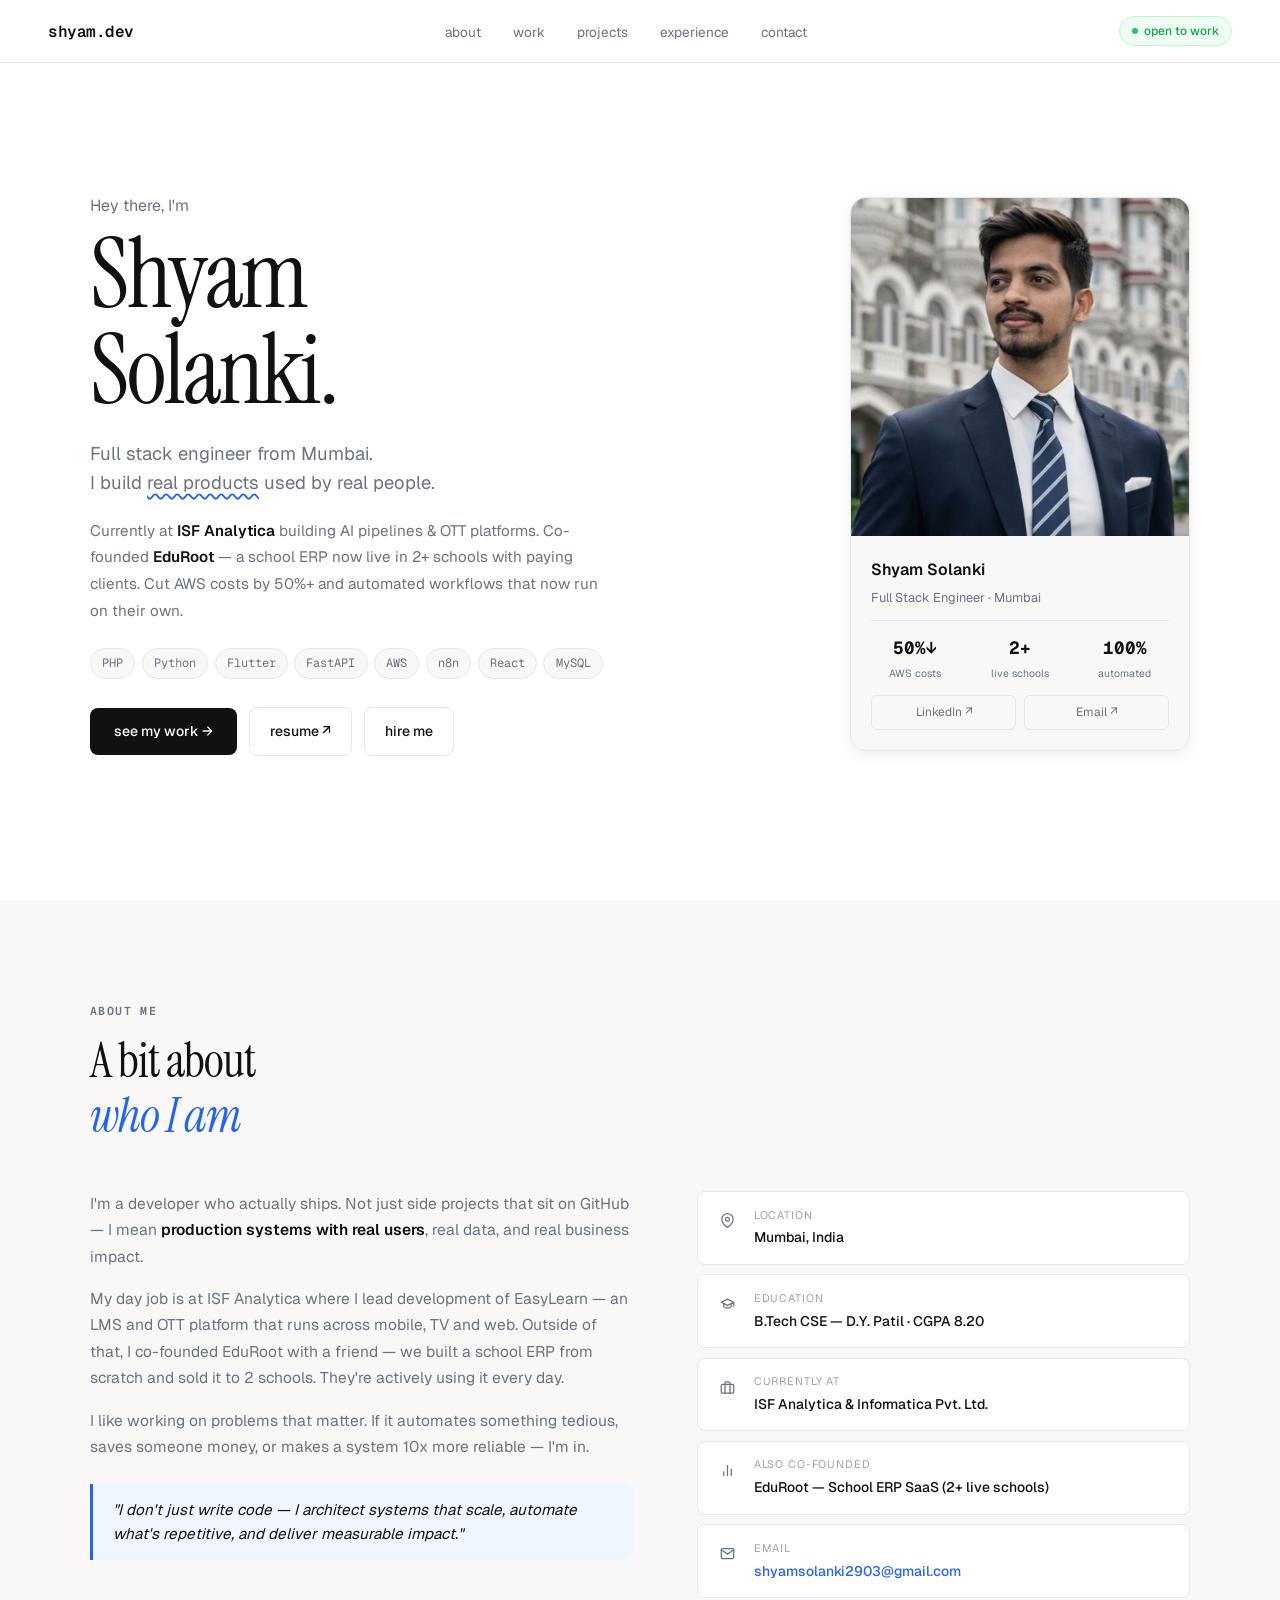
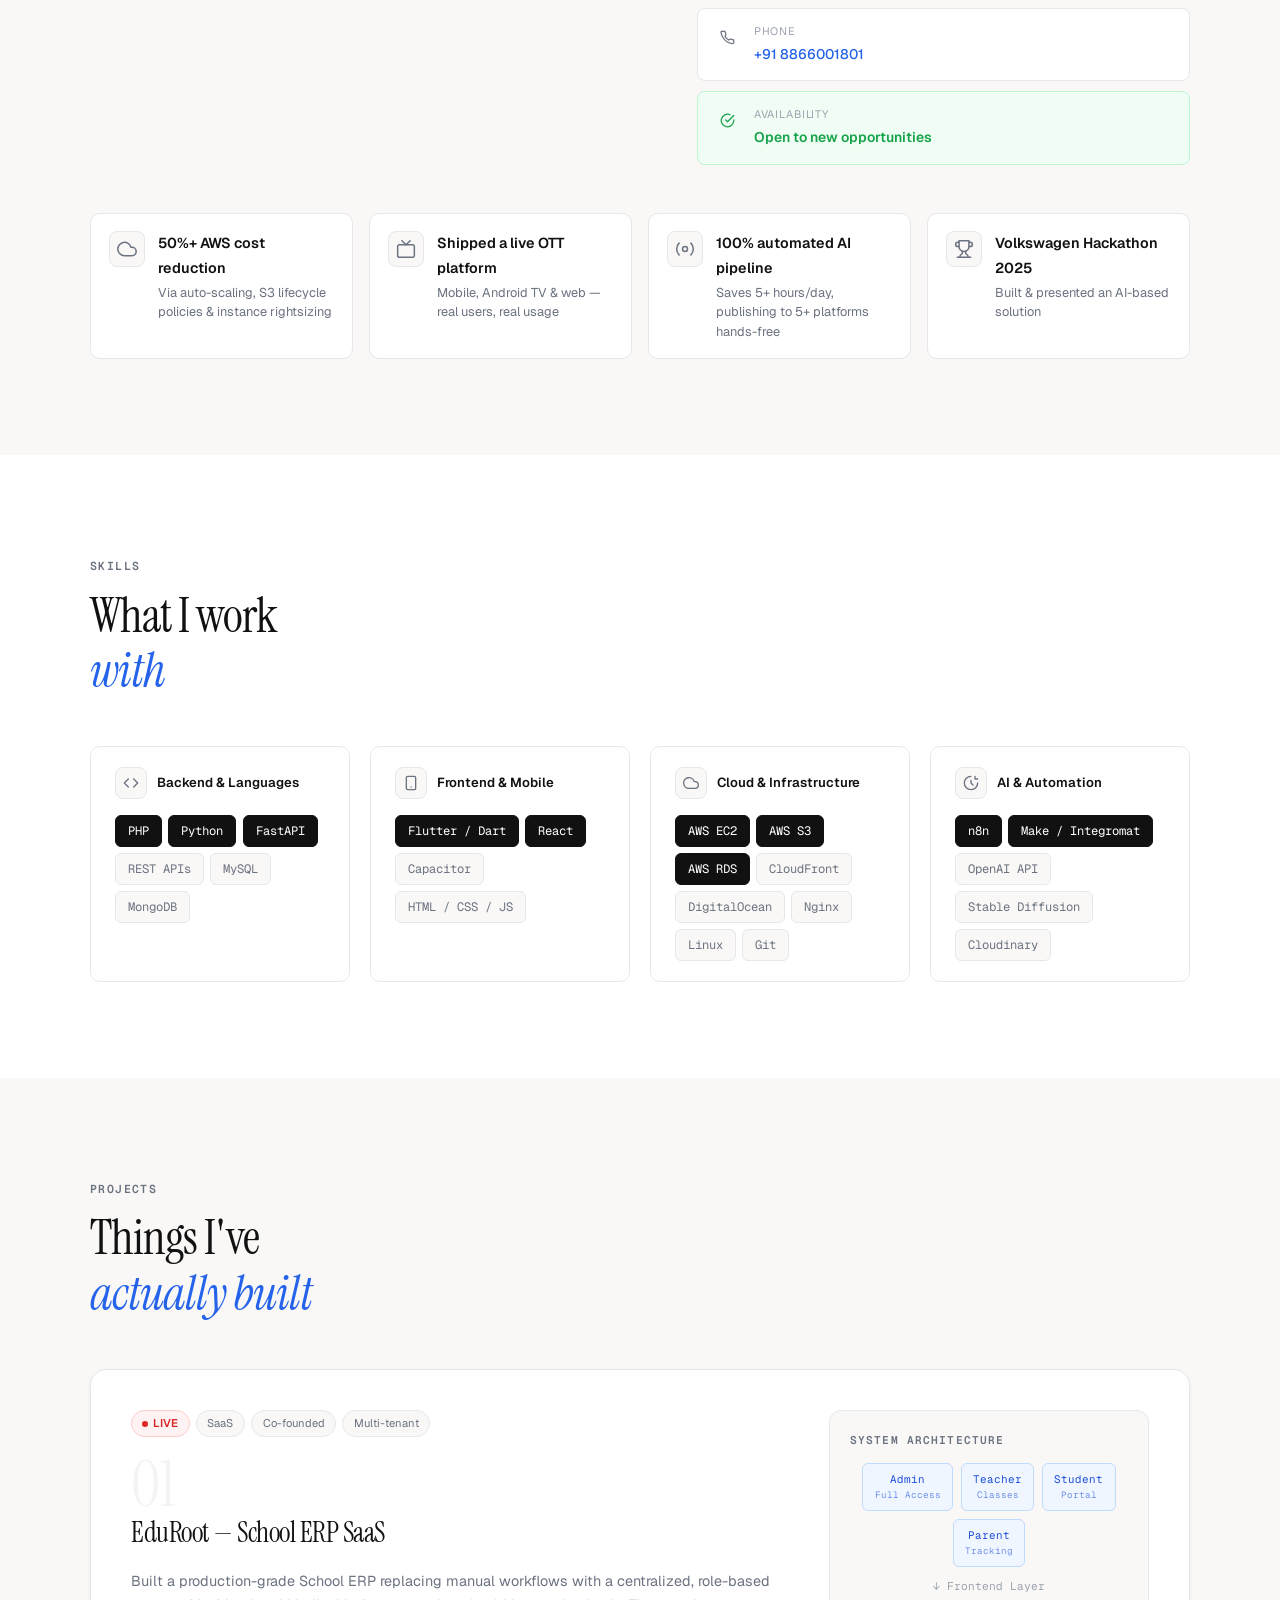
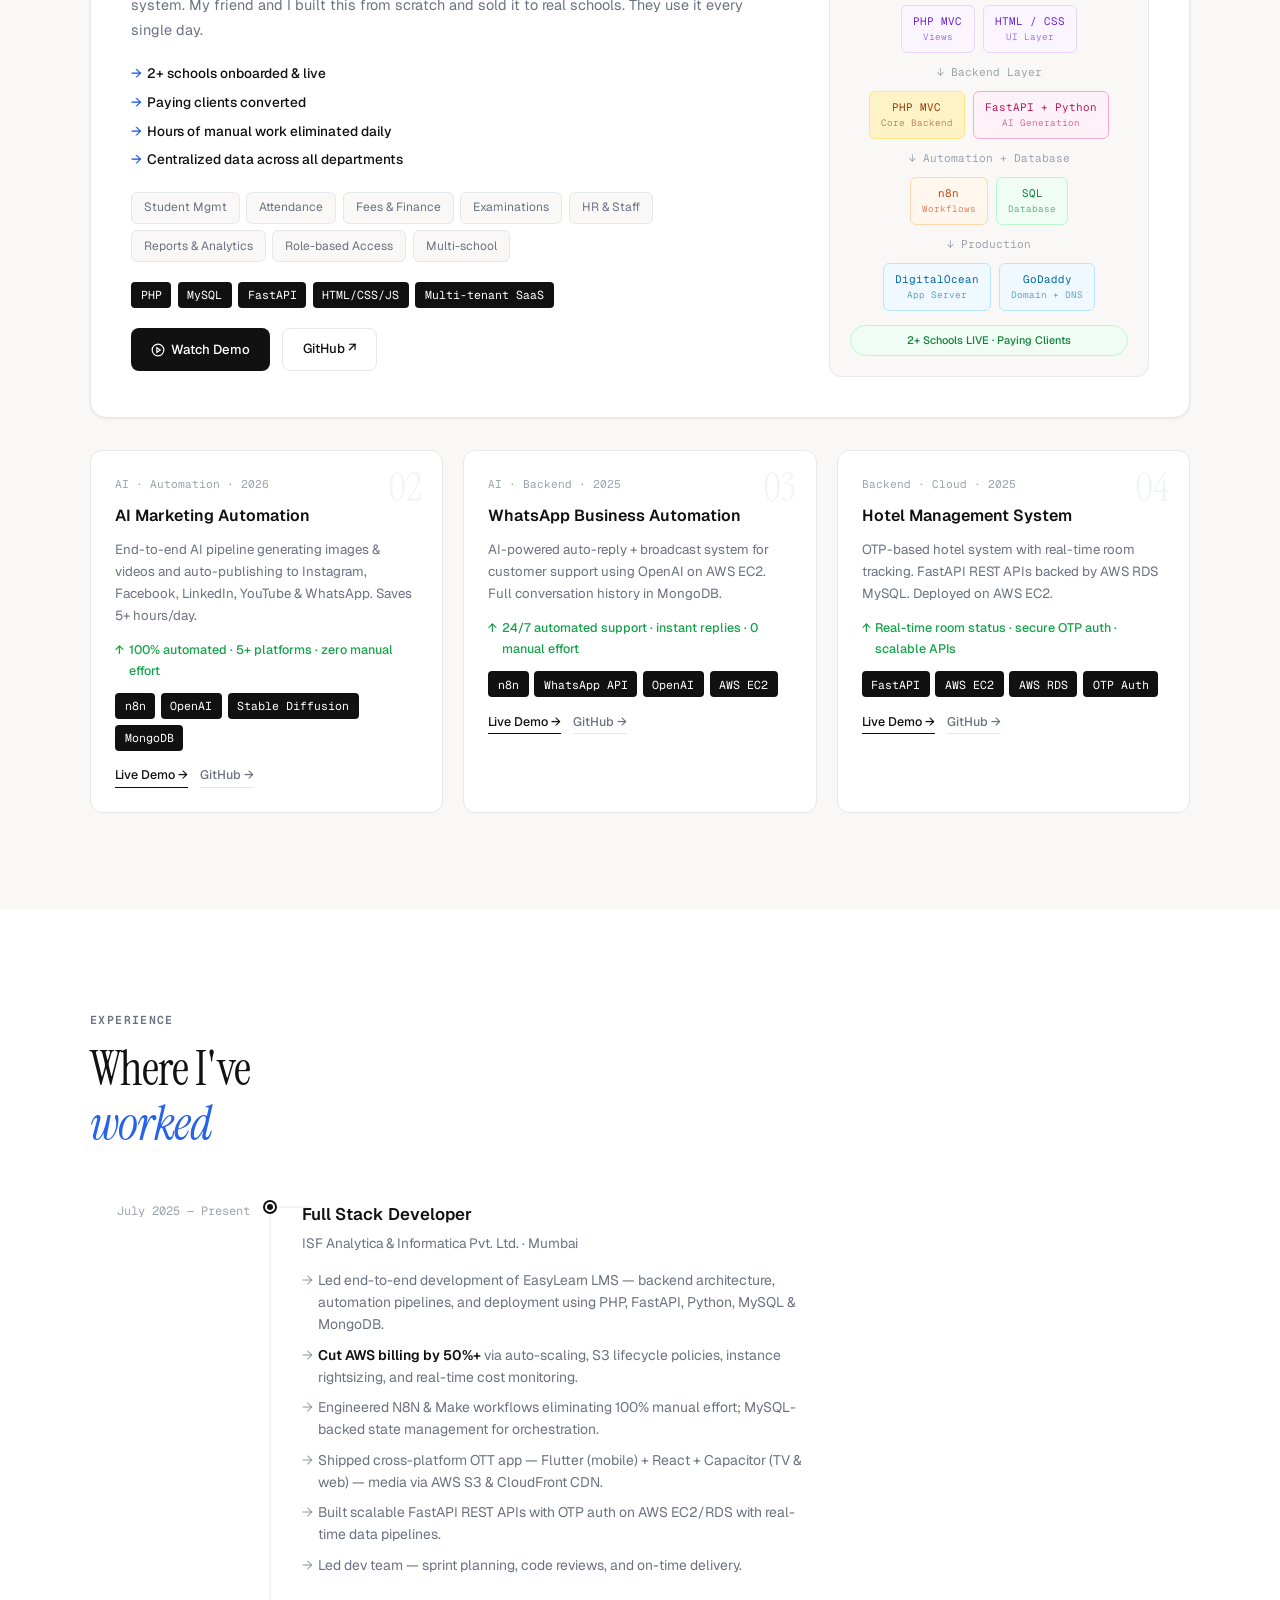
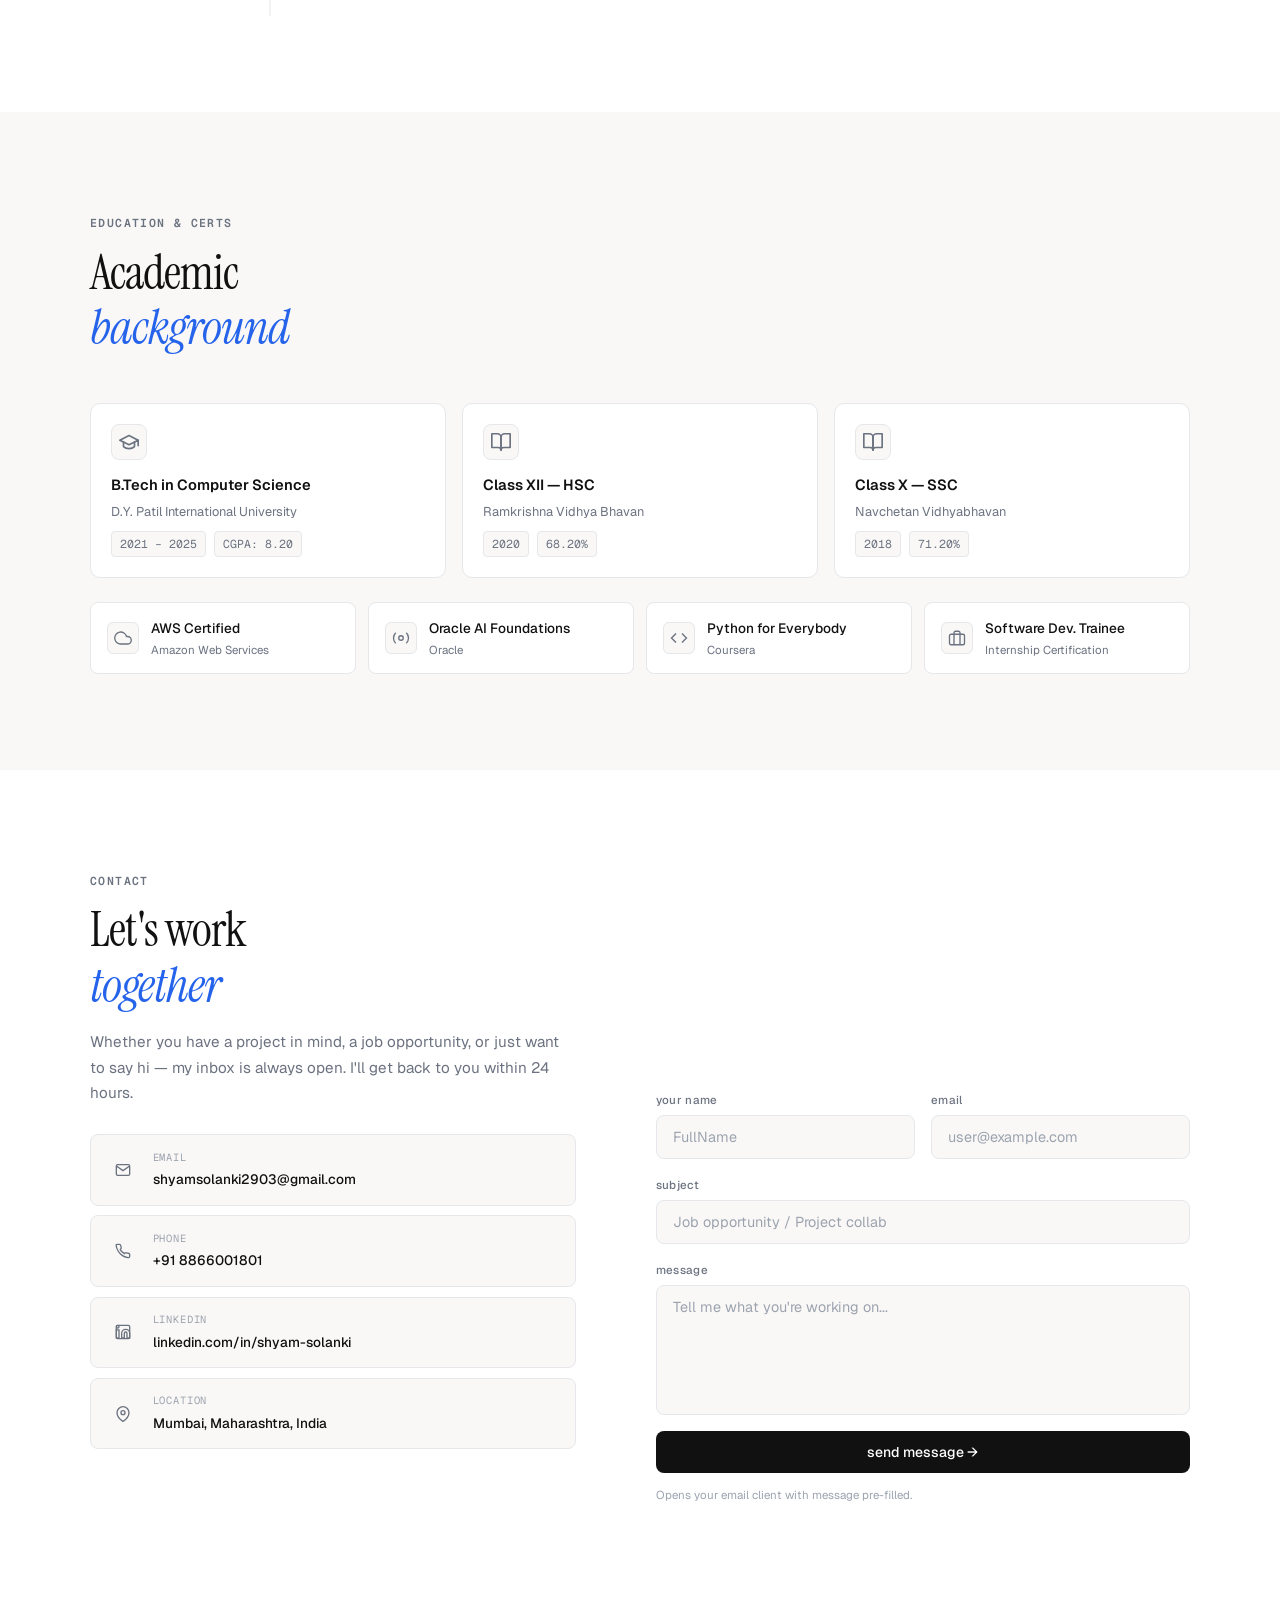
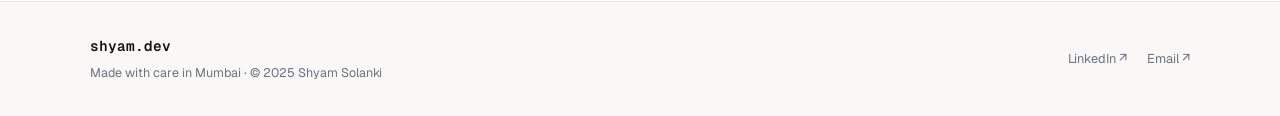
==== index.html @ 0bf4f655 "change UI" ====
<!DOCTYPE html>
<html lang="en">
<head>
  <meta charset="UTF-8">
  <meta name="viewport" content="width=device-width, initial-scale=1.0">
  <title>Shyam Solanki — Full Stack Engineer</title>
  <meta name="description" content="Hey, I'm Shyam — a full stack engineer from Mumbai who builds real products used by real people.">
  <link href="https://fonts.googleapis.com/css2?family=Instrument+Serif:ital@0;1&family=Geist:wght@300;400;500;600;700&family=Geist+Mono:wght@400;500&display=swap" rel="stylesheet">
  <link rel="stylesheet" href="style.css">
</head>
<body>

<nav id="nav">
  <a href="#" class="nav-logo">shyam.dev</a>
  <ul class="nav-links">
    <li><a href="#about">about</a></li>
    <li><a href="#work">work</a></li>
    <li><a href="#projects">projects</a></li>
    <li><a href="#experience">experience</a></li>
    <li><a href="#contact">contact</a></li>
  </ul>
  <div class="nav-right">
    <div class="status-pill"><span class="status-dot"></span>open to work</div>
    <button class="nav-menu-btn" aria-label="Menu">☰</button>
  </div>
</nav>

<!-- HERO -->
<section id="hero">
  <div class="hero-inner">
    <div class="hero-text fade-in">
      <p class="hero-greeting">Hey there, I'm</p>
      <h1 class="hero-name">Shyam<br>Solanki.</h1>
      <p class="hero-tagline">Full stack engineer from Mumbai.<br>I build <span class="underline-accent">real products</span> used by real people.</p>
      <p class="hero-bio">
        Currently at <strong>ISF Analytica</strong> building AI pipelines &amp; OTT platforms.
        Co-founded <strong>EduRoot</strong> — a school ERP now live in 2+ schools with paying clients.
        Cut AWS costs by 50%+ and automated workflows that now run on their own.
      </p>
      <div class="hero-chips">
        <span class="hchip">PHP</span><span class="hchip">Python</span>
        <span class="hchip">Flutter</span><span class="hchip">FastAPI</span>
        <span class="hchip">AWS</span><span class="hchip">n8n</span>
        <span class="hchip">React</span><span class="hchip">MySQL</span>
      </div>
      <div class="hero-cta">
        <a href="#projects" class="btn-main">see my work →</a>
        <a href="https://drive.google.com/file/d/1_miyXjK9NDk7Ns7r4jFU32UhHkXNwP1Z/view?usp=sharing" target="_blank" rel="noopener" class="btn-ghost">resume ↗</a>
        <a href="#contact" class="btn-ghost">hire me</a>
      </div>
    </div>
    <div class="hero-card fade-in" style="transition-delay:0.2s">
      <div class="card-photo">
        <img src="profile.jpeg" alt="Shyam Solanki" onerror="this.style.display='none';this.parentElement.innerHTML='<div class=\'card-initials\'>SS</div>'">
      </div>
      <div class="card-body">
        <div class="card-name">Shyam Solanki</div>
        <div class="card-role">Full Stack Engineer · Mumbai</div>
        <div class="card-divider"></div>
        <div class="card-stats">
          <div class="cstat"><div class="cstat-num">50%↓</div><div class="cstat-label">AWS costs</div></div>
          <div class="cstat"><div class="cstat-num">2+</div><div class="cstat-label">live schools</div></div>
          <div class="cstat"><div class="cstat-num">100%</div><div class="cstat-label">automated</div></div>
        </div>
        <div class="card-links">
          <a href="https://linkedin.com/in/shyam-solanki" target="_blank" class="card-link">LinkedIn ↗</a>
          <a href="mailto:shyamsolanki2903@gmail.com" class="card-link">Email ↗</a>
        </div>
      </div>
    </div>
  </div>
</section>

<!-- ABOUT -->
<section id="about" class="section-alt">
  <div class="container">
    <div class="section-header fade-in">
      <span class="section-eyebrow">about me</span>
      <h2 class="section-title">A bit about<br><em>who I am</em></h2>
    </div>
    <div class="about-grid">
      <div class="about-text fade-in">
        <p>I'm a developer who actually ships. Not just side projects that sit on GitHub — I mean <strong>production systems with real users</strong>, real data, and real business impact.</p>
        <p>My day job is at ISF Analytica where I lead development of EasyLearn — an LMS and OTT platform that runs across mobile, TV and web. Outside of that, I co-founded EduRoot with a friend — we built a school ERP from scratch and sold it to 2 schools. They're actively using it every day.</p>
        <p>I like working on problems that matter. If it automates something tedious, saves someone money, or makes a system 10x more reliable — I'm in.</p>
        <blockquote class="about-quote">"I don't just write code — I architect systems that scale, automate what's repetitive, and deliver measurable impact."</blockquote>
      </div>
      <div class="about-facts fade-in" style="transition-delay:0.15s">
        <div class="fact-card">
          <div class="fact-icon"><svg width="15" height="15" viewBox="0 0 24 24" fill="none" stroke="currentColor" stroke-width="2" stroke-linecap="round" stroke-linejoin="round"><path d="M21 10c0 7-9 13-9 13s-9-6-9-13a9 9 0 0 1 18 0z"/><circle cx="12" cy="10" r="3"/></svg></div>
          <div><div class="fact-label">Location</div><div class="fact-value">Mumbai, India</div></div>
        </div>
        <div class="fact-card">
          <div class="fact-icon"><svg width="15" height="15" viewBox="0 0 24 24" fill="none" stroke="currentColor" stroke-width="2" stroke-linecap="round" stroke-linejoin="round"><path d="M22 10v6M2 10l10-5 10 5-10 5z"/><path d="M6 12v5c3 3 9 3 12 0v-5"/></svg></div>
          <div><div class="fact-label">Education</div><div class="fact-value">B.Tech CSE — D.Y. Patil · CGPA 8.20</div></div>
        </div>
        <div class="fact-card">
          <div class="fact-icon"><svg width="15" height="15" viewBox="0 0 24 24" fill="none" stroke="currentColor" stroke-width="2" stroke-linecap="round" stroke-linejoin="round"><rect x="2" y="7" width="20" height="14" rx="2"/><path d="M16 21V5a2 2 0 0 0-2-2h-4a2 2 0 0 0-2 2v16"/></svg></div>
          <div><div class="fact-label">Currently at</div><div class="fact-value">ISF Analytica &amp; Informatica Pvt. Ltd.</div></div>
        </div>
        <div class="fact-card">
          <div class="fact-icon"><svg width="15" height="15" viewBox="0 0 24 24" fill="none" stroke="currentColor" stroke-width="2" stroke-linecap="round" stroke-linejoin="round"><path d="M18 20V10"/><path d="M12 20V4"/><path d="M6 20v-6"/></svg></div>
          <div><div class="fact-label">Also co-founded</div><div class="fact-value">EduRoot — School ERP SaaS (2+ live schools)</div></div>
        </div>
        <div class="fact-card">
          <div class="fact-icon"><svg width="15" height="15" viewBox="0 0 24 24" fill="none" stroke="currentColor" stroke-width="2" stroke-linecap="round" stroke-linejoin="round"><path d="M4 4h16c1.1 0 2 .9 2 2v12c0 1.1-.9 2-2 2H4c-1.1 0-2-.9-2-2V6c0-1.1.9-2 2-2z"/><polyline points="22,6 12,13 2,6"/></svg></div>
          <div><div class="fact-label">Email</div><div class="fact-value"><a href="mailto:shyamsolanki2903@gmail.com">shyamsolanki2903@gmail.com</a></div></div>
        </div>
        <div class="fact-card">
          <div class="fact-icon"><svg width="15" height="15" viewBox="0 0 24 24" fill="none" stroke="currentColor" stroke-width="2" stroke-linecap="round" stroke-linejoin="round"><path d="M22 16.92v3a2 2 0 0 1-2.18 2 19.79 19.79 0 0 1-8.63-3.07A19.5 19.5 0 0 1 4.69 12 19.79 19.79 0 0 1 1.6 3.42 2 2 0 0 1 3.57 2h3a2 2 0 0 1 2 1.72 12.84 12.84 0 0 0 .7 2.81 2 2 0 0 1-.45 2.11L7.91 9.91a16 16 0 0 0 6.13 6.13l.91-.91a2 2 0 0 1 2.11-.45 12.84 12.84 0 0 0 2.81.7A2 2 0 0 1 22 16.92z"/></svg></div>
          <div><div class="fact-label">Phone</div><div class="fact-value"><a href="tel:+918866001801">+91 8866001801</a></div></div>
        </div>
        <div class="fact-card fact-card--highlight">
          <div class="fact-icon" style="color:#16a34a"><svg width="15" height="15" viewBox="0 0 24 24" fill="none" stroke="currentColor" stroke-width="2" stroke-linecap="round" stroke-linejoin="round"><path d="M22 11.08V12a10 10 0 1 1-5.93-9.14"/><polyline points="22 4 12 14.01 9 11.01"/></svg></div>
          <div><div class="fact-label">Availability</div><div class="fact-value" style="color:#16a34a;font-weight:600;">Open to new opportunities</div></div>
        </div>
      </div>
    </div>
    <div class="achievements fade-in">
      <div class="ach-item">
        <div class="ach-icon"><svg width="20" height="20" viewBox="0 0 24 24" fill="none" stroke="currentColor" stroke-width="1.8" stroke-linecap="round" stroke-linejoin="round"><path d="M18 10h-1.26A8 8 0 1 0 9 20h9a5 5 0 0 0 0-10z"/></svg></div>
        <div><div class="ach-title">50%+ AWS cost reduction</div><div class="ach-desc">Via auto-scaling, S3 lifecycle policies &amp; instance rightsizing</div></div>
      </div>
      <div class="ach-item">
        <div class="ach-icon"><svg width="20" height="20" viewBox="0 0 24 24" fill="none" stroke="currentColor" stroke-width="1.8" stroke-linecap="round" stroke-linejoin="round"><rect x="2" y="7" width="20" height="15" rx="2"/><polyline points="17 2 12 7 7 2"/></svg></div>
        <div><div class="ach-title">Shipped a live OTT platform</div><div class="ach-desc">Mobile, Android TV &amp; web — real users, real usage</div></div>
      </div>
      <div class="ach-item">
        <div class="ach-icon"><svg width="20" height="20" viewBox="0 0 24 24" fill="none" stroke="currentColor" stroke-width="1.8" stroke-linecap="round" stroke-linejoin="round"><circle cx="12" cy="12" r="3"/><path d="M19.07 4.93a10 10 0 0 1 0 14.14"/><path d="M4.93 4.93a10 10 0 0 0 0 14.14"/></svg></div>
        <div><div class="ach-title">100% automated AI pipeline</div><div class="ach-desc">Saves 5+ hours/day, publishing to 5+ platforms hands-free</div></div>
      </div>
      <div class="ach-item">
        <div class="ach-icon"><svg width="20" height="20" viewBox="0 0 24 24" fill="none" stroke="currentColor" stroke-width="1.8" stroke-linecap="round" stroke-linejoin="round"><path d="M6 9H4.5a2.5 2.5 0 0 1 0-5H6"/><path d="M18 9h1.5a2.5 2.5 0 0 0 0-5H18"/><path d="M4 22h16"/><path d="M10 14.66V17c0 .55-.47.98-.97 1.21C7.85 18.75 7 20.24 7 22"/><path d="M14 14.66V17c0 .55.47.98.97 1.21C16.15 18.75 17 20.24 17 22"/><path d="M18 2H6v7a6 6 0 0 0 12 0V2z"/></svg></div>
        <div><div class="ach-title">Volkswagen Hackathon 2025</div><div class="ach-desc">Built &amp; presented an AI-based solution</div></div>
      </div>
    </div>
  </div>
</section>

<!-- SKILLS -->
<section id="work">
  <div class="container">
    <div class="section-header fade-in">
      <span class="section-eyebrow">skills</span>
      <h2 class="section-title">What I work<br><em>with</em></h2>
    </div>
    <div class="skills-grid fade-in">

      <div class="skill-card">
        <div class="skill-card-header">
          <div class="skill-card-icon"><svg width="16" height="16" viewBox="0 0 24 24" fill="none" stroke="currentColor" stroke-width="2" stroke-linecap="round" stroke-linejoin="round"><polyline points="16 18 22 12 16 6"/><polyline points="8 6 2 12 8 18"/></svg></div>
          <div class="skill-card-title">Backend &amp; Languages</div>
        </div>
        <div class="skill-tags">
          <span class="stag-pro stag-core">PHP</span>
          <span class="stag-pro stag-core">Python</span>
          <span class="stag-pro stag-core">FastAPI</span>
          <span class="stag-pro">REST APIs</span>
          <span class="stag-pro">MySQL</span>
          <span class="stag-pro">MongoDB</span>
        </div>
      </div>

      <div class="skill-card">
        <div class="skill-card-header">
          <div class="skill-card-icon"><svg width="16" height="16" viewBox="0 0 24 24" fill="none" stroke="currentColor" stroke-width="2" stroke-linecap="round" stroke-linejoin="round"><rect x="5" y="2" width="14" height="20" rx="2"/><line x1="12" y1="18" x2="12.01" y2="18"/></svg></div>
          <div class="skill-card-title">Frontend &amp; Mobile</div>
        </div>
        <div class="skill-tags">
          <span class="stag-pro stag-core">Flutter / Dart</span>
          <span class="stag-pro stag-core">React</span>
          <span class="stag-pro">Capacitor</span>
          <span class="stag-pro">HTML / CSS / JS</span>
        </div>
      </div>

      <div class="skill-card">
        <div class="skill-card-header">
          <div class="skill-card-icon"><svg width="16" height="16" viewBox="0 0 24 24" fill="none" stroke="currentColor" stroke-width="2" stroke-linecap="round" stroke-linejoin="round"><path d="M18 10h-1.26A8 8 0 1 0 9 20h9a5 5 0 0 0 0-10z"/></svg></div>
          <div class="skill-card-title">Cloud &amp; Infrastructure</div>
        </div>
        <div class="skill-tags">
          <span class="stag-pro stag-core">AWS EC2</span>
          <span class="stag-pro stag-core">AWS S3</span>
          <span class="stag-pro stag-core">AWS RDS</span>
          <span class="stag-pro">CloudFront</span>
          <span class="stag-pro">DigitalOcean</span>
          <span class="stag-pro">Nginx</span>
          <span class="stag-pro">Linux</span>
          <span class="stag-pro">Git</span>
        </div>
      </div>

      <div class="skill-card">
        <div class="skill-card-header">
          <div class="skill-card-icon"><svg width="16" height="16" viewBox="0 0 24 24" fill="none" stroke="currentColor" stroke-width="2" stroke-linecap="round" stroke-linejoin="round"><path d="M12 2a10 10 0 1 0 10 10"/><path d="M12 8v4l3 3"/><path d="M18 2v4h4"/></svg></div>
          <div class="skill-card-title">AI &amp; Automation</div>
        </div>
        <div class="skill-tags">
          <span class="stag-pro stag-core">n8n</span>
          <span class="stag-pro stag-core">Make / Integromat</span>
          <span class="stag-pro">OpenAI API</span>
          <span class="stag-pro">Stable Diffusion</span>
          <span class="stag-pro">Cloudinary</span>
        </div>
      </div>

    </div>
  </div>
</section>

<!-- PROJECTS -->
<section id="projects" class="section-alt">
  <div class="container">
    <div class="section-header fade-in">
      <span class="section-eyebrow">projects</span>
      <h2 class="section-title">Things I've<br><em>actually built</em></h2>
    </div>

    <div class="project-hero fade-in">
      <div class="ph-left">
        <div class="ph-badges">
          <span class="badge-live"><span class="live-dot"></span> LIVE</span>
          <span class="badge-tag">SaaS</span>
          <span class="badge-tag">Co-founded</span>
          <span class="badge-tag">Multi-tenant</span>
        </div>
        <div class="ph-num">01</div>
        <h3 class="ph-title">EduRoot — School ERP SaaS</h3>
        <p class="ph-desc">Built a production-grade School ERP replacing manual workflows with a centralized, role-based system. My friend and I built this from scratch and sold it to real schools. They use it every single day.</p>
        <div class="ph-impact">
          <div class="pi-item">2+ schools onboarded &amp; live</div>
          <div class="pi-item">Paying clients converted</div>
          <div class="pi-item">Hours of manual work eliminated daily</div>
          <div class="pi-item">Centralized data across all departments</div>
        </div>
        <div class="ph-modules">
          <span class="pm">Student Mgmt</span>
          <span class="pm">Attendance</span>
          <span class="pm">Fees &amp; Finance</span>
          <span class="pm">Examinations</span>
          <span class="pm">HR &amp; Staff</span>
          <span class="pm">Reports &amp; Analytics</span>
          <span class="pm">Role-based Access</span>
          <span class="pm">Multi-school</span>
        </div>
        <div class="ph-stack">
          <span class="stag">PHP</span><span class="stag">MySQL</span>
          <span class="stag">FastAPI</span><span class="stag">HTML/CSS/JS</span>
          <span class="stag">Multi-tenant SaaS</span>
        </div>
        <div class="ph-links">
          <button onclick="openDemoModal()" class="btn-main" style="font-size:0.82rem;padding:0.6rem 1.25rem;display:inline-flex;align-items:center;gap:0.4rem;border:none;cursor:pointer;">
            <svg width="14" height="14" viewBox="0 0 24 24" fill="none" stroke="currentColor" stroke-width="2"><circle cx="12" cy="12" r="10"/><polygon points="10 8 16 12 10 16 10 8"/></svg>
            Watch Demo
          </button>
          <a href="#" class="btn-ghost" style="font-size:0.82rem;padding:0.6rem 1.25rem;">GitHub ↗</a>
        </div>
      </div>
      <div class="ph-right">
        <div class="ph-arch">
          <div class="pa-label">System Architecture</div>
          <div class="pa-row">
            <div class="pa-node pa-client">Admin<br><span>Full Access</span></div>
            <div class="pa-node pa-client">Teacher<br><span>Classes</span></div>
            <div class="pa-node pa-client">Student<br><span>Portal</span></div>
            <div class="pa-node pa-client">Parent<br><span>Tracking</span></div>
          </div>
          <div class="pa-arrow">↓ Frontend Layer</div>
          <div class="pa-row">
            <div class="pa-node pa-frontend">PHP MVC<br><span>Views</span></div>
            <div class="pa-node pa-frontend">HTML / CSS<br><span>UI Layer</span></div>
          </div>
          <div class="pa-arrow">↓ Backend Layer</div>
          <div class="pa-row">
            <div class="pa-node pa-api">PHP MVC<br><span>Core Backend</span></div>
            <div class="pa-node pa-ai">FastAPI + Python<br><span>AI Generation</span></div>
          </div>
          <div class="pa-arrow">↓ Automation + Database</div>
          <div class="pa-row">
            <div class="pa-node pa-workflow">n8n<br><span>Workflows</span></div>
            <div class="pa-node pa-db">SQL<br><span>Database</span></div>
          </div>
          <div class="pa-arrow">↓ Production</div>
          <div class="pa-row">
            <div class="pa-node pa-infra">DigitalOcean<br><span>App Server</span></div>
            <div class="pa-node pa-infra">GoDaddy<br><span>Domain + DNS</span></div>
          </div>
          <div class="pa-badge">2+ Schools LIVE · Paying Clients</div>
        </div>
      </div>
    </div>

    <div class="proj-grid">
      <div class="proj-card fade-in">
        <div class="proj-num">02</div>
        <div class="proj-type">AI · Automation · 2026</div>
        <h4 class="proj-title">AI Marketing Automation</h4>
        <p class="proj-desc">End-to-end AI pipeline generating images &amp; videos and auto-publishing to Instagram, Facebook, LinkedIn, YouTube &amp; WhatsApp. Saves 5+ hours/day.</p>
        <div class="proj-impact">100% automated · 5+ platforms · zero manual effort</div>
        <div class="proj-stack"><span class="stag">n8n</span><span class="stag">OpenAI</span><span class="stag">Stable Diffusion</span><span class="stag">MongoDB</span></div>
        <div class="proj-links"><a href="#" class="plink">Live Demo →</a><a href="#" class="plink plink--muted">GitHub →</a></div>
      </div>
      <div class="proj-card fade-in" style="transition-delay:0.1s">
        <div class="proj-num">03</div>
        <div class="proj-type">AI · Backend · 2025</div>
        <h4 class="proj-title">WhatsApp Business Automation</h4>
        <p class="proj-desc">AI-powered auto-reply + broadcast system for customer support using OpenAI on AWS EC2. Full conversation history in MongoDB.</p>
        <div class="proj-impact">24/7 automated support · instant replies · 0 manual effort</div>
        <div class="proj-stack"><span class="stag">n8n</span><span class="stag">WhatsApp API</span><span class="stag">OpenAI</span><span class="stag">AWS EC2</span></div>
        <div class="proj-links"><a href="#" class="plink">Live Demo →</a><a href="#" class="plink plink--muted">GitHub →</a></div>
      </div>
      <div class="proj-card fade-in" style="transition-delay:0.2s">
        <div class="proj-num">04</div>
        <div class="proj-type">Backend · Cloud · 2025</div>
        <h4 class="proj-title">Hotel Management System</h4>
        <p class="proj-desc">OTP-based hotel system with real-time room tracking. FastAPI REST APIs backed by AWS RDS MySQL. Deployed on AWS EC2.</p>
        <div class="proj-impact">Real-time room status · secure OTP auth · scalable APIs</div>
        <div class="proj-stack"><span class="stag">FastAPI</span><span class="stag">AWS EC2</span><span class="stag">AWS RDS</span><span class="stag">OTP Auth</span></div>
        <div class="proj-links"><a href="#" class="plink">Live Demo →</a><a href="#" class="plink plink--muted">GitHub →</a></div>
      </div>
    </div>
  </div>
</section>

<!-- EXPERIENCE -->
<section id="experience">
  <div class="container">
    <div class="section-header fade-in">
      <span class="section-eyebrow">experience</span>
      <h2 class="section-title">Where I've<br><em>worked</em></h2>
    </div>
    <div class="exp-wrap fade-in">
      <div class="exp-item">
        <div class="exp-left">
          <div class="exp-period">July 2025 — Present</div>
          <div class="exp-dot"></div>
        </div>
        <div class="exp-right">
          <div class="exp-role">Full Stack Developer</div>
          <div class="exp-company">ISF Analytica &amp; Informatica Pvt. Ltd. · Mumbai</div>
          <ul class="exp-list">
            <li>Led end-to-end development of EasyLearn LMS — backend architecture, automation pipelines, and deployment using PHP, FastAPI, Python, MySQL &amp; MongoDB.</li>
            <li><strong>Cut AWS billing by 50%+</strong> via auto-scaling, S3 lifecycle policies, instance rightsizing, and real-time cost monitoring.</li>
            <li>Engineered N8N &amp; Make workflows eliminating 100% manual effort; MySQL-backed state management for orchestration.</li>
            <li>Shipped cross-platform OTT app — Flutter (mobile) + React + Capacitor (TV &amp; web) — media via AWS S3 &amp; CloudFront CDN.</li>
            <li>Built scalable FastAPI REST APIs with OTP auth on AWS EC2/RDS with real-time data pipelines.</li>
            <li>Led dev team — sprint planning, code reviews, and on-time delivery.</li>
          </ul>
        </div>
      </div>
    </div>
  </div>
</section>

<!-- EDUCATION -->
<section class="section-alt" id="education">
  <div class="container">
    <div class="section-header fade-in">
      <span class="section-eyebrow">education &amp; certs</span>
      <h2 class="section-title">Academic<br><em>background</em></h2>
    </div>
    <div class="edu-grid fade-in">
      <div class="edu-card">
        <div class="edu-icon"><svg width="22" height="22" viewBox="0 0 24 24" fill="none" stroke="currentColor" stroke-width="1.8" stroke-linecap="round" stroke-linejoin="round"><path d="M22 10v6M2 10l10-5 10 5-10 5z"/><path d="M6 12v5c3 3 9 3 12 0v-5"/></svg></div>
        <div class="edu-degree">B.Tech in Computer Science</div>
        <div class="edu-inst">D.Y. Patil International University</div>
        <div class="edu-meta"><span>2021 – 2025</span><span>CGPA: 8.20</span></div>
      </div>
      <div class="edu-card">
        <div class="edu-icon"><svg width="22" height="22" viewBox="0 0 24 24" fill="none" stroke="currentColor" stroke-width="1.8" stroke-linecap="round" stroke-linejoin="round"><path d="M2 3h6a4 4 0 0 1 4 4v14a3 3 0 0 0-3-3H2z"/><path d="M22 3h-6a4 4 0 0 0-4 4v14a3 3 0 0 1 3-3h7z"/></svg></div>
        <div class="edu-degree">Class XII — HSC</div>
        <div class="edu-inst">Ramkrishna Vidhya Bhavan</div>
        <div class="edu-meta"><span>2020</span><span>68.20%</span></div>
      </div>
      <div class="edu-card">
        <div class="edu-icon"><svg width="22" height="22" viewBox="0 0 24 24" fill="none" stroke="currentColor" stroke-width="1.8" stroke-linecap="round" stroke-linejoin="round"><path d="M2 3h6a4 4 0 0 1 4 4v14a3 3 0 0 0-3-3H2z"/><path d="M22 3h-6a4 4 0 0 0-4 4v14a3 3 0 0 1 3-3h7z"/></svg></div>
        <div class="edu-degree">Class X — SSC</div>
        <div class="edu-inst">Navchetan Vidhyabhavan</div>
        <div class="edu-meta"><span>2018</span><span>71.20%</span></div>
      </div>
    </div>
    <div class="cert-grid fade-in" style="transition-delay:0.1s">
      <div class="cert-item">
        <div class="cert-icon"><svg width="18" height="18" viewBox="0 0 24 24" fill="none" stroke="currentColor" stroke-width="1.8"><path d="M18 10h-1.26A8 8 0 1 0 9 20h9a5 5 0 0 0 0-10z"/></svg></div>
        <div><div class="cert-name">AWS Certified</div><div class="cert-by">Amazon Web Services</div></div>
      </div>
      <div class="cert-item">
        <div class="cert-icon"><svg width="18" height="18" viewBox="0 0 24 24" fill="none" stroke="currentColor" stroke-width="1.8"><circle cx="12" cy="12" r="3"/><path d="M19.07 4.93a10 10 0 0 1 0 14.14"/><path d="M4.93 4.93a10 10 0 0 0 0 14.14"/></svg></div>
        <div><div class="cert-name">Oracle AI Foundations</div><div class="cert-by">Oracle</div></div>
      </div>
      <div class="cert-item">
        <div class="cert-icon"><svg width="18" height="18" viewBox="0 0 24 24" fill="none" stroke="currentColor" stroke-width="1.8"><polyline points="16 18 22 12 16 6"/><polyline points="8 6 2 12 8 18"/></svg></div>
        <div><div class="cert-name">Python for Everybody</div><div class="cert-by">Coursera</div></div>
      </div>
      <div class="cert-item">
        <div class="cert-icon"><svg width="18" height="18" viewBox="0 0 24 24" fill="none" stroke="currentColor" stroke-width="1.8"><rect x="2" y="7" width="20" height="14" rx="2"/><path d="M16 21V5a2 2 0 0 0-2-2h-4a2 2 0 0 0-2 2v16"/></svg></div>
        <div><div class="cert-name">Software Dev. Trainee</div><div class="cert-by">Internship Certification</div></div>
      </div>
    </div>
  </div>
</section>

<!-- CONTACT -->
<section id="contact">
  <div class="container">
    <div class="contact-wrap">
      <div class="contact-left fade-in">
        <span class="section-eyebrow">contact</span>
        <h2 class="section-title" style="margin-bottom:1rem">Let's work<br><em>together</em></h2>
        <p class="contact-desc">Whether you have a project in mind, a job opportunity, or just want to say hi — my inbox is always open. I'll get back to you within 24 hours.</p>
        <div class="contact-items">
          <a href="mailto:shyamsolanki2903@gmail.com" class="contact-item">
            <div class="ci-icon"><svg width="16" height="16" viewBox="0 0 24 24" fill="none" stroke="currentColor" stroke-width="2"><path d="M4 4h16c1.1 0 2 .9 2 2v12c0 1.1-.9 2-2 2H4c-1.1 0-2-.9-2-2V6c0-1.1.9-2 2-2z"/><polyline points="22,6 12,13 2,6"/></svg></div>
            <div><div class="ci-label">email</div><div class="ci-val">shyamsolanki2903@gmail.com</div></div>
          </a>
          <a href="tel:+918866001801" class="contact-item">
            <div class="ci-icon"><svg width="16" height="16" viewBox="0 0 24 24" fill="none" stroke="currentColor" stroke-width="2"><path d="M22 16.92v3a2 2 0 0 1-2.18 2 19.79 19.79 0 0 1-8.63-3.07A19.5 19.5 0 0 1 4.69 12 19.79 19.79 0 0 1 1.6 3.42 2 2 0 0 1 3.57 2h3a2 2 0 0 1 2 1.72 12.84 12.84 0 0 0 .7 2.81 2 2 0 0 1-.45 2.11L7.91 9.91a16 16 0 0 0 6.13 6.13l.91-.91a2 2 0 0 1 2.11-.45 12.84 12.84 0 0 0 2.81.7A2 2 0 0 1 22 16.92z"/></svg></div>
            <div><div class="ci-label">phone</div><div class="ci-val">+91 8866001801</div></div>
          </a>
          <a href="https://linkedin.com/in/shyam-solanki" target="_blank" class="contact-item">
            <div class="ci-icon"><svg width="16" height="16" viewBox="0 0 24 24" fill="none" stroke="currentColor" stroke-width="2"><rect x="2" y="2" width="20" height="20" rx="2"/><path d="M16 8a6 6 0 0 1 6 6v7h-4v-7a2 2 0 0 0-2-2 2 2 0 0 0-2 2v7h-4v-7a6 6 0 0 1 6-6z"/><rect x="2" y="9" width="4" height="12"/><circle cx="4" cy="4" r="2"/></svg></div>
            <div><div class="ci-label">linkedin</div><div class="ci-val">linkedin.com/in/shyam-solanki</div></div>
          </a>
          <div class="contact-item">
            <div class="ci-icon"><svg width="16" height="16" viewBox="0 0 24 24" fill="none" stroke="currentColor" stroke-width="2"><path d="M21 10c0 7-9 13-9 13s-9-6-9-13a9 9 0 0 1 18 0z"/><circle cx="12" cy="10" r="3"/></svg></div>
            <div><div class="ci-label">location</div><div class="ci-val">Mumbai, Maharashtra, India</div></div>
          </div>
        </div>
      </div>
      <div class="contact-right fade-in" style="transition-delay:0.15s;padding-top:14rem">
        <form class="contact-form" id="contactForm">
          <div class="form-row">
            <div class="fg"><label for="fname">your name</label><input type="text" id="fname" placeholder="FullName" required></div>
            <div class="fg"><label for="femail">email</label><input type="email" id="femail" placeholder="user@example.com" required></div>
          </div>
          <div class="fg"><label for="fsubject">subject</label><input type="text" id="fsubject" placeholder="Job opportunity / Project collab"></div>
          <div class="fg"><label for="fmessage">message</label><textarea id="fmessage" placeholder="Tell me what you're working on..."></textarea></div>
          <button type="submit" class="btn-main" style="width:100%;justify-content:center;">send message →</button>
          <p class="form-note">Opens your email client with message pre-filled.</p>
        </form>
      </div>
    </div>
  </div>
</section>

<footer>
  <div class="container footer-inner">
    <div class="footer-left">
      <span class="footer-logo">shyam.dev</span>
      <span class="footer-copy">Made with care in Mumbai · © 2025 Shyam Solanki</span>
    </div>
    <div class="footer-links">
      <a href="https://linkedin.com/in/shyam-solanki" target="_blank">LinkedIn ↗</a>
      <a href="mailto:shyamsolanki2903@gmail.com">Email ↗</a>
    </div>
  </div>
</footer>

<!-- VIDEO DEMO MODAL -->
<div id="demoModal" class="demo-modal-overlay">
  <div class="demo-modal-box">
    <div class="demo-modal-header">
      <div class="demo-modal-title">
        <span class="badge-preview">▶ Preview</span>
        <span class="demo-title-text">EduRoot — School ERP SaaS (Live System Demo)</span>
      </div>
      <button class="demo-close-btn" id="demoCloseBtn">✕</button>
    </div>
    <div class="demo-video-wrap" id="demoVideoWrap">
      <div class="demo-intro-overlay" id="demoIntro">
        <div class="demo-intro-content">
          <div class="demo-intro-line1">School ERP SaaS Platform</div>
          <div class="demo-intro-line2">Built for Real Institutions · 2+ Schools Live</div>
        </div>
      </div>
      <video id="demoVideo" controls muted style="width:100%;height:100%;background:#000;display:block;" preload="auto">
        <source src="final_merged.mp4" type="video/mp4">
      </video>
    </div>
    <div class="demo-modal-footer">
      <span class="demo-footer-info">Multi-tenant SaaS · 2+ Schools Live · Real-time Analytics · Role-based Access</span>
      <div class="demo-footer-actions">
        <a href="#contact" class="demo-cta-btn" id="demoRequestBtn">Request Full Access</a>
        <button class="demo-ctrl-btn" onclick="goFullscreen()">Fullscreen</button>
      </div>
    </div>
  </div>
</div>

<script src="script.js"></script>
</body>
</html>
---- style.css ----
:root {
  --bg: #ffffff;
  --bg-alt: #f9f8f6;
  --bg-card: #ffffff;
  --text: #111111;
  --text-muted: #6b7280;
  --text-dim: #9ca3af;
  --border: #e5e7eb;
  --border-hover: #d1d5db;
  --radius: 10px;
  --shadow-sm: 0 1px 3px rgba(0,0,0,0.07);
  --shadow: 0 4px 16px rgba(0,0,0,0.07);
  --shadow-lg: 0 12px 40px rgba(0,0,0,0.1);
}
*,*::before,*::after{box-sizing:border-box;margin:0;padding:0}
html{scroll-behavior:smooth}
body{background:var(--bg);color:var(--text);font-family:'Geist',-apple-system,sans-serif;font-size:16px;line-height:1.7;overflow-x:hidden}
::selection{background:#dbeafe;color:#1e40af}
::-webkit-scrollbar{width:4px}
::-webkit-scrollbar-track{background:var(--bg)}
::-webkit-scrollbar-thumb{background:#d1d5db;border-radius:2px}

/* NAV */
nav{position:fixed;top:0;left:0;right:0;z-index:100;display:flex;align-items:center;justify-content:space-between;padding:1rem 3rem;background:rgba(255,255,255,0.92);backdrop-filter:blur(12px);border-bottom:1px solid var(--border);transition:padding 0.3s}
nav.scrolled{padding:0.7rem 3rem}
.nav-logo{font-family:'Geist Mono',monospace;font-size:1rem;font-weight:600;color:var(--text);text-decoration:none;letter-spacing:-0.5px}
.nav-links{display:flex;gap:2rem;list-style:none}
.nav-links a{font-size:0.85rem;color:var(--text-muted);text-decoration:none;transition:color 0.2s}
.nav-links a:hover{color:var(--text)}
.nav-right{display:flex;align-items:center;gap:0.75rem}
.status-pill{display:flex;align-items:center;gap:0.4rem;font-size:0.75rem;color:#16a34a;font-weight:500;padding:0.25rem 0.75rem;background:#f0fdf4;border:1px solid #bbf7d0;border-radius:20px}
.status-dot{width:6px;height:6px;border-radius:50%;background:#22c55e;animation:pulse-green 2s infinite}
@keyframes pulse-green{0%,100%{opacity:1;transform:scale(1)}50%{opacity:0.7;transform:scale(1.2)}}
.nav-menu-btn{display:none;background:none;border:1px solid var(--border);color:var(--text-muted);padding:0.3rem 0.65rem;font-size:1rem;cursor:pointer;border-radius:6px}

/* HERO */
#hero{min-height:100vh;display:flex;align-items:center;padding:7rem 3rem 4rem}
.hero-inner{max-width:1100px;margin:0 auto;width:100%;display:grid;grid-template-columns:1fr 340px;gap:5rem;align-items:center}
.hero-greeting{font-size:1rem;color:var(--text-muted);margin-bottom:0.5rem}
.hero-name{font-family:'Instrument Serif',serif;font-size:clamp(3.5rem,8vw,6rem);font-weight:400;line-height:1.0;letter-spacing:-2px;color:var(--text);margin-bottom:1.25rem}
.hero-tagline{font-size:1.15rem;color:var(--text-muted);margin-bottom:1.25rem;line-height:1.6}
.underline-accent{text-decoration-line:underline;text-decoration-style:wavy;text-decoration-color:#2563eb;text-decoration-thickness:2px;text-underline-offset:4px}
.hero-bio{font-size:0.95rem;color:var(--text-muted);line-height:1.75;margin-bottom:1.5rem;max-width:520px}
.hero-bio strong{color:var(--text);font-weight:600}
.hero-chips{display:flex;flex-wrap:wrap;gap:0.4rem;margin-bottom:1.75rem}
.hchip{font-size:0.75rem;padding:0.25rem 0.7rem;background:var(--bg-alt);border:1px solid var(--border);border-radius:20px;color:var(--text-muted);font-family:'Geist Mono',monospace;transition:all 0.2s}
.hchip:hover{border-color:#2563eb;color:#2563eb;background:#eff6ff}
.hero-cta{display:flex;gap:0.75rem;flex-wrap:wrap;align-items:center}

/* BUTTONS */
.btn-main{display:inline-flex;align-items:center;gap:0.3rem;padding:0.75rem 1.5rem;background:var(--text);color:#fff;font-size:0.875rem;font-weight:500;text-decoration:none;border:none;cursor:pointer;border-radius:8px;transition:all 0.2s;font-family:'Geist',sans-serif}
.btn-main:hover{background:#333;transform:translateY(-1px);box-shadow:var(--shadow)}
.btn-ghost{display:inline-flex;align-items:center;padding:0.75rem 1.25rem;background:transparent;color:var(--text);font-size:0.875rem;font-weight:500;text-decoration:none;border:1px solid var(--border);cursor:pointer;border-radius:8px;transition:all 0.2s}
.btn-ghost:hover{border-color:var(--text);background:var(--bg-alt)}

/* HERO CARD */
.hero-card{background:var(--bg-alt);border:1px solid var(--border);border-radius:16px;overflow:hidden;box-shadow:var(--shadow)}
.card-photo{width:100%;aspect-ratio:1;overflow:hidden;background:#f3f4f6}
.card-photo img{width:100%;height:100%;object-fit:cover;display:block}
.card-initials{width:100%;height:100%;display:flex;align-items:center;justify-content:center;font-size:3rem;font-weight:700;color:var(--text-muted);background:#f3f4f6}
.card-body{padding:1.25rem}
.card-name{font-size:1rem;font-weight:600;color:var(--text);margin-bottom:0.2rem}
.card-role{font-size:0.8rem;color:var(--text-muted);margin-bottom:0.75rem}
.card-divider{height:1px;background:var(--border);margin-bottom:0.75rem}
.card-stats{display:flex;gap:1rem;margin-bottom:0.75rem}
.cstat{flex:1;text-align:center}
.cstat-num{font-size:1.1rem;font-weight:700;color:var(--text);font-family:'Geist Mono',monospace}
.cstat-label{font-size:0.65rem;color:var(--text-muted);margin-top:0.1rem}
.card-links{display:flex;gap:0.5rem}
.card-link{flex:1;text-align:center;font-size:0.75rem;padding:0.4rem;border:1px solid var(--border);border-radius:6px;color:var(--text-muted);text-decoration:none;transition:all 0.2s}
.card-link:hover{border-color:#2563eb;color:#2563eb}

/* SECTIONS */
section{padding:6rem 3rem}
.section-alt{background:var(--bg-alt)}
.container{max-width:1100px;margin:0 auto}
.section-header{margin-bottom:3rem}
.section-eyebrow{display:inline-block;font-size:0.72rem;font-weight:600;color:var(--text-muted);letter-spacing:0.12em;text-transform:uppercase;margin-bottom:0.75rem;font-family:'Geist Mono',monospace}
.section-title{font-family:'Instrument Serif',serif;font-size:clamp(2rem,4vw,3rem);font-weight:400;line-height:1.15;color:var(--text);letter-spacing:-1px}
.section-title em{font-style:italic;color:#2563eb}

/* ABOUT */
.about-grid{display:grid;grid-template-columns:1.1fr 1fr;gap:4rem;align-items:start;margin-bottom:3rem}
.about-text p{color:var(--text-muted);margin-bottom:1rem;font-size:0.97rem}
.about-text strong{color:var(--text);font-weight:600}
.about-quote{border-left:3px solid #2563eb;padding:0.85rem 1.25rem;margin:1.5rem 0;font-style:italic;color:var(--text);background:#eff6ff;border-radius:0 8px 8px 0;font-size:0.95rem;line-height:1.6}
.about-facts{display:flex;flex-direction:column;gap:0.6rem}
.fact-card{display:flex;align-items:flex-start;gap:0.75rem;padding:0.85rem 1rem;background:var(--bg-card);border:1px solid var(--border);border-radius:8px;transition:border-color 0.2s,box-shadow 0.2s}
.fact-card:hover{border-color:var(--border-hover);box-shadow:var(--shadow-sm)}
.fact-card--highlight{border-color:#bbf7d0;background:#f0fdf4}
.fact-icon{width:28px;height:28px;display:flex;align-items:center;justify-content:center;color:var(--text-muted);flex-shrink:0;margin-top:1px}
.fact-label{font-size:0.68rem;color:var(--text-dim);text-transform:uppercase;letter-spacing:0.08em;margin-bottom:0.15rem}
.fact-value{font-size:0.87rem;color:var(--text);font-weight:500}
.fact-value a{color:#2563eb;text-decoration:none}
.achievements{display:grid;grid-template-columns:repeat(auto-fit,minmax(240px,1fr));gap:1rem}
.ach-item{display:flex;gap:0.85rem;align-items:flex-start;padding:1.1rem;background:var(--bg-card);border:1px solid var(--border);border-radius:10px;transition:box-shadow 0.2s}
.ach-item:hover{box-shadow:var(--shadow)}
.ach-icon{width:36px;height:36px;display:flex;align-items:center;justify-content:center;color:var(--text-muted);flex-shrink:0;background:var(--bg-alt);border-radius:8px;border:1px solid var(--border)}
.ach-title{font-size:0.9rem;font-weight:600;color:var(--text);margin-bottom:0.2rem}
.ach-desc{font-size:0.8rem;color:var(--text-muted);line-height:1.5}

/* SKILLS — Professional Cards */
.skills-grid{display:grid;grid-template-columns:repeat(auto-fit,minmax(240px,1fr));gap:1.25rem}
.skill-card{background:var(--bg-card);border:1px solid var(--border);border-radius:var(--radius);padding:1.25rem 1.5rem;transition:border-color 0.2s,box-shadow 0.2s}
.skill-card:hover{border-color:var(--border-hover);box-shadow:var(--shadow-sm)}
.skill-card-header{display:flex;align-items:center;gap:0.6rem;margin-bottom:1rem}
.skill-card-icon{width:32px;height:32px;border-radius:8px;background:var(--bg-alt);border:1px solid var(--border);display:flex;align-items:center;justify-content:center;color:var(--text-muted);flex-shrink:0}
.skill-card-title{font-size:0.82rem;font-weight:600;color:var(--text)}
.skill-tags{display:flex;flex-wrap:wrap;gap:0.4rem}
.stag-pro{font-size:0.76rem;padding:0.28rem 0.75rem;background:var(--bg-alt);border:1px solid var(--border);border-radius:6px;color:var(--text-muted);transition:all 0.15s;cursor:default;font-family:'Geist Mono',monospace}
.stag-pro:hover{border-color:var(--border-hover);color:var(--text)}
.stag-core{background:var(--text) !important;color:#fff !important;border-color:var(--text) !important}
.stag-core:hover{background:#333 !important;border-color:#333 !important}

/* PROJECT HERO */
.project-hero{display:grid;grid-template-columns:1fr 320px;gap:3rem;background:var(--bg-card);border:1px solid var(--border);border-radius:16px;padding:2.5rem;margin-bottom:2rem;box-shadow:var(--shadow-sm)}
.ph-badges{display:flex;gap:0.4rem;flex-wrap:wrap;margin-bottom:1rem}
.badge-live{font-size:0.7rem;padding:0.2rem 0.65rem;border-radius:20px;background:#fef2f2;border:1px solid #fecaca;color:#dc2626;font-weight:600;display:inline-flex;align-items:center;gap:0.3rem}
.live-dot{display:inline-block;width:6px;height:6px;border-radius:50%;background:#dc2626;animation:pulse-red 2s infinite;flex-shrink:0}
@keyframes pulse-red{50%{opacity:0.6}}
.badge-tag{font-size:0.7rem;padding:0.2rem 0.65rem;border-radius:20px;background:var(--bg-alt);border:1px solid var(--border);color:var(--text-muted)}
.ph-num{font-family:'Instrument Serif',serif;font-size:4rem;color:#f3f4f6;line-height:1;margin-bottom:-0.5rem}
.ph-title{font-family:'Instrument Serif',serif;font-size:1.75rem;font-weight:400;color:var(--text);margin-bottom:0.75rem;letter-spacing:-0.5px}
.ph-desc{font-size:0.9rem;color:var(--text-muted);line-height:1.7;margin-bottom:1.25rem}
.ph-impact{display:flex;flex-direction:column;gap:0.35rem;margin-bottom:1.25rem}
.pi-item{font-size:0.85rem;color:var(--text);font-weight:500;padding-left:1rem;position:relative}
.pi-item::before{content:'→';position:absolute;left:0;color:#2563eb}
.ph-modules{display:flex;flex-wrap:wrap;gap:0.4rem;margin-bottom:1.25rem}
.pm{font-size:0.75rem;padding:0.3rem 0.75rem;background:var(--bg-alt);border:1px solid var(--border);border-radius:6px;color:var(--text-muted);transition:all 0.2s}
.pm:hover{color:var(--text);border-color:var(--border-hover)}
.ph-stack{display:flex;flex-wrap:wrap;gap:0.4rem;margin-bottom:1.25rem}
.stag{font-size:0.72rem;padding:0.2rem 0.6rem;background:var(--text);color:#fff;border-radius:4px;font-family:'Geist Mono',monospace}
.ph-links{display:flex;gap:0.75rem;flex-wrap:wrap}
.ph-arch{background:var(--bg-alt);border:1px solid var(--border);border-radius:12px;padding:1.25rem;height:100%;display:flex;flex-direction:column;gap:0.6rem}
.pa-label{font-size:0.7rem;font-weight:600;color:var(--text-muted);text-transform:uppercase;letter-spacing:0.1em;margin-bottom:0.25rem;font-family:'Geist Mono',monospace}
.pa-row{display:flex;gap:0.5rem;justify-content:center;flex-wrap:wrap}
.pa-node{padding:0.5rem 0.7rem;border-radius:6px;font-size:0.68rem;text-align:center;line-height:1.4;border:1px solid;font-family:'Geist Mono',monospace}
.pa-node span{display:block;font-size:0.58rem;opacity:0.6;margin-top:0.1rem}
.pa-client{background:#eff6ff;border-color:#bfdbfe;color:#1d4ed8}
.pa-api{background:#fef3c7;border-color:#fde68a;color:#92400e}
.pa-db{background:#f0fdf4;border-color:#bbf7d0;color:#15803d}
.pa-arrow{font-size:0.7rem;color:var(--text-dim);text-align:center;font-family:'Geist Mono',monospace}
.pa-badge{font-size:0.68rem;text-align:center;padding:0.35rem 0.75rem;background:#f0fdf4;border:1px solid #bbf7d0;color:#15803d;border-radius:20px;margin-top:0.25rem;font-weight:500}

/* PROJECT GRID */
.proj-grid{display:grid;grid-template-columns:repeat(auto-fit,minmax(270px,1fr));gap:1.25rem}
.proj-card{background:var(--bg-card);border:1px solid var(--border);border-radius:12px;padding:1.5rem;transition:border-color 0.2s,box-shadow 0.2s,transform 0.2s;position:relative;overflow:hidden}
.proj-card:hover{border-color:var(--border-hover);box-shadow:var(--shadow);transform:translateY(-3px)}
.proj-num{font-family:'Instrument Serif',serif;font-size:2.5rem;color:#f3f4f6;line-height:1;position:absolute;top:1rem;right:1.25rem}
.proj-type{font-size:0.7rem;color:var(--text-dim);margin-bottom:0.5rem;font-family:'Geist Mono',monospace}
.proj-title{font-size:1rem;font-weight:600;color:var(--text);margin-bottom:0.6rem}
.proj-desc{font-size:0.83rem;color:var(--text-muted);line-height:1.65;margin-bottom:0.75rem}
.proj-impact{font-size:0.78rem;color:#16a34a;font-weight:500;margin-bottom:0.75rem;padding-left:0.85rem;position:relative}
.proj-impact::before{content:'↑';position:absolute;left:0;color:#16a34a}
.proj-stack{display:flex;flex-wrap:wrap;gap:0.35rem;margin-bottom:0.85rem}
.proj-links{display:flex;gap:0.75rem}
.plink{font-size:0.78rem;color:var(--text);font-weight:500;text-decoration:none;border-bottom:1px solid var(--text);padding-bottom:1px;transition:all 0.2s}
.plink:hover{color:#2563eb;border-color:#2563eb}
.plink--muted{color:var(--text-muted);border-color:var(--border)}

/* EXPERIENCE */
.exp-wrap{max-width:720px}
.exp-item{display:grid;grid-template-columns:180px 1fr;gap:0;padding-bottom:2.5rem;position:relative}
.exp-item{display:grid;grid-template-columns:180px 1fr;gap:0;padding-bottom:2.5rem;position:relative}
.exp-item::before{content:'';position:absolute;left:180px;top:0;bottom:0;width:1px;background:var(--border);transform:translateX(-50%)}
.exp-left{text-align:right;padding-top:0.1rem;padding-right:1.25rem;position:relative}
.exp-period{font-size:0.75rem;color:var(--text-dim);font-family:'Geist Mono',monospace;margin-bottom:0.5rem;display:block}
.exp-dot{width:10px;height:10px;border-radius:50%;background:var(--text);border:2px solid var(--bg);box-shadow:0 0 0 2px var(--text);position:absolute;right:-5px;top:0.15rem}
.exp-dot::after{content:'';position:absolute;left:10px;top:50%;width:2rem;height:1px;background:var(--border);transform:translateY(-50%)}
.exp-right{padding-left:2rem}
.exp-role{font-size:1.05rem;font-weight:600;color:var(--text);margin-bottom:0.25rem}
.exp-company{font-size:0.85rem;color:var(--text-muted);margin-bottom:0.85rem}
.exp-list{list-style:none;display:flex;flex-direction:column;gap:0.5rem}
.exp-list li{font-size:0.87rem;color:var(--text-muted);padding-left:1rem;position:relative;line-height:1.6}
.exp-list li::before{content:'→';position:absolute;left:0;color:var(--text-dim)}
.exp-list li strong{color:var(--text);font-weight:600}

/* EDUCATION */
.edu-grid{display:grid;grid-template-columns:repeat(auto-fit,minmax(240px,1fr));gap:1rem;margin-bottom:1.5rem}
.edu-card{background:var(--bg-card);border:1px solid var(--border);border-radius:10px;padding:1.25rem;transition:box-shadow 0.2s,border-color 0.2s}
.edu-card:hover{box-shadow:var(--shadow-sm);border-color:var(--border-hover)}
.edu-icon{width:36px;height:36px;display:flex;align-items:center;justify-content:center;color:var(--text-muted);background:var(--bg-alt);border-radius:8px;border:1px solid var(--border);margin-bottom:0.75rem}
.edu-degree{font-size:0.92rem;font-weight:600;color:var(--text);margin-bottom:0.25rem}
.edu-inst{font-size:0.8rem;color:var(--text-muted);margin-bottom:0.5rem}
.edu-meta{display:flex;gap:0.5rem}
.edu-meta span{font-size:0.72rem;padding:0.15rem 0.5rem;background:var(--bg-alt);border:1px solid var(--border);border-radius:4px;color:var(--text-muted);font-family:'Geist Mono',monospace}
.cert-grid{display:grid;grid-template-columns:repeat(auto-fit,minmax(200px,1fr));gap:0.75rem}
.cert-item{display:flex;align-items:center;gap:0.75rem;padding:0.85rem 1rem;background:var(--bg-card);border:1px solid var(--border);border-radius:8px;transition:box-shadow 0.2s}
.cert-item:hover{box-shadow:var(--shadow-sm)}
.cert-icon{width:32px;height:32px;display:flex;align-items:center;justify-content:center;color:var(--text-muted);background:var(--bg-alt);border-radius:6px;border:1px solid var(--border);flex-shrink:0}
.cert-name{font-size:0.85rem;font-weight:500;color:var(--text)}
.cert-by{font-size:0.72rem;color:var(--text-muted)}

/* CONTACT */
.contact-wrap{display:grid;grid-template-columns:1fr 1.1fr;gap:5rem;align-items:start}
.contact-desc{font-size:0.95rem;color:var(--text-muted);line-height:1.7;margin-bottom:1.75rem}
.contact-items{display:flex;flex-direction:column;gap:0.6rem}
.contact-item{display:flex;align-items:center;gap:0.85rem;padding:0.85rem 1rem;background:var(--bg-alt);border:1px solid var(--border);border-radius:8px;text-decoration:none;transition:all 0.2s}
.contact-item:hover{border-color:var(--border-hover);box-shadow:var(--shadow-sm)}
.ci-icon{width:32px;height:32px;display:flex;align-items:center;justify-content:center;color:var(--text-muted);flex-shrink:0}
.ci-label{font-size:0.65rem;text-transform:uppercase;letter-spacing:0.08em;color:var(--text-dim);margin-bottom:0.1rem;font-family:'Geist Mono',monospace}
.ci-val{font-size:0.85rem;color:var(--text);font-weight:500}
.contact-form{display:flex;flex-direction:column;gap:1rem}
.contact-right{align-self:start}
.form-row{display:grid;grid-template-columns:1fr 1fr;gap:1rem}
.fg{display:flex;flex-direction:column;gap:0.35rem}
label{font-size:0.72rem;color:var(--text-muted);font-weight:500;letter-spacing:0.03em}
input,textarea{padding:0.75rem 1rem;background:var(--bg-alt);border:1px solid var(--border);color:var(--text);font-family:'Geist',sans-serif;font-size:0.9rem;outline:none;resize:none;transition:border-color 0.2s;border-radius:8px}
input:focus,textarea:focus{border-color:#2563eb;background:var(--bg)}
input::placeholder,textarea::placeholder{color:var(--text-dim)}
textarea{height:130px}
.form-note{font-size:0.72rem;color:var(--text-dim);margin-top:-0.25rem}

/* FOOTER */
footer{padding:2rem 3rem;border-top:1px solid var(--border);background:var(--bg-alt)}
.footer-inner{max-width:1100px;margin:0 auto;display:flex;justify-content:space-between;align-items:center}
.footer-left{display:flex;flex-direction:column;gap:0.25rem}
.footer-logo{font-family:'Geist Mono',monospace;font-size:0.9rem;font-weight:600;color:var(--text)}
.footer-copy{font-size:0.78rem;color:var(--text-muted)}
.footer-links{display:flex;gap:1.25rem}
.footer-links a{font-size:0.8rem;color:var(--text-muted);text-decoration:none;transition:color 0.2s}
.footer-links a:hover{color:var(--text)}

/* ANIMATIONS */
.fade-in{opacity:0;transform:translateY(20px);transition:opacity 0.6s,transform 0.6s}
.fade-in.visible{opacity:1;transform:translateY(0)}

/* VIDEO MODAL */
.demo-modal-overlay{display:none;position:fixed;inset:0;z-index:999;background:rgba(0,0,0,0.65);backdrop-filter:blur(4px);align-items:center;justify-content:center;padding:1.5rem}
.demo-modal-overlay.active{display:flex}
.demo-modal-box{background:#fff;border-radius:14px;width:100%;max-width:860px;overflow:hidden;box-shadow:0 24px 60px rgba(0,0,0,0.18);animation:modalIn 0.25s ease}
@keyframes modalIn{from{opacity:0;transform:scale(0.96) translateY(10px)}to{opacity:1;transform:scale(1) translateY(0)}}
.demo-modal-header{display:flex;align-items:center;justify-content:space-between;padding:1rem 1.25rem;border-bottom:1px solid var(--border)}
.demo-modal-title{display:flex;align-items:center;gap:0.6rem}
.demo-title-text{font-size:0.95rem;font-weight:600;color:var(--text)}
.badge-preview{font-size:0.68rem;padding:0.2rem 0.65rem;border-radius:20px;background:#f0fdf4;border:1px solid #bbf7d0;color:#15803d;font-family:'Geist Mono',monospace}
.demo-close-btn{width:30px;height:30px;border-radius:50%;background:var(--bg-alt);border:1px solid var(--border);color:var(--text-muted);font-size:0.85rem;cursor:pointer;display:flex;align-items:center;justify-content:center;transition:all 0.2s}
.demo-close-btn:hover{background:#fef2f2;border-color:#fecaca;color:#dc2626}
.demo-video-wrap{width:100%;aspect-ratio:16/9;background:#000;position:relative}
.demo-modal-footer{display:flex;align-items:center;justify-content:space-between;padding:0.85rem 1.25rem;border-top:1px solid var(--border);gap:1rem;flex-wrap:wrap}
.demo-footer-info{font-size:0.75rem;color:var(--text-muted)}
.demo-footer-actions{display:flex;gap:0.6rem;align-items:center}
.demo-ctrl-btn{padding:0.4rem 0.9rem;background:var(--bg-alt);border:1px solid var(--border);color:var(--text-muted);font-size:0.75rem;border-radius:6px;cursor:pointer;transition:all 0.2s;font-family:'Geist',sans-serif}
.demo-ctrl-btn:hover{border-color:var(--text);color:var(--text)}
.demo-cta-btn{padding:0.4rem 1rem;background:var(--text);color:#fff;font-size:0.75rem;border-radius:6px;cursor:pointer;transition:all 0.2s;text-decoration:none;font-weight:500}
.demo-cta-btn:hover{background:#333}
.demo-intro-overlay{position:absolute;inset:0;z-index:10;background:#0d0d0d;display:flex;align-items:center;justify-content:center;animation:introFade 0.5s ease 2.2s forwards}
@keyframes introFade{to{opacity:0;pointer-events:none}}
.demo-intro-content{text-align:center}
.demo-intro-line1{font-family:'Instrument Serif',serif;font-size:2rem;color:#fff;animation:introSlide 0.6s ease 0.2s both}
.demo-intro-line2{font-size:0.85rem;color:#666;margin-top:0.5rem;animation:introSlide 0.6s ease 0.5s both}
@keyframes introSlide{from{opacity:0;transform:translateY(8px)}to{opacity:1;transform:translateY(0)}}

/* RESPONSIVE */
@media(max-width:960px){
  nav{padding:1rem 1.5rem}
  nav.scrolled{padding:0.7rem 1.5rem}
  .nav-links{display:none}
  .status-pill{display:none}
  .nav-menu-btn{display:block}
  section{padding:4.5rem 1.5rem}
  #hero{padding:6.5rem 1.5rem 4rem}
  .hero-inner{grid-template-columns:1fr;gap:2.5rem}
  .hero-card{max-width:360px}
  .about-grid{grid-template-columns:1fr;gap:2rem}
  .project-hero{grid-template-columns:1fr}
  .ph-right{display:none}
  .contact-wrap{grid-template-columns:1fr;gap:2.5rem}
  .contact-right{margin-top:0 !important}
  .exp-item{grid-template-columns:1fr}
  .exp-item::before{display:none}
  .exp-left{text-align:left;display:flex;gap:0.75rem;align-items:center}
  .exp-dot{margin-left:0}
  .exp-right{padding-left:0}
  footer{padding:2rem 1.5rem}
  .footer-inner{flex-direction:column;gap:1rem;text-align:center}
}
@media(max-width:600px){
  section{padding:4rem 1.25rem}
  #hero{padding:6rem 1.25rem 3rem}
  .hero-name{font-size:clamp(3rem,13vw,4rem)}
  .hero-cta{flex-direction:column}
  .btn-main,.btn-ghost{justify-content:center}
  .form-row{grid-template-columns:1fr}
  .achievements{grid-template-columns:1fr}
  .proj-grid{grid-template-columns:1fr}
  .demo-modal-footer{flex-direction:column;align-items:flex-start}
}
@media(max-width:960px){
  .nav-links.open{display:flex;flex-direction:column;position:fixed;top:57px;left:0;right:0;background:rgba(255,255,255,0.97);border-bottom:1px solid var(--border);padding:0.5rem 0;z-index:99;box-shadow:var(--shadow)}
  .nav-links.open li a{display:block;padding:0.85rem 1.5rem;border-bottom:1px solid var(--border)}
}

/* ARCH — New node types */
.pa-frontend { background:#faf5ff; border-color:#e9d5ff; color:#6d28d9; }
.pa-ai       { background:#fdf2f8; border-color:#f9a8d4; color:#be185d; }
.pa-workflow { background:#fff7ed; border-color:#fed7aa; color:#c2410c; }
.pa-infra    { background:#f0f9ff; border-color:#bae6fd; color:#0369a1; }
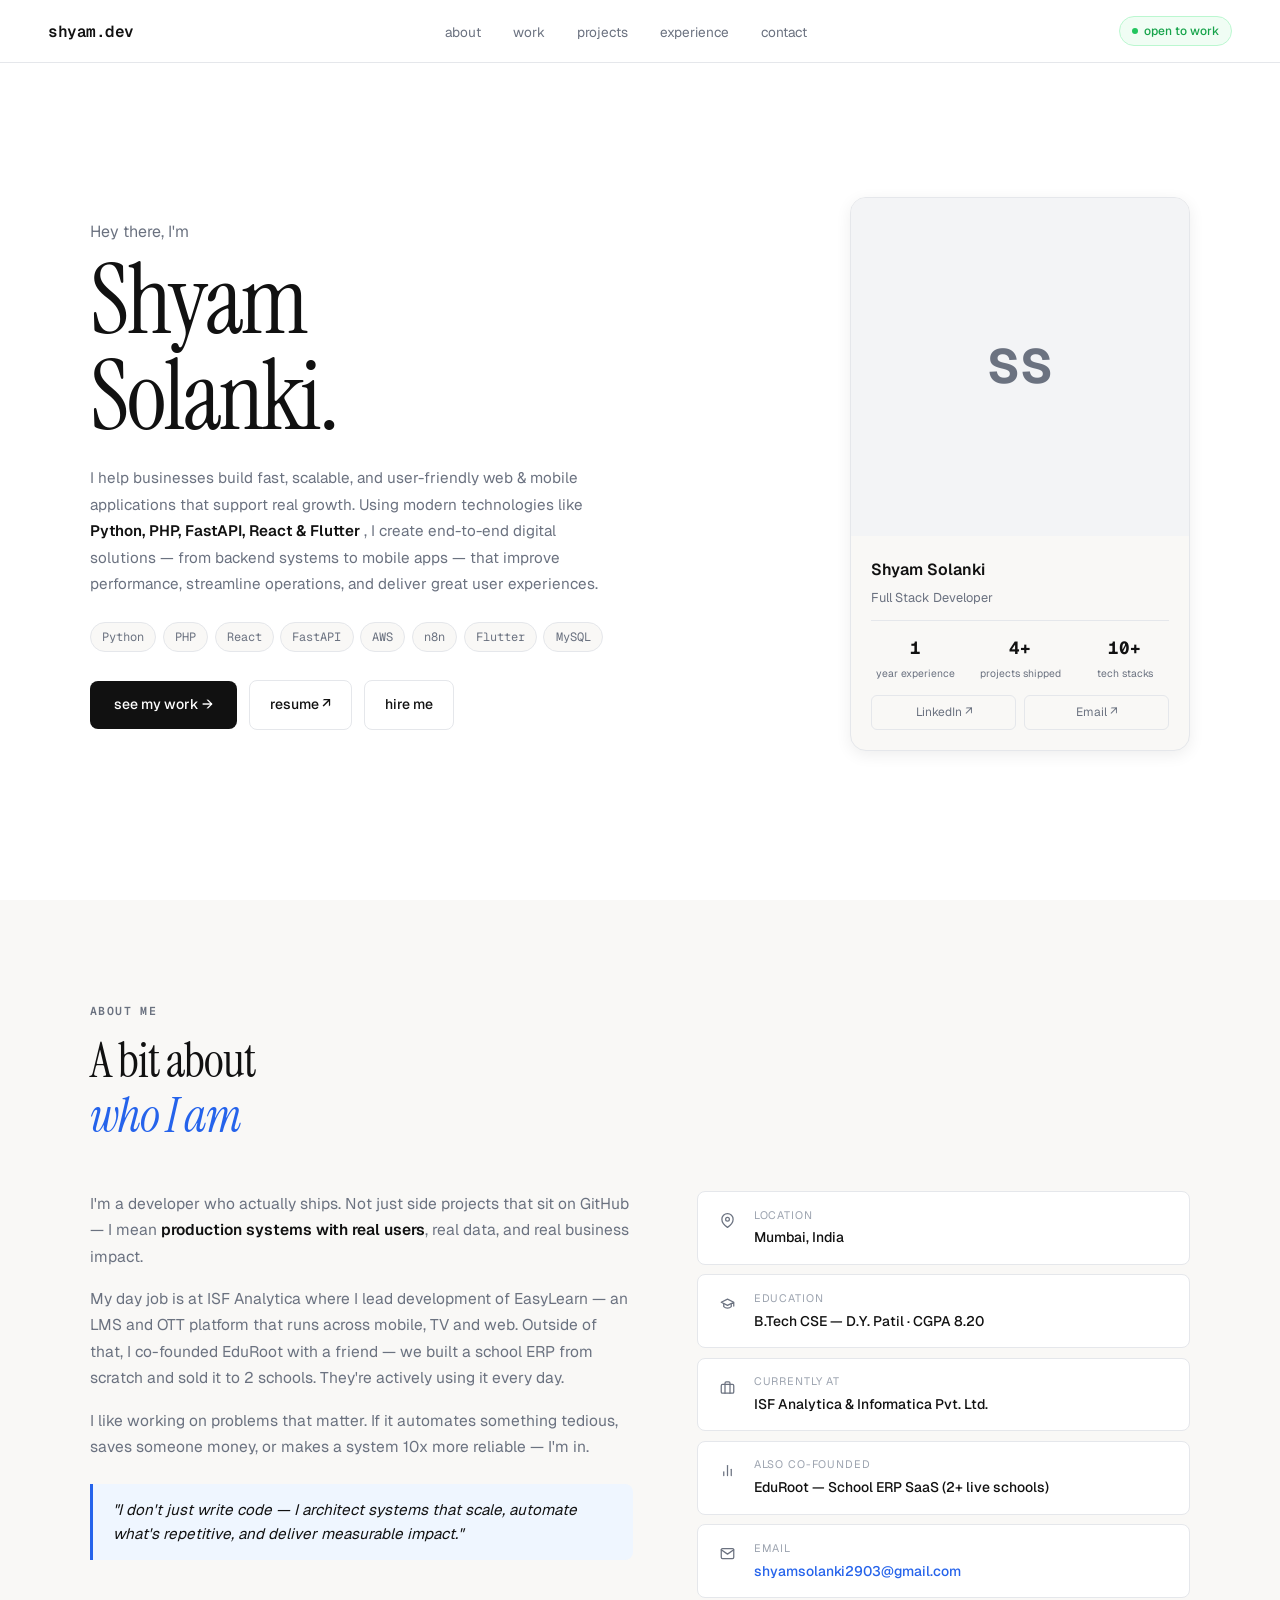
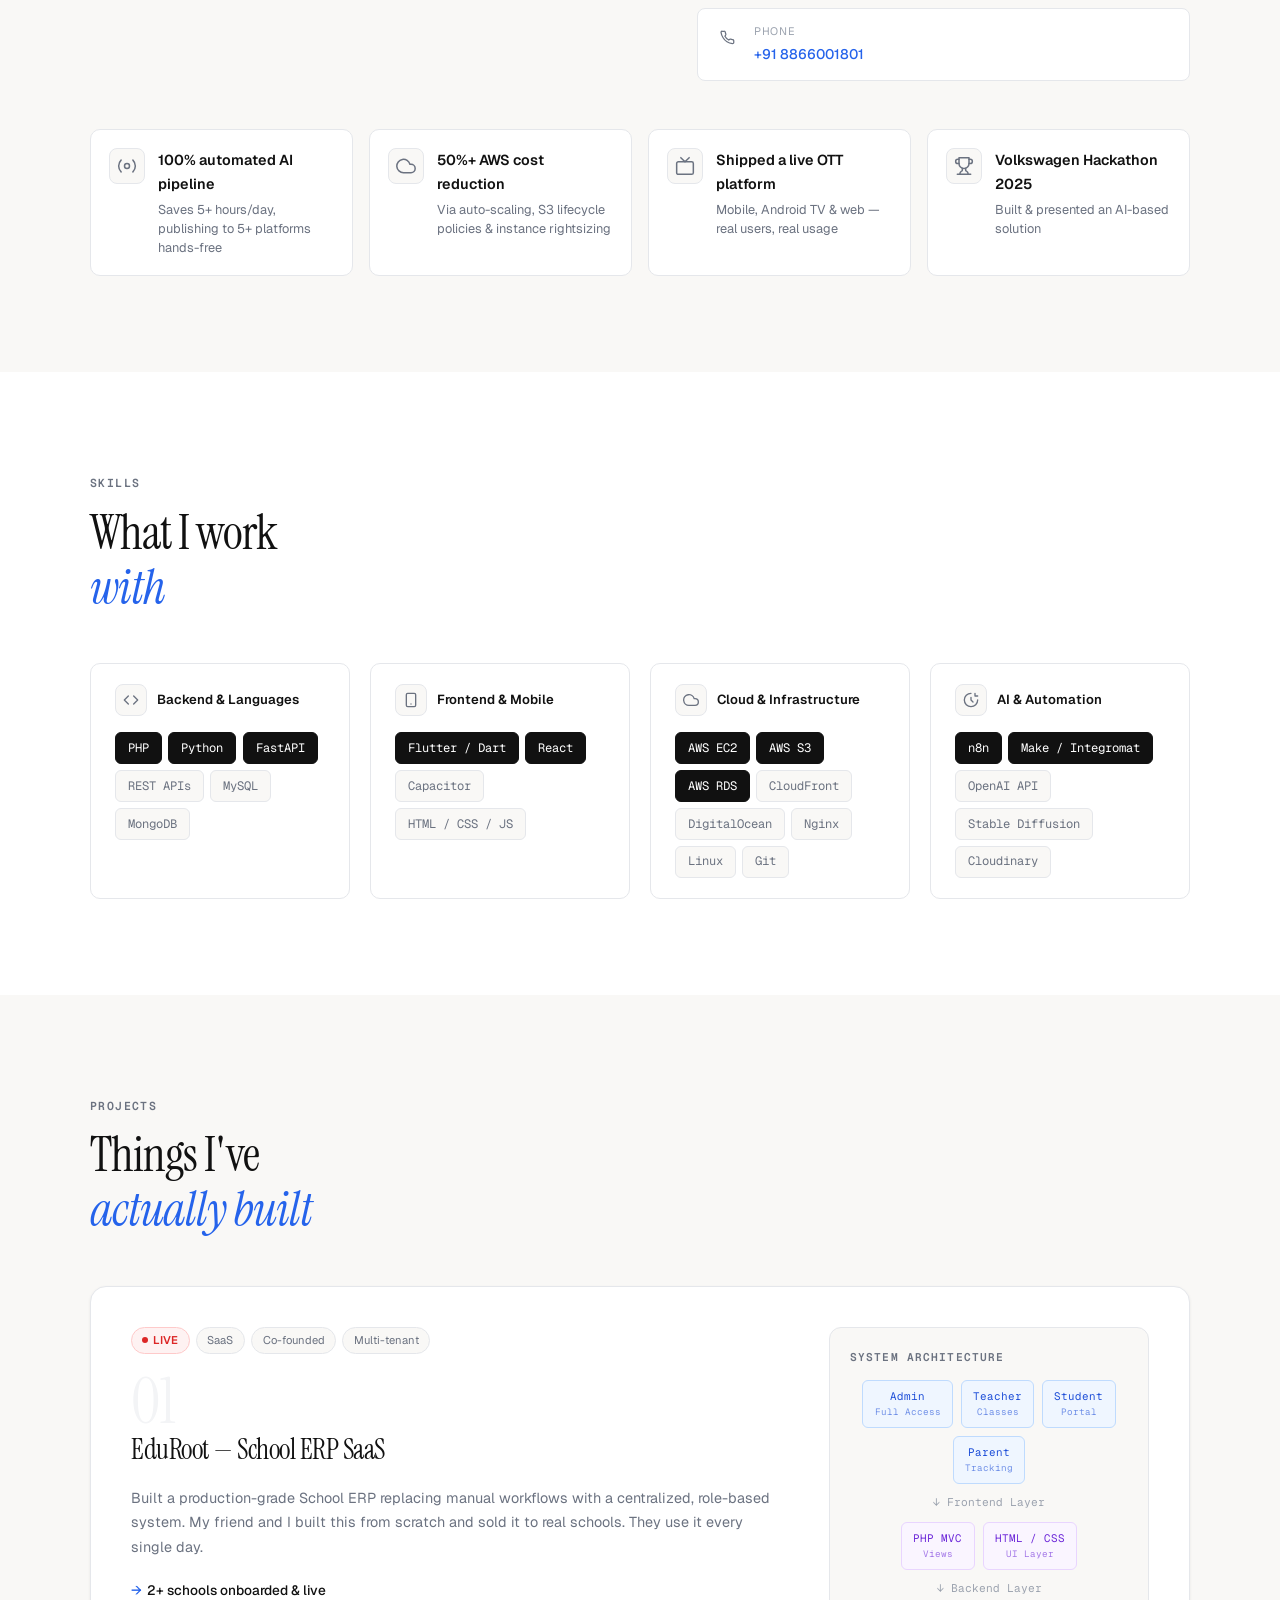
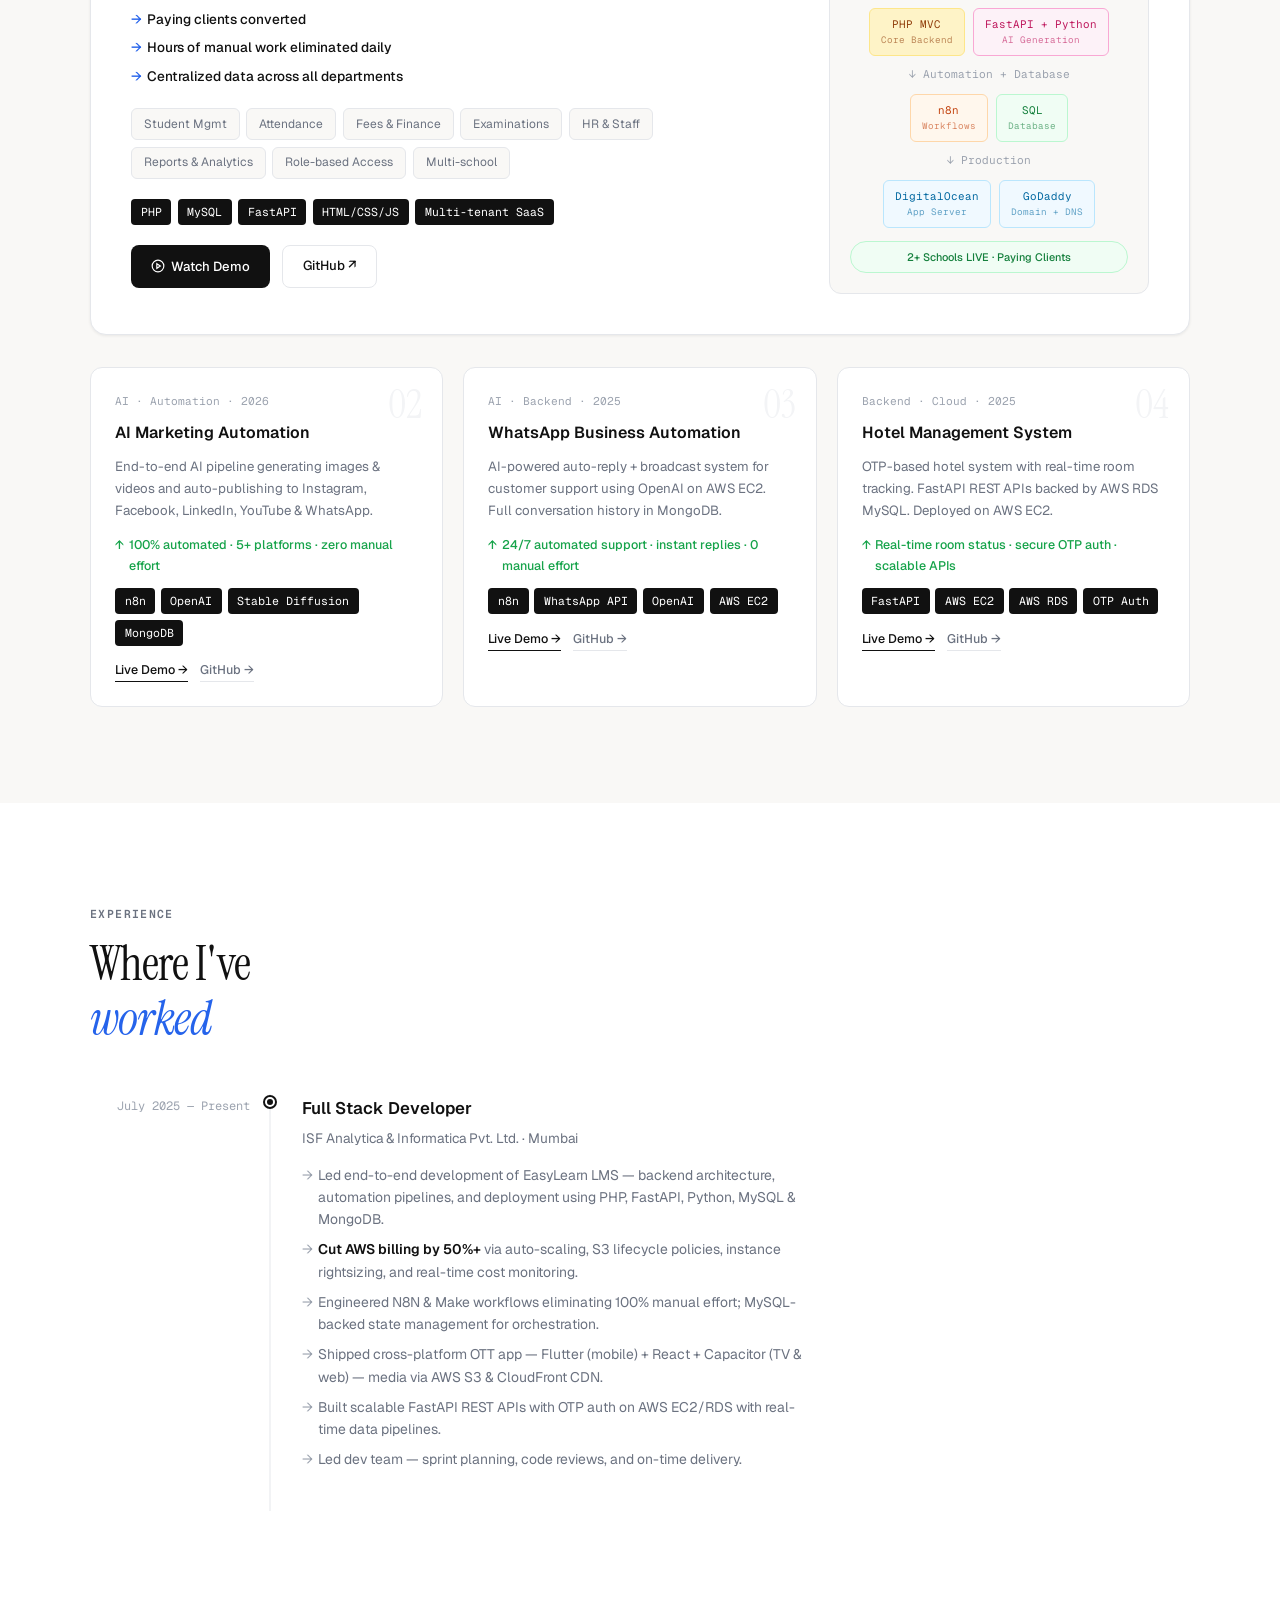
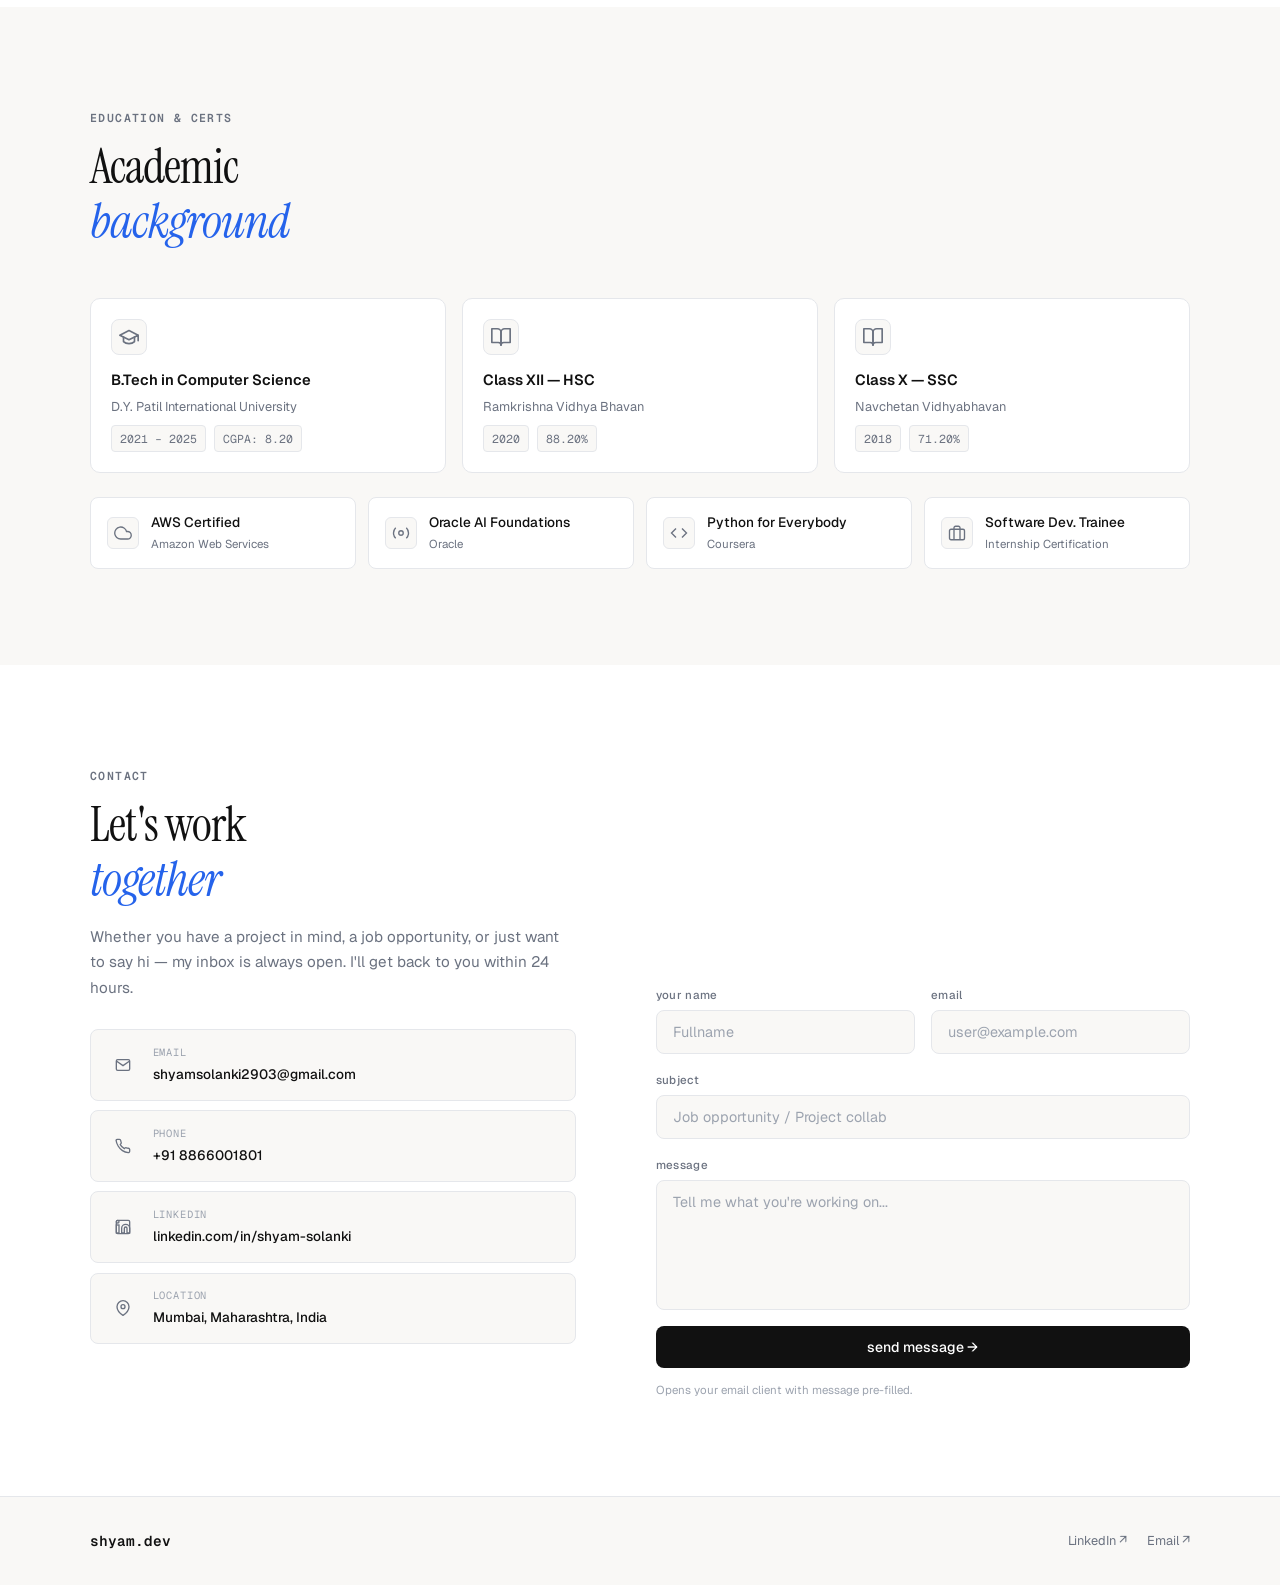
==== commit 7249f54b: "Update Text" ====
--- a/index.html
+++ b/index.html
@@ -31,17 +31,18 @@
     <div class="hero-text fade-in">
       <p class="hero-greeting">Hey there, I'm</p>
       <h1 class="hero-name">Shyam<br>Solanki.</h1>
-      <p class="hero-tagline">Full stack engineer from Mumbai.<br>I build <span class="underline-accent">real products</span> used by real people.</p>
       <p class="hero-bio">
-        Currently at <strong>ISF Analytica</strong> building AI pipelines &amp; OTT platforms.
-        Co-founded <strong>EduRoot</strong> — a school ERP now live in 2+ schools with paying clients.
-        Cut AWS costs by 50%+ and automated workflows that now run on their own.
+        I help businesses build fast, scalable, and user-friendly web &amp; mobile applications
+        that support real growth. Using modern technologies like <strong> Python, PHP, FastAPI,
+          React &amp; Flutter</strong> , I create end-to-end digital solutions — from backend systems
+        to mobile apps — that improve performance, streamline operations, and deliver
+        great user experiences.
       </p>
       <div class="hero-chips">
-        <span class="hchip">PHP</span><span class="hchip">Python</span>
-        <span class="hchip">Flutter</span><span class="hchip">FastAPI</span>
+        <span class="hchip">Python</span><span class="hchip">PHP</span>
+        <span class="hchip">React</span><span class="hchip">FastAPI</span>
         <span class="hchip">AWS</span><span class="hchip">n8n</span>
-        <span class="hchip">React</span><span class="hchip">MySQL</span>
+        <span class="hchip">Flutter</span><span class="hchip">MySQL</span>
       </div>
       <div class="hero-cta">
         <a href="#projects" class="btn-main">see my work →</a>
@@ -51,16 +52,16 @@
     </div>
     <div class="hero-card fade-in" style="transition-delay:0.2s">
       <div class="card-photo">
-        <img src="profile.jpeg" alt="Shyam Solanki" onerror="this.style.display='none';this.parentElement.innerHTML='<div class=\'card-initials\'>SS</div>'">
+        <img src="profile.jpg" alt="Shyam Solanki" onerror="this.style.display='none';this.parentElement.innerHTML='<div class=\'card-initials\'>SS</div>'">
       </div>
       <div class="card-body">
         <div class="card-name">Shyam Solanki</div>
-        <div class="card-role">Full Stack Engineer · Mumbai</div>
+        <div class="card-role">Full Stack Developer</div>
         <div class="card-divider"></div>
         <div class="card-stats">
-          <div class="cstat"><div class="cstat-num">50%↓</div><div class="cstat-label">AWS costs</div></div>
-          <div class="cstat"><div class="cstat-num">2+</div><div class="cstat-label">live schools</div></div>
-          <div class="cstat"><div class="cstat-num">100%</div><div class="cstat-label">automated</div></div>
+          <div class="cstat"><div class="cstat-num">1</div><div class="cstat-label">year experience</div></div>
+          <div class="cstat"><div class="cstat-num">4+</div><div class="cstat-label">projects shipped</div></div>
+          <div class="cstat"><div class="cstat-num">10+</div><div class="cstat-label">tech stacks</div></div>
         </div>
         <div class="card-links">
           <a href="https://linkedin.com/in/shyam-solanki" target="_blank" class="card-link">LinkedIn ↗</a>
@@ -110,13 +111,13 @@
           <div class="fact-icon"><svg width="15" height="15" viewBox="0 0 24 24" fill="none" stroke="currentColor" stroke-width="2" stroke-linecap="round" stroke-linejoin="round"><path d="M22 16.92v3a2 2 0 0 1-2.18 2 19.79 19.79 0 0 1-8.63-3.07A19.5 19.5 0 0 1 4.69 12 19.79 19.79 0 0 1 1.6 3.42 2 2 0 0 1 3.57 2h3a2 2 0 0 1 2 1.72 12.84 12.84 0 0 0 .7 2.81 2 2 0 0 1-.45 2.11L7.91 9.91a16 16 0 0 0 6.13 6.13l.91-.91a2 2 0 0 1 2.11-.45 12.84 12.84 0 0 0 2.81.7A2 2 0 0 1 22 16.92z"/></svg></div>
           <div><div class="fact-label">Phone</div><div class="fact-value"><a href="tel:+918866001801">+91 8866001801</a></div></div>
         </div>
-        <div class="fact-card fact-card--highlight">
-          <div class="fact-icon" style="color:#16a34a"><svg width="15" height="15" viewBox="0 0 24 24" fill="none" stroke="currentColor" stroke-width="2" stroke-linecap="round" stroke-linejoin="round"><path d="M22 11.08V12a10 10 0 1 1-5.93-9.14"/><polyline points="22 4 12 14.01 9 11.01"/></svg></div>
-          <div><div class="fact-label">Availability</div><div class="fact-value" style="color:#16a34a;font-weight:600;">Open to new opportunities</div></div>
-        </div>
       </div>
     </div>
     <div class="achievements fade-in">
+      <div class="ach-item">
+        <div class="ach-icon"><svg width="20" height="20" viewBox="0 0 24 24" fill="none" stroke="currentColor" stroke-width="1.8" stroke-linecap="round" stroke-linejoin="round"><circle cx="12" cy="12" r="3"/><path d="M19.07 4.93a10 10 0 0 1 0 14.14"/><path d="M4.93 4.93a10 10 0 0 0 0 14.14"/></svg></div>
+        <div><div class="ach-title">100% automated AI pipeline</div><div class="ach-desc">Saves 5+ hours/day, publishing to 5+ platforms hands-free</div></div>
+      </div>
       <div class="ach-item">
         <div class="ach-icon"><svg width="20" height="20" viewBox="0 0 24 24" fill="none" stroke="currentColor" stroke-width="1.8" stroke-linecap="round" stroke-linejoin="round"><path d="M18 10h-1.26A8 8 0 1 0 9 20h9a5 5 0 0 0 0-10z"/></svg></div>
         <div><div class="ach-title">50%+ AWS cost reduction</div><div class="ach-desc">Via auto-scaling, S3 lifecycle policies &amp; instance rightsizing</div></div>
@@ -124,10 +125,6 @@
       <div class="ach-item">
         <div class="ach-icon"><svg width="20" height="20" viewBox="0 0 24 24" fill="none" stroke="currentColor" stroke-width="1.8" stroke-linecap="round" stroke-linejoin="round"><rect x="2" y="7" width="20" height="15" rx="2"/><polyline points="17 2 12 7 7 2"/></svg></div>
         <div><div class="ach-title">Shipped a live OTT platform</div><div class="ach-desc">Mobile, Android TV &amp; web — real users, real usage</div></div>
-      </div>
-      <div class="ach-item">
-        <div class="ach-icon"><svg width="20" height="20" viewBox="0 0 24 24" fill="none" stroke="currentColor" stroke-width="1.8" stroke-linecap="round" stroke-linejoin="round"><circle cx="12" cy="12" r="3"/><path d="M19.07 4.93a10 10 0 0 1 0 14.14"/><path d="M4.93 4.93a10 10 0 0 0 0 14.14"/></svg></div>
-        <div><div class="ach-title">100% automated AI pipeline</div><div class="ach-desc">Saves 5+ hours/day, publishing to 5+ platforms hands-free</div></div>
       </div>
       <div class="ach-item">
         <div class="ach-icon"><svg width="20" height="20" viewBox="0 0 24 24" fill="none" stroke="currentColor" stroke-width="1.8" stroke-linecap="round" stroke-linejoin="round"><path d="M6 9H4.5a2.5 2.5 0 0 1 0-5H6"/><path d="M18 9h1.5a2.5 2.5 0 0 0 0-5H18"/><path d="M4 22h16"/><path d="M10 14.66V17c0 .55-.47.98-.97 1.21C7.85 18.75 7 20.24 7 22"/><path d="M14 14.66V17c0 .55.47.98.97 1.21C16.15 18.75 17 20.24 17 22"/><path d="M18 2H6v7a6 6 0 0 0 12 0V2z"/></svg></div>
@@ -296,7 +293,7 @@
         <div class="proj-num">02</div>
         <div class="proj-type">AI · Automation · 2026</div>
         <h4 class="proj-title">AI Marketing Automation</h4>
-        <p class="proj-desc">End-to-end AI pipeline generating images &amp; videos and auto-publishing to Instagram, Facebook, LinkedIn, YouTube &amp; WhatsApp. Saves 5+ hours/day.</p>
+        <p class="proj-desc">End-to-end AI pipeline generating images &amp; videos and auto-publishing to Instagram, Facebook, LinkedIn, YouTube &amp; WhatsApp.</p>
         <div class="proj-impact">100% automated · 5+ platforms · zero manual effort</div>
         <div class="proj-stack"><span class="stag">n8n</span><span class="stag">OpenAI</span><span class="stag">Stable Diffusion</span><span class="stag">MongoDB</span></div>
         <div class="proj-links"><a href="#" class="plink">Live Demo →</a><a href="#" class="plink plink--muted">GitHub →</a></div>
@@ -371,7 +368,7 @@
         <div class="edu-icon"><svg width="22" height="22" viewBox="0 0 24 24" fill="none" stroke="currentColor" stroke-width="1.8" stroke-linecap="round" stroke-linejoin="round"><path d="M2 3h6a4 4 0 0 1 4 4v14a3 3 0 0 0-3-3H2z"/><path d="M22 3h-6a4 4 0 0 0-4 4v14a3 3 0 0 1 3-3h7z"/></svg></div>
         <div class="edu-degree">Class XII — HSC</div>
         <div class="edu-inst">Ramkrishna Vidhya Bhavan</div>
-        <div class="edu-meta"><span>2020</span><span>68.20%</span></div>
+        <div class="edu-meta"><span>2020</span><span>88.20%</span></div>
       </div>
       <div class="edu-card">
         <div class="edu-icon"><svg width="22" height="22" viewBox="0 0 24 24" fill="none" stroke="currentColor" stroke-width="1.8" stroke-linecap="round" stroke-linejoin="round"><path d="M2 3h6a4 4 0 0 1 4 4v14a3 3 0 0 0-3-3H2z"/><path d="M22 3h-6a4 4 0 0 0-4 4v14a3 3 0 0 1 3-3h7z"/></svg></div>
@@ -431,7 +428,7 @@
       <div class="contact-right fade-in" style="transition-delay:0.15s;padding-top:14rem">
         <form class="contact-form" id="contactForm">
           <div class="form-row">
-            <div class="fg"><label for="fname">your name</label><input type="text" id="fname" placeholder="FullName" required></div>
+            <div class="fg"><label for="fname">your name</label><input type="text" id="fname" placeholder="Fullname" required></div>
             <div class="fg"><label for="femail">email</label><input type="email" id="femail" placeholder="user@example.com" required></div>
           </div>
           <div class="fg"><label for="fsubject">subject</label><input type="text" id="fsubject" placeholder="Job opportunity / Project collab"></div>
@@ -448,7 +445,6 @@
   <div class="container footer-inner">
     <div class="footer-left">
       <span class="footer-logo">shyam.dev</span>
-      <span class="footer-copy">Made with care in Mumbai · © 2025 Shyam Solanki</span>
     </div>
     <div class="footer-links">
       <a href="https://linkedin.com/in/shyam-solanki" target="_blank">LinkedIn ↗</a>
--- a/style.css
+++ b/style.css
@@ -166,7 +166,6 @@
 .exp-left{text-align:right;padding-top:0.1rem;padding-right:1.25rem;position:relative}
 .exp-period{font-size:0.75rem;color:var(--text-dim);font-family:'Geist Mono',monospace;margin-bottom:0.5rem;display:block}
 .exp-dot{width:10px;height:10px;border-radius:50%;background:var(--text);border:2px solid var(--bg);box-shadow:0 0 0 2px var(--text);position:absolute;right:-5px;top:0.15rem}
-.exp-dot::after{content:'';position:absolute;left:10px;top:50%;width:2rem;height:1px;background:var(--border);transform:translateY(-50%)}
 .exp-right{padding-left:2rem}
 .exp-role{font-size:1.05rem;font-weight:600;color:var(--text);margin-bottom:0.25rem}
 .exp-company{font-size:0.85rem;color:var(--text-muted);margin-bottom:0.85rem}
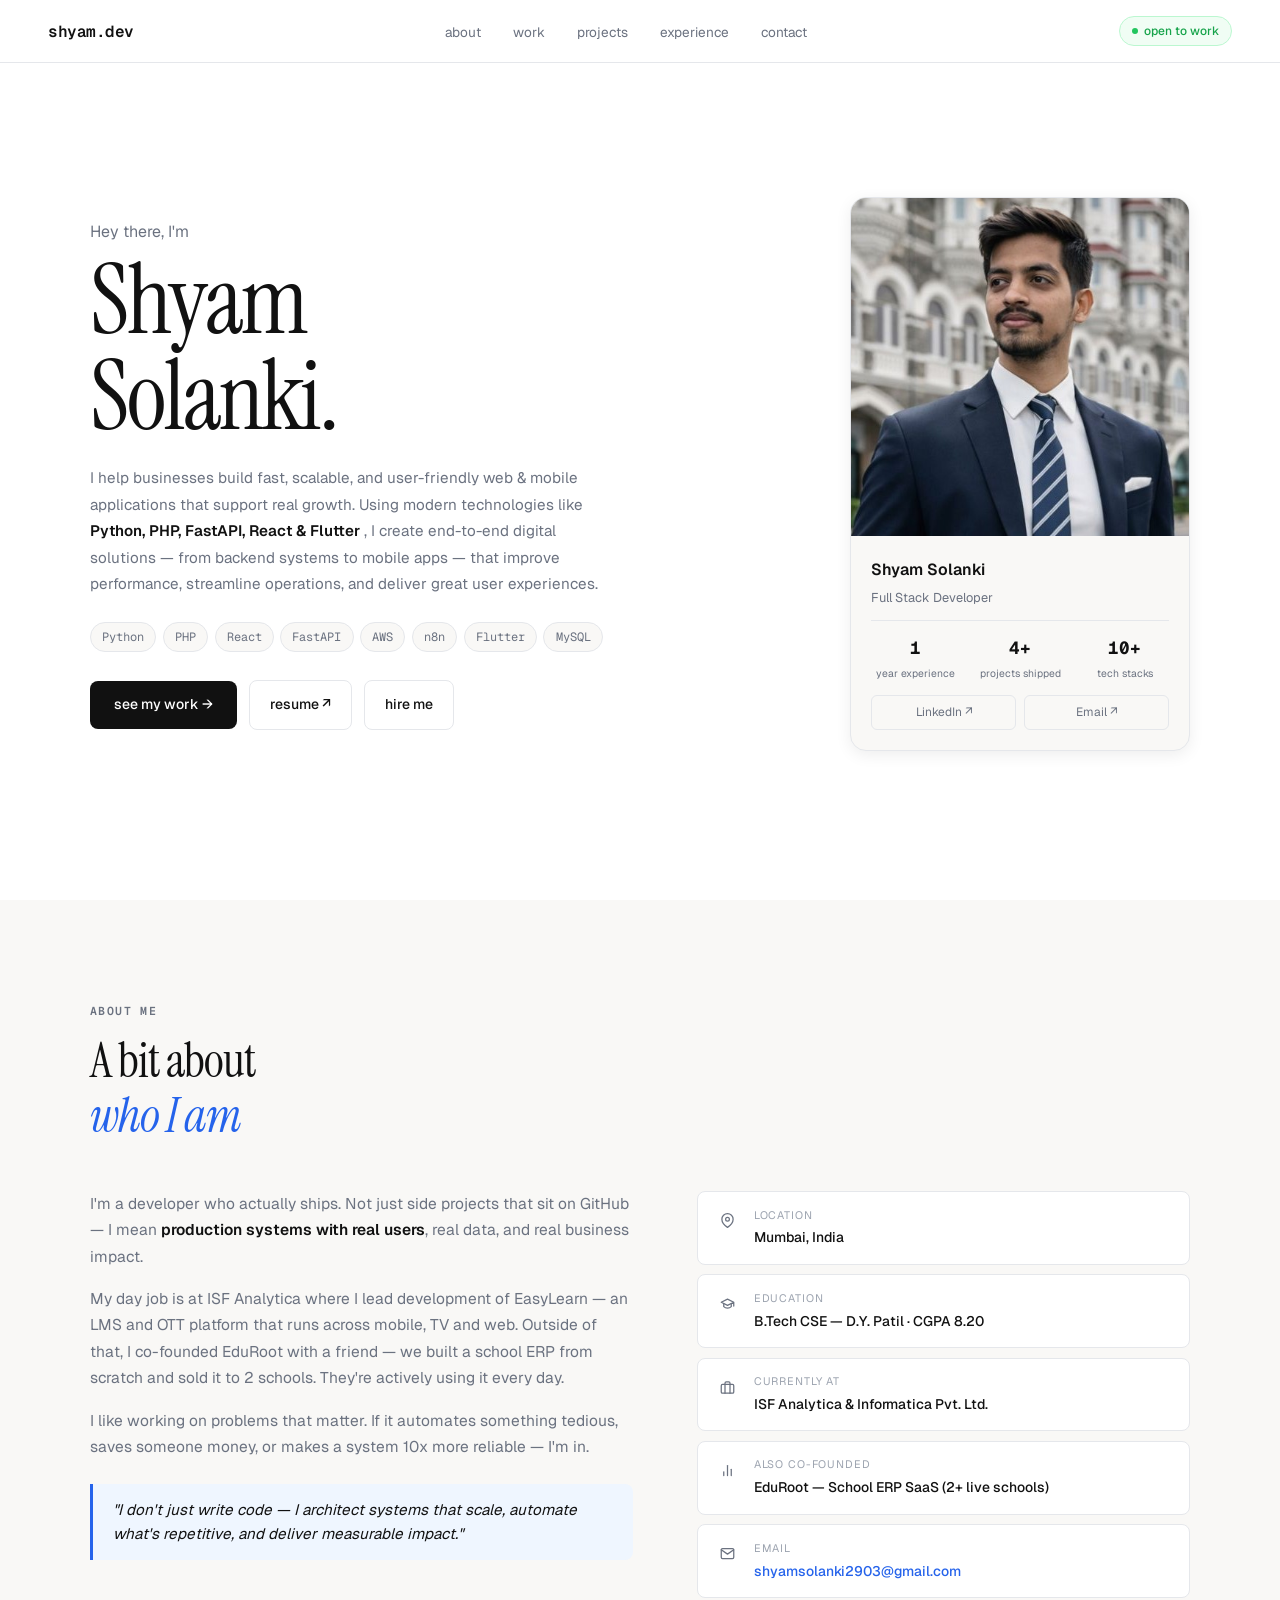
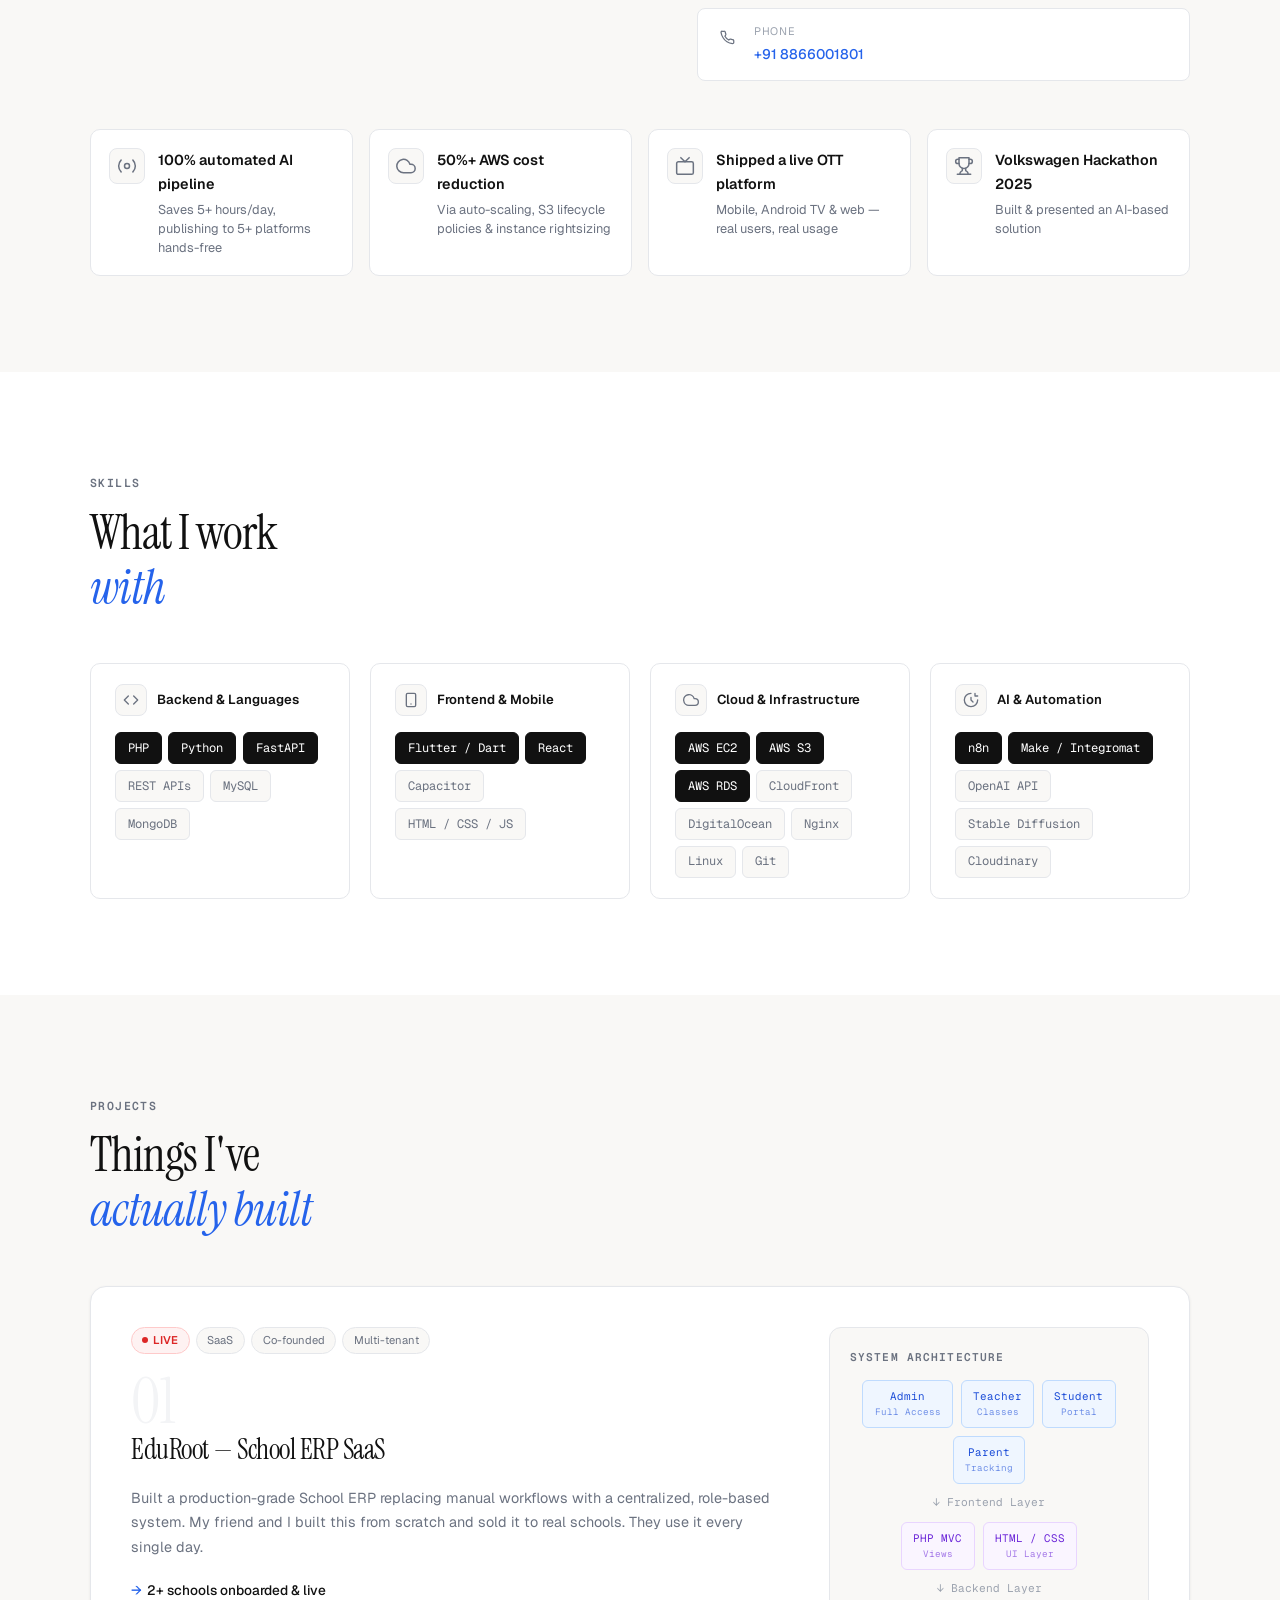
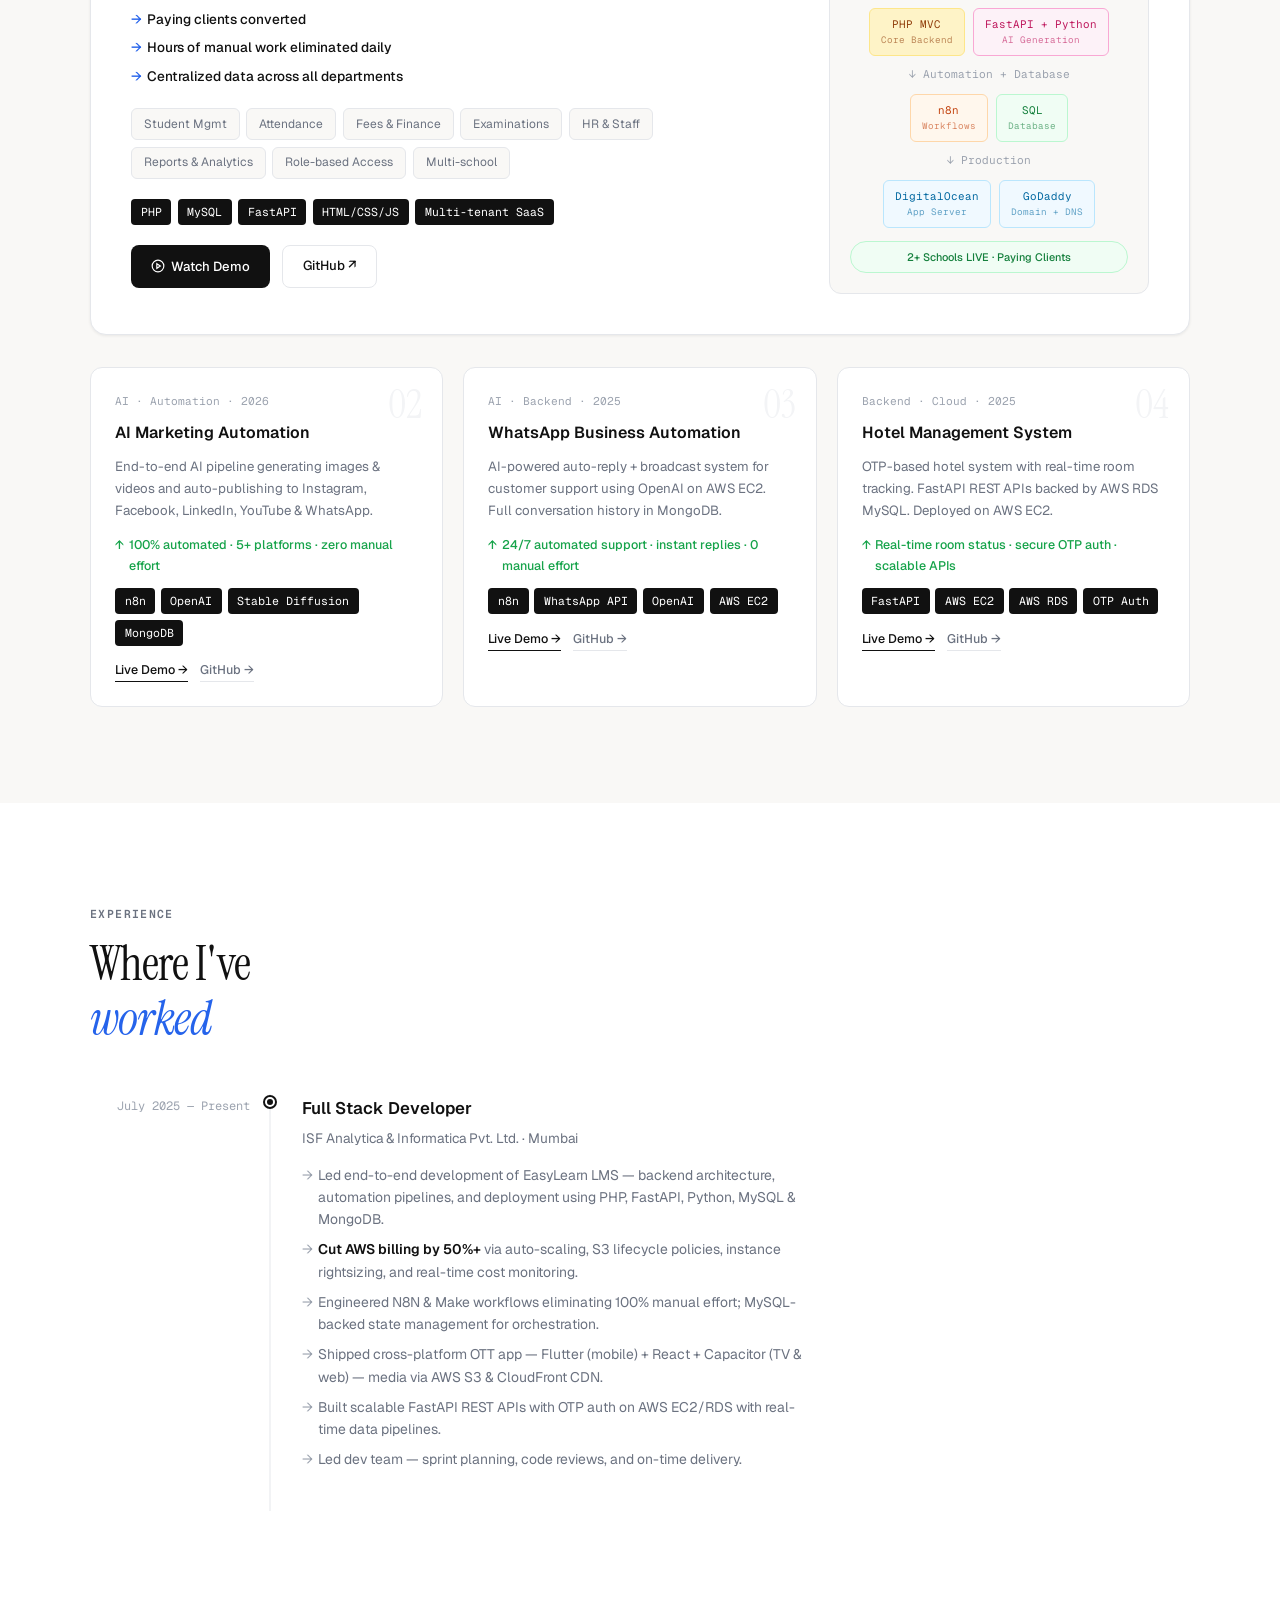
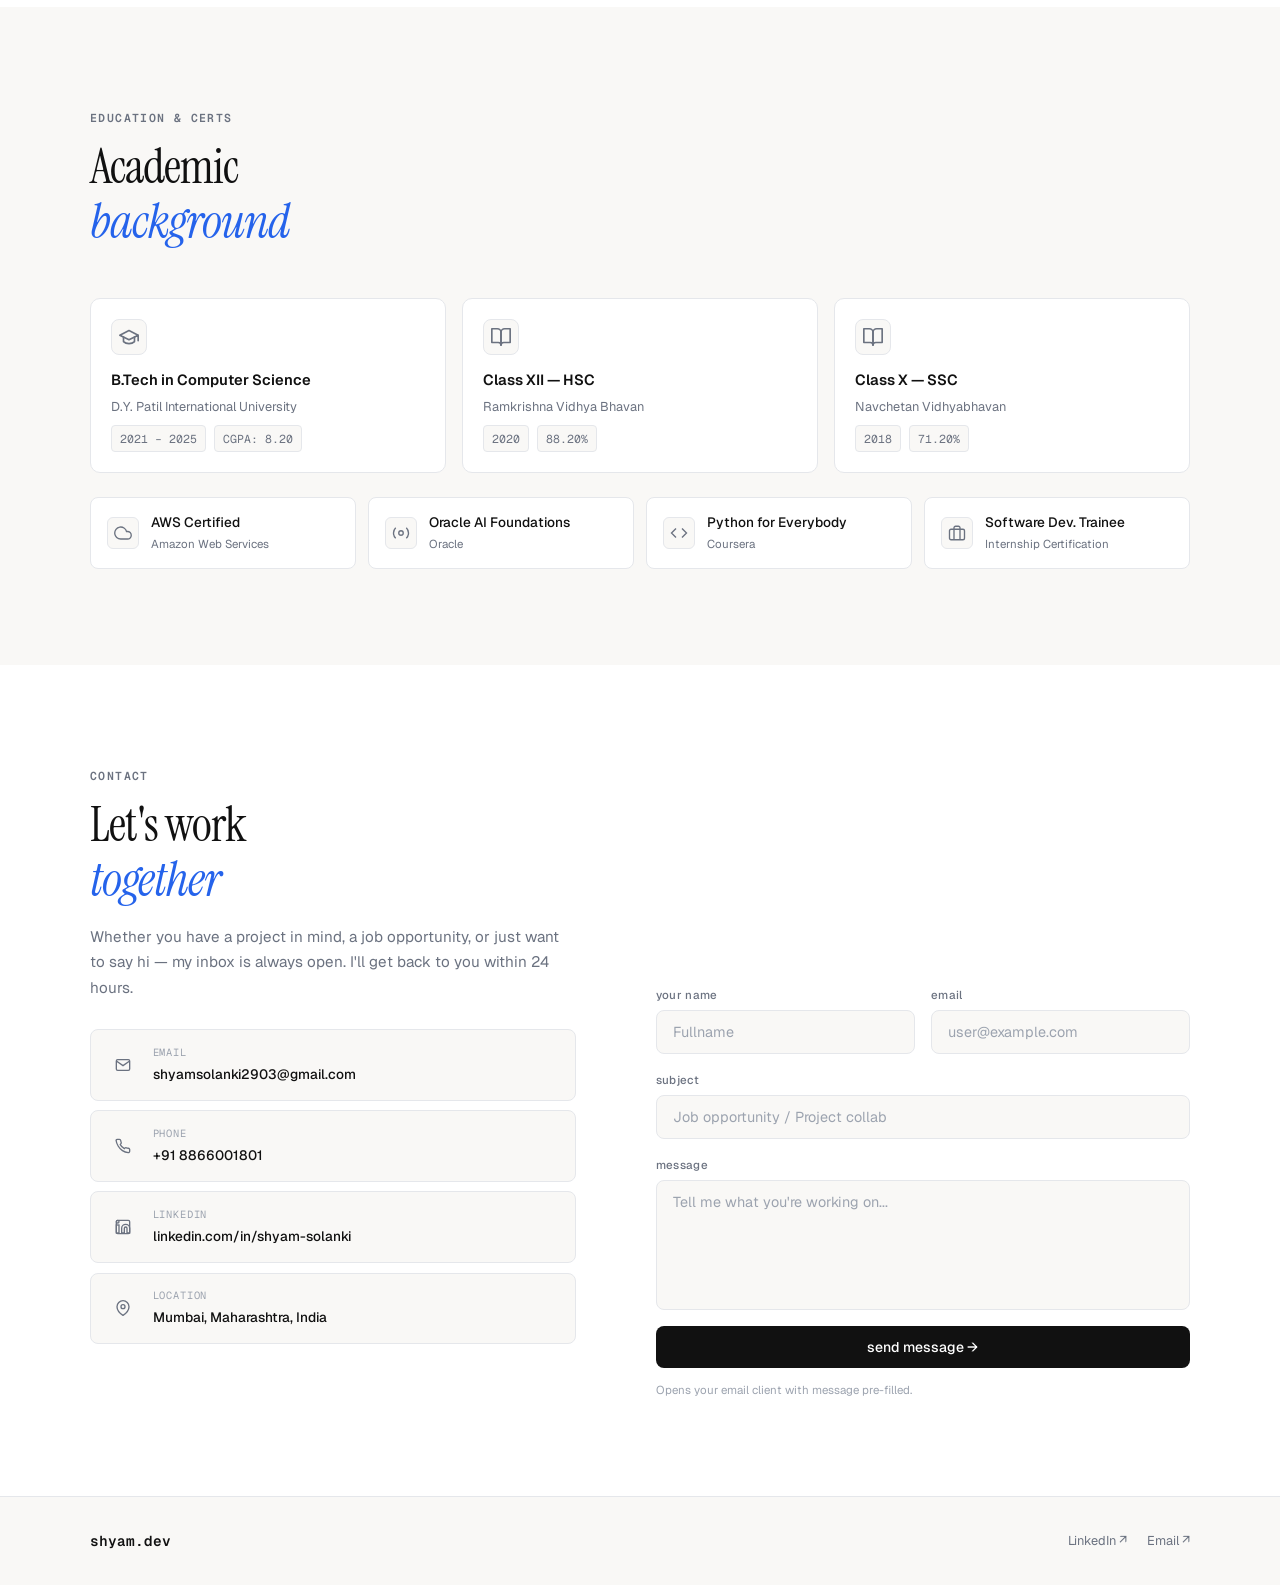
==== commit 886c05e0: "profile" ====
--- a/index.html
+++ b/index.html
@@ -52,7 +52,7 @@
     </div>
     <div class="hero-card fade-in" style="transition-delay:0.2s">
       <div class="card-photo">
-        <img src="profile.jpg" alt="Shyam Solanki" onerror="this.style.display='none';this.parentElement.innerHTML='<div class=\'card-initials\'>SS</div>'">
+        <img src="profile.jpeg" alt="Shyam Solanki" onerror="this.style.display='none';this.parentElement.innerHTML='<div class=\'card-initials\'>SS</div>'">
       </div>
       <div class="card-body">
         <div class="card-name">Shyam Solanki</div>
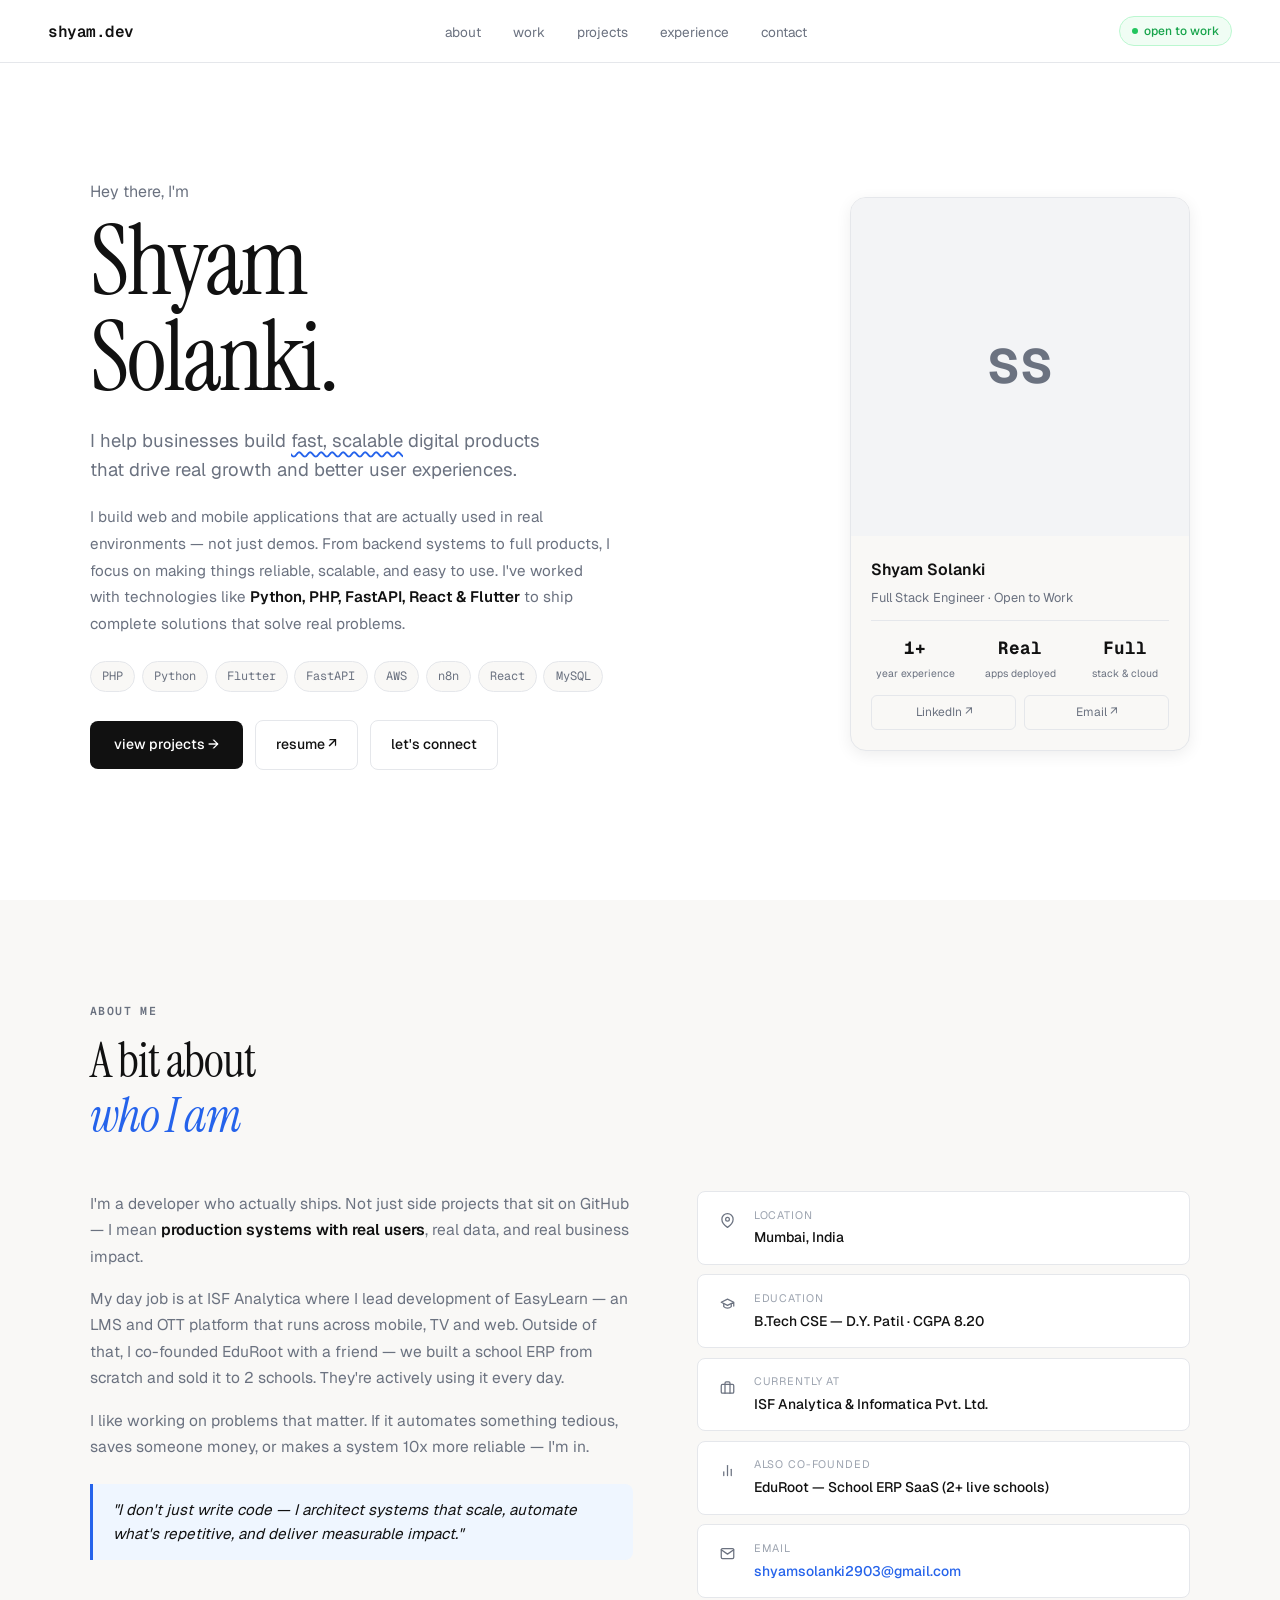
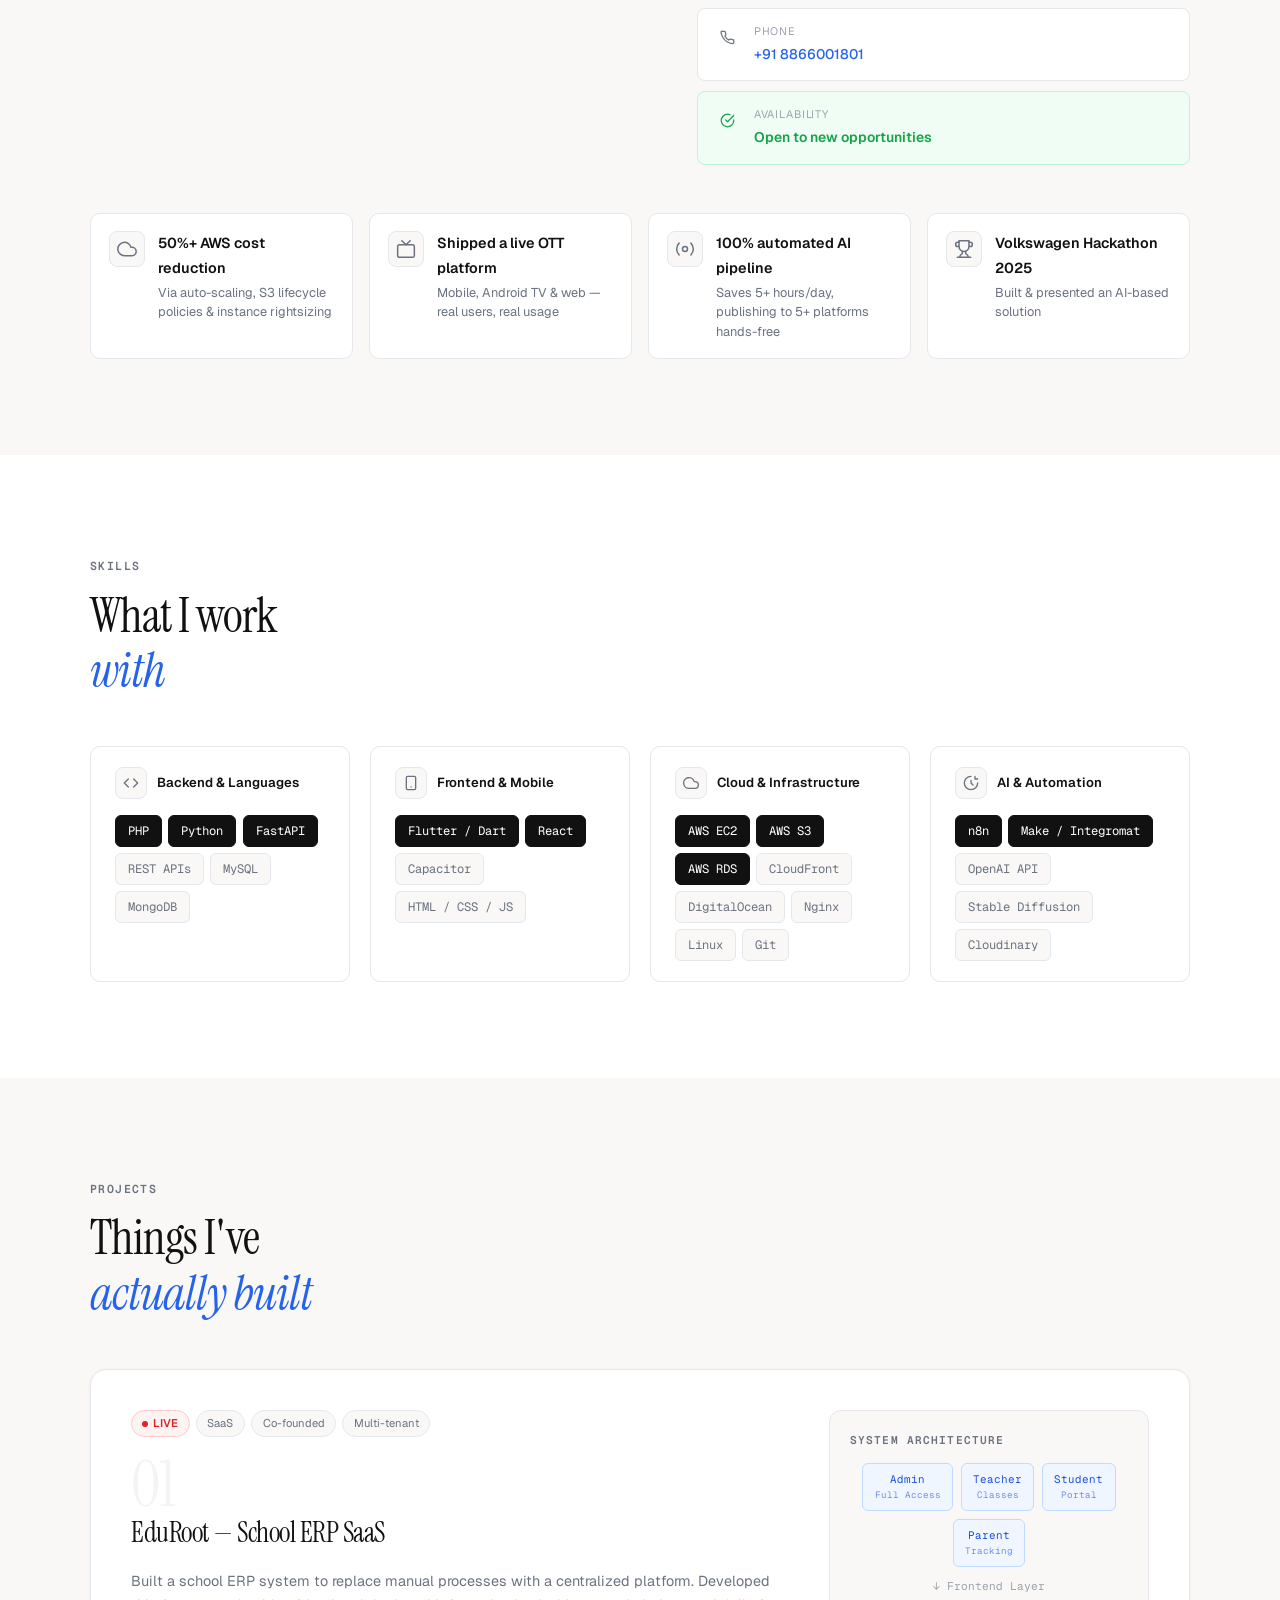
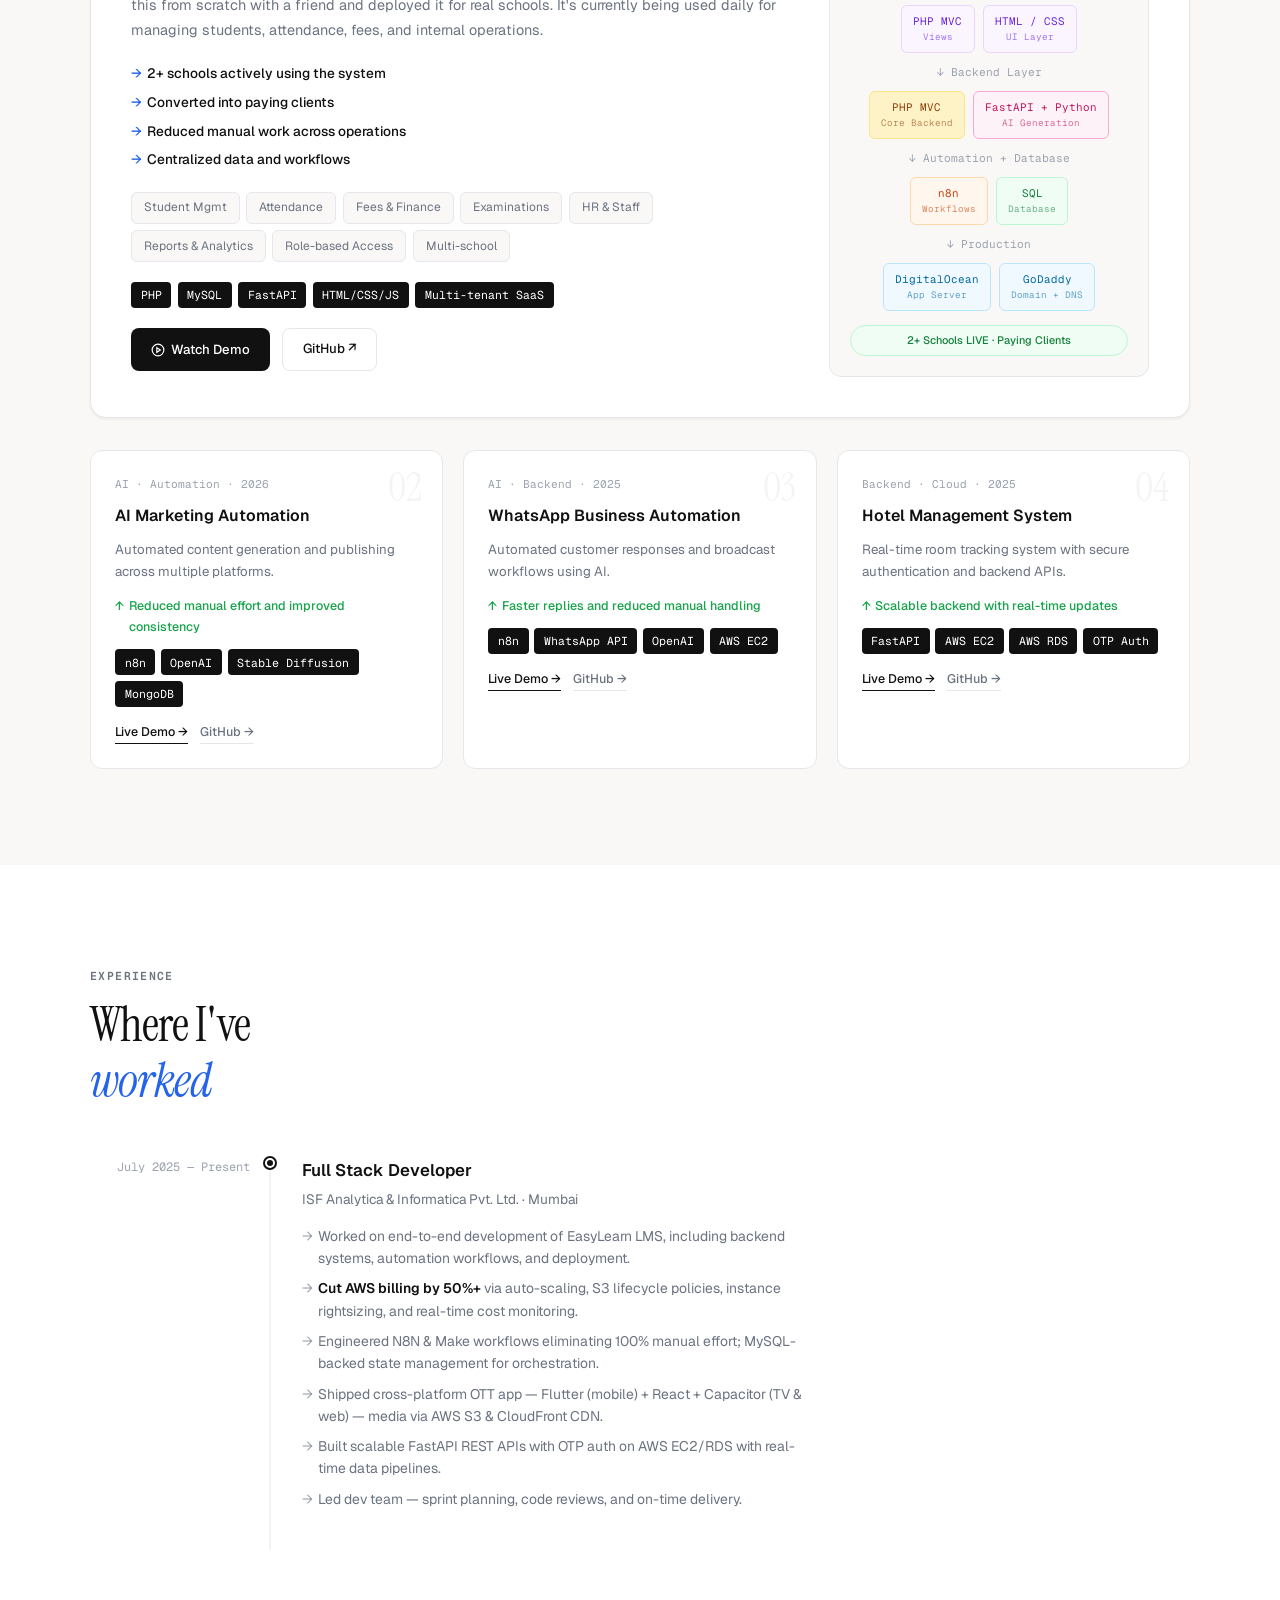
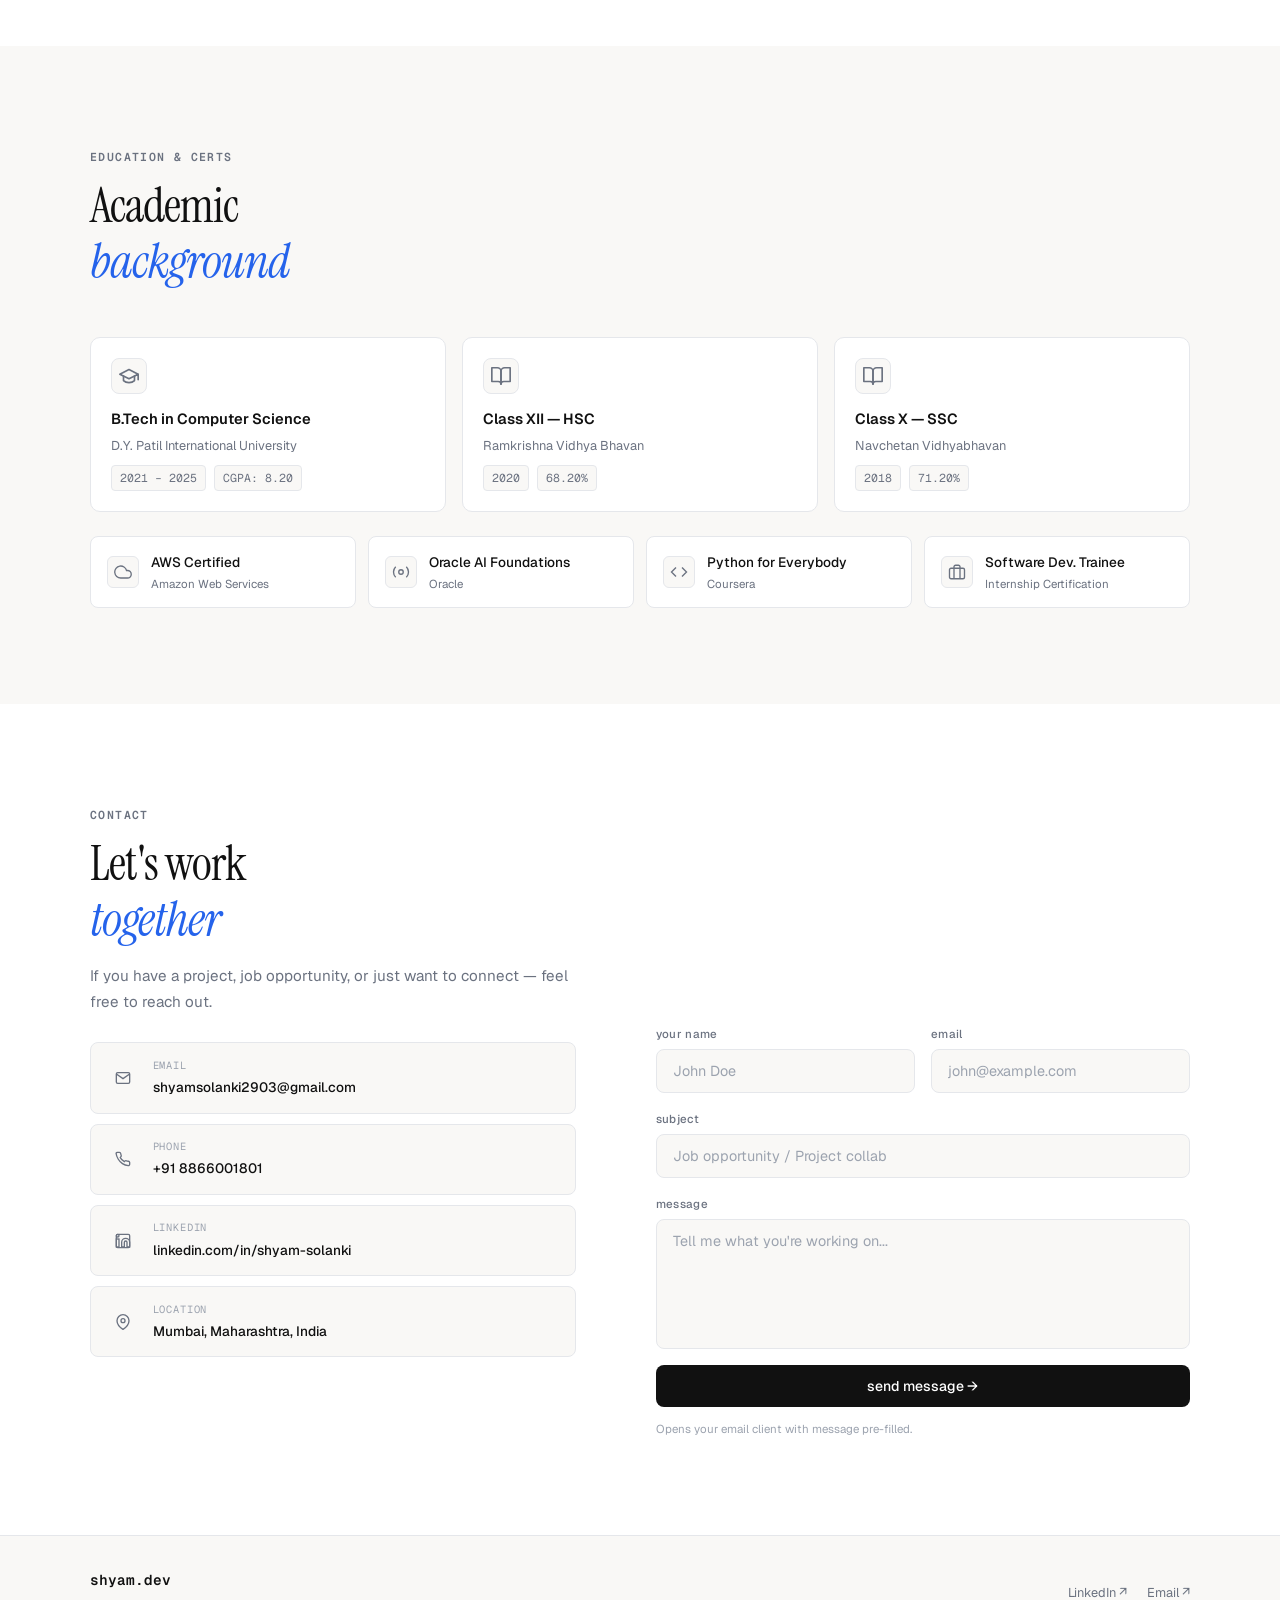
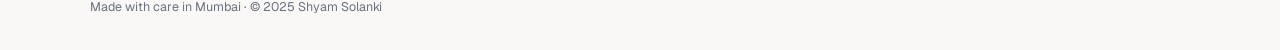
==== commit 9ca9ed2d: "Text Updated" ====
--- a/index.html
+++ b/index.html
@@ -31,37 +31,37 @@
     <div class="hero-text fade-in">
       <p class="hero-greeting">Hey there, I'm</p>
       <h1 class="hero-name">Shyam<br>Solanki.</h1>
+      <p class="hero-tagline">I help businesses build <span class="underline-accent">fast, scalable</span> digital products<br>that drive real growth and better user experiences.</p>
       <p class="hero-bio">
-        I help businesses build fast, scalable, and user-friendly web &amp; mobile applications
-        that support real growth. Using modern technologies like <strong> Python, PHP, FastAPI,
-          React &amp; Flutter</strong> , I create end-to-end digital solutions — from backend systems
-        to mobile apps — that improve performance, streamline operations, and deliver
-        great user experiences.
+        I build web and mobile applications that are actually used in real environments — not just demos.
+        From backend systems to full products, I focus on making things reliable, scalable, and easy to use.
+        I've worked with technologies like <strong>Python, PHP, FastAPI, React &amp; Flutter</strong> to ship
+        complete solutions that solve real problems.
       </p>
       <div class="hero-chips">
-        <span class="hchip">Python</span><span class="hchip">PHP</span>
-        <span class="hchip">React</span><span class="hchip">FastAPI</span>
+        <span class="hchip">PHP</span><span class="hchip">Python</span>
+        <span class="hchip">Flutter</span><span class="hchip">FastAPI</span>
         <span class="hchip">AWS</span><span class="hchip">n8n</span>
-        <span class="hchip">Flutter</span><span class="hchip">MySQL</span>
+        <span class="hchip">React</span><span class="hchip">MySQL</span>
       </div>
       <div class="hero-cta">
-        <a href="#projects" class="btn-main">see my work →</a>
+        <a href="#projects" class="btn-main">view projects →</a>
         <a href="https://drive.google.com/file/d/1_miyXjK9NDk7Ns7r4jFU32UhHkXNwP1Z/view?usp=sharing" target="_blank" rel="noopener" class="btn-ghost">resume ↗</a>
-        <a href="#contact" class="btn-ghost">hire me</a>
+        <a href="#contact" class="btn-ghost">let's connect</a>
       </div>
     </div>
     <div class="hero-card fade-in" style="transition-delay:0.2s">
       <div class="card-photo">
-        <img src="profile.jpeg" alt="Shyam Solanki" onerror="this.style.display='none';this.parentElement.innerHTML='<div class=\'card-initials\'>SS</div>'">
+        <img src="profile.jpg" alt="Shyam Solanki" onerror="this.style.display='none';this.parentElement.innerHTML='<div class=\'card-initials\'>SS</div>'">
       </div>
       <div class="card-body">
         <div class="card-name">Shyam Solanki</div>
-        <div class="card-role">Full Stack Developer</div>
+        <div class="card-role">Full Stack Engineer · Open to Work</div>
         <div class="card-divider"></div>
         <div class="card-stats">
-          <div class="cstat"><div class="cstat-num">1</div><div class="cstat-label">year experience</div></div>
-          <div class="cstat"><div class="cstat-num">4+</div><div class="cstat-label">projects shipped</div></div>
-          <div class="cstat"><div class="cstat-num">10+</div><div class="cstat-label">tech stacks</div></div>
+          <div class="cstat"><div class="cstat-num">1+</div><div class="cstat-label">year experience</div></div>
+          <div class="cstat"><div class="cstat-num">Real</div><div class="cstat-label">apps deployed</div></div>
+          <div class="cstat"><div class="cstat-num">Full</div><div class="cstat-label">stack &amp; cloud</div></div>
         </div>
         <div class="card-links">
           <a href="https://linkedin.com/in/shyam-solanki" target="_blank" class="card-link">LinkedIn ↗</a>
@@ -111,20 +111,24 @@
           <div class="fact-icon"><svg width="15" height="15" viewBox="0 0 24 24" fill="none" stroke="currentColor" stroke-width="2" stroke-linecap="round" stroke-linejoin="round"><path d="M22 16.92v3a2 2 0 0 1-2.18 2 19.79 19.79 0 0 1-8.63-3.07A19.5 19.5 0 0 1 4.69 12 19.79 19.79 0 0 1 1.6 3.42 2 2 0 0 1 3.57 2h3a2 2 0 0 1 2 1.72 12.84 12.84 0 0 0 .7 2.81 2 2 0 0 1-.45 2.11L7.91 9.91a16 16 0 0 0 6.13 6.13l.91-.91a2 2 0 0 1 2.11-.45 12.84 12.84 0 0 0 2.81.7A2 2 0 0 1 22 16.92z"/></svg></div>
           <div><div class="fact-label">Phone</div><div class="fact-value"><a href="tel:+918866001801">+91 8866001801</a></div></div>
         </div>
+        <div class="fact-card fact-card--highlight">
+          <div class="fact-icon" style="color:#16a34a"><svg width="15" height="15" viewBox="0 0 24 24" fill="none" stroke="currentColor" stroke-width="2" stroke-linecap="round" stroke-linejoin="round"><path d="M22 11.08V12a10 10 0 1 1-5.93-9.14"/><polyline points="22 4 12 14.01 9 11.01"/></svg></div>
+          <div><div class="fact-label">Availability</div><div class="fact-value" style="color:#16a34a;font-weight:600;">Open to new opportunities</div></div>
+        </div>
       </div>
     </div>
     <div class="achievements fade-in">
+      <div class="ach-item">
+        <div class="ach-icon"><svg width="20" height="20" viewBox="0 0 24 24" fill="none" stroke="currentColor" stroke-width="1.8" stroke-linecap="round" stroke-linejoin="round"><path d="M18 10h-1.26A8 8 0 1 0 9 20h9a5 5 0 0 0 0-10z"/></svg></div>
+        <div><div class="ach-title">50%+ AWS cost reduction</div><div class="ach-desc">Via auto-scaling, S3 lifecycle policies &amp; instance rightsizing</div></div>
+      </div>
+      <div class="ach-item">
+        <div class="ach-icon"><svg width="20" height="20" viewBox="0 0 24 24" fill="none" stroke="currentColor" stroke-width="1.8" stroke-linecap="round" stroke-linejoin="round"><rect x="2" y="7" width="20" height="15" rx="2"/><polyline points="17 2 12 7 7 2"/></svg></div>
+        <div><div class="ach-title">Shipped a live OTT platform</div><div class="ach-desc">Mobile, Android TV &amp; web — real users, real usage</div></div>
+      </div>
       <div class="ach-item">
         <div class="ach-icon"><svg width="20" height="20" viewBox="0 0 24 24" fill="none" stroke="currentColor" stroke-width="1.8" stroke-linecap="round" stroke-linejoin="round"><circle cx="12" cy="12" r="3"/><path d="M19.07 4.93a10 10 0 0 1 0 14.14"/><path d="M4.93 4.93a10 10 0 0 0 0 14.14"/></svg></div>
         <div><div class="ach-title">100% automated AI pipeline</div><div class="ach-desc">Saves 5+ hours/day, publishing to 5+ platforms hands-free</div></div>
-      </div>
-      <div class="ach-item">
-        <div class="ach-icon"><svg width="20" height="20" viewBox="0 0 24 24" fill="none" stroke="currentColor" stroke-width="1.8" stroke-linecap="round" stroke-linejoin="round"><path d="M18 10h-1.26A8 8 0 1 0 9 20h9a5 5 0 0 0 0-10z"/></svg></div>
-        <div><div class="ach-title">50%+ AWS cost reduction</div><div class="ach-desc">Via auto-scaling, S3 lifecycle policies &amp; instance rightsizing</div></div>
-      </div>
-      <div class="ach-item">
-        <div class="ach-icon"><svg width="20" height="20" viewBox="0 0 24 24" fill="none" stroke="currentColor" stroke-width="1.8" stroke-linecap="round" stroke-linejoin="round"><rect x="2" y="7" width="20" height="15" rx="2"/><polyline points="17 2 12 7 7 2"/></svg></div>
-        <div><div class="ach-title">Shipped a live OTT platform</div><div class="ach-desc">Mobile, Android TV &amp; web — real users, real usage</div></div>
       </div>
       <div class="ach-item">
         <div class="ach-icon"><svg width="20" height="20" viewBox="0 0 24 24" fill="none" stroke="currentColor" stroke-width="1.8" stroke-linecap="round" stroke-linejoin="round"><path d="M6 9H4.5a2.5 2.5 0 0 1 0-5H6"/><path d="M18 9h1.5a2.5 2.5 0 0 0 0-5H18"/><path d="M4 22h16"/><path d="M10 14.66V17c0 .55-.47.98-.97 1.21C7.85 18.75 7 20.24 7 22"/><path d="M14 14.66V17c0 .55.47.98.97 1.21C16.15 18.75 17 20.24 17 22"/><path d="M18 2H6v7a6 6 0 0 0 12 0V2z"/></svg></div>
@@ -224,12 +228,12 @@
         </div>
         <div class="ph-num">01</div>
         <h3 class="ph-title">EduRoot — School ERP SaaS</h3>
-        <p class="ph-desc">Built a production-grade School ERP replacing manual workflows with a centralized, role-based system. My friend and I built this from scratch and sold it to real schools. They use it every single day.</p>
+        <p class="ph-desc">Built a school ERP system to replace manual processes with a centralized platform. Developed this from scratch with a friend and deployed it for real schools. It's currently being used daily for managing students, attendance, fees, and internal operations.</p>
         <div class="ph-impact">
-          <div class="pi-item">2+ schools onboarded &amp; live</div>
-          <div class="pi-item">Paying clients converted</div>
-          <div class="pi-item">Hours of manual work eliminated daily</div>
-          <div class="pi-item">Centralized data across all departments</div>
+          <div class="pi-item">2+ schools actively using the system</div>
+          <div class="pi-item">Converted into paying clients</div>
+          <div class="pi-item">Reduced manual work across operations</div>
+          <div class="pi-item">Centralized data and workflows</div>
         </div>
         <div class="ph-modules">
           <span class="pm">Student Mgmt</span>
@@ -293,8 +297,8 @@
         <div class="proj-num">02</div>
         <div class="proj-type">AI · Automation · 2026</div>
         <h4 class="proj-title">AI Marketing Automation</h4>
-        <p class="proj-desc">End-to-end AI pipeline generating images &amp; videos and auto-publishing to Instagram, Facebook, LinkedIn, YouTube &amp; WhatsApp.</p>
-        <div class="proj-impact">100% automated · 5+ platforms · zero manual effort</div>
+        <p class="proj-desc">Automated content generation and publishing across multiple platforms.</p>
+        <div class="proj-impact">Reduced manual effort and improved consistency</div>
         <div class="proj-stack"><span class="stag">n8n</span><span class="stag">OpenAI</span><span class="stag">Stable Diffusion</span><span class="stag">MongoDB</span></div>
         <div class="proj-links"><a href="#" class="plink">Live Demo →</a><a href="#" class="plink plink--muted">GitHub →</a></div>
       </div>
@@ -302,8 +306,8 @@
         <div class="proj-num">03</div>
         <div class="proj-type">AI · Backend · 2025</div>
         <h4 class="proj-title">WhatsApp Business Automation</h4>
-        <p class="proj-desc">AI-powered auto-reply + broadcast system for customer support using OpenAI on AWS EC2. Full conversation history in MongoDB.</p>
-        <div class="proj-impact">24/7 automated support · instant replies · 0 manual effort</div>
+        <p class="proj-desc">Automated customer responses and broadcast workflows using AI.</p>
+        <div class="proj-impact">Faster replies and reduced manual handling</div>
         <div class="proj-stack"><span class="stag">n8n</span><span class="stag">WhatsApp API</span><span class="stag">OpenAI</span><span class="stag">AWS EC2</span></div>
         <div class="proj-links"><a href="#" class="plink">Live Demo →</a><a href="#" class="plink plink--muted">GitHub →</a></div>
       </div>
@@ -311,8 +315,8 @@
         <div class="proj-num">04</div>
         <div class="proj-type">Backend · Cloud · 2025</div>
         <h4 class="proj-title">Hotel Management System</h4>
-        <p class="proj-desc">OTP-based hotel system with real-time room tracking. FastAPI REST APIs backed by AWS RDS MySQL. Deployed on AWS EC2.</p>
-        <div class="proj-impact">Real-time room status · secure OTP auth · scalable APIs</div>
+        <p class="proj-desc">Real-time room tracking system with secure authentication and backend APIs.</p>
+        <div class="proj-impact">Scalable backend with real-time updates</div>
         <div class="proj-stack"><span class="stag">FastAPI</span><span class="stag">AWS EC2</span><span class="stag">AWS RDS</span><span class="stag">OTP Auth</span></div>
         <div class="proj-links"><a href="#" class="plink">Live Demo →</a><a href="#" class="plink plink--muted">GitHub →</a></div>
       </div>
@@ -337,7 +341,7 @@
           <div class="exp-role">Full Stack Developer</div>
           <div class="exp-company">ISF Analytica &amp; Informatica Pvt. Ltd. · Mumbai</div>
           <ul class="exp-list">
-            <li>Led end-to-end development of EasyLearn LMS — backend architecture, automation pipelines, and deployment using PHP, FastAPI, Python, MySQL &amp; MongoDB.</li>
+            <li>Worked on end-to-end development of EasyLearn LMS, including backend systems, automation workflows, and deployment.</li>
             <li><strong>Cut AWS billing by 50%+</strong> via auto-scaling, S3 lifecycle policies, instance rightsizing, and real-time cost monitoring.</li>
             <li>Engineered N8N &amp; Make workflows eliminating 100% manual effort; MySQL-backed state management for orchestration.</li>
             <li>Shipped cross-platform OTT app — Flutter (mobile) + React + Capacitor (TV &amp; web) — media via AWS S3 &amp; CloudFront CDN.</li>
@@ -368,7 +372,7 @@
         <div class="edu-icon"><svg width="22" height="22" viewBox="0 0 24 24" fill="none" stroke="currentColor" stroke-width="1.8" stroke-linecap="round" stroke-linejoin="round"><path d="M2 3h6a4 4 0 0 1 4 4v14a3 3 0 0 0-3-3H2z"/><path d="M22 3h-6a4 4 0 0 0-4 4v14a3 3 0 0 1 3-3h7z"/></svg></div>
         <div class="edu-degree">Class XII — HSC</div>
         <div class="edu-inst">Ramkrishna Vidhya Bhavan</div>
-        <div class="edu-meta"><span>2020</span><span>88.20%</span></div>
+        <div class="edu-meta"><span>2020</span><span>68.20%</span></div>
       </div>
       <div class="edu-card">
         <div class="edu-icon"><svg width="22" height="22" viewBox="0 0 24 24" fill="none" stroke="currentColor" stroke-width="1.8" stroke-linecap="round" stroke-linejoin="round"><path d="M2 3h6a4 4 0 0 1 4 4v14a3 3 0 0 0-3-3H2z"/><path d="M22 3h-6a4 4 0 0 0-4 4v14a3 3 0 0 1 3-3h7z"/></svg></div>
@@ -405,7 +409,7 @@
       <div class="contact-left fade-in">
         <span class="section-eyebrow">contact</span>
         <h2 class="section-title" style="margin-bottom:1rem">Let's work<br><em>together</em></h2>
-        <p class="contact-desc">Whether you have a project in mind, a job opportunity, or just want to say hi — my inbox is always open. I'll get back to you within 24 hours.</p>
+        <p class="contact-desc">If you have a project, job opportunity, or just want to connect — feel free to reach out.</p>
         <div class="contact-items">
           <a href="mailto:shyamsolanki2903@gmail.com" class="contact-item">
             <div class="ci-icon"><svg width="16" height="16" viewBox="0 0 24 24" fill="none" stroke="currentColor" stroke-width="2"><path d="M4 4h16c1.1 0 2 .9 2 2v12c0 1.1-.9 2-2 2H4c-1.1 0-2-.9-2-2V6c0-1.1.9-2 2-2z"/><polyline points="22,6 12,13 2,6"/></svg></div>
@@ -428,8 +432,8 @@
       <div class="contact-right fade-in" style="transition-delay:0.15s;padding-top:14rem">
         <form class="contact-form" id="contactForm">
           <div class="form-row">
-            <div class="fg"><label for="fname">your name</label><input type="text" id="fname" placeholder="Fullname" required></div>
-            <div class="fg"><label for="femail">email</label><input type="email" id="femail" placeholder="user@example.com" required></div>
+            <div class="fg"><label for="fname">your name</label><input type="text" id="fname" placeholder="John Doe" required></div>
+            <div class="fg"><label for="femail">email</label><input type="email" id="femail" placeholder="john@example.com" required></div>
           </div>
           <div class="fg"><label for="fsubject">subject</label><input type="text" id="fsubject" placeholder="Job opportunity / Project collab"></div>
           <div class="fg"><label for="fmessage">message</label><textarea id="fmessage" placeholder="Tell me what you're working on..."></textarea></div>
@@ -445,6 +449,7 @@
   <div class="container footer-inner">
     <div class="footer-left">
       <span class="footer-logo">shyam.dev</span>
+      <span class="footer-copy">Made with care in Mumbai · © 2025 Shyam Solanki</span>
     </div>
     <div class="footer-links">
       <a href="https://linkedin.com/in/shyam-solanki" target="_blank">LinkedIn ↗</a>
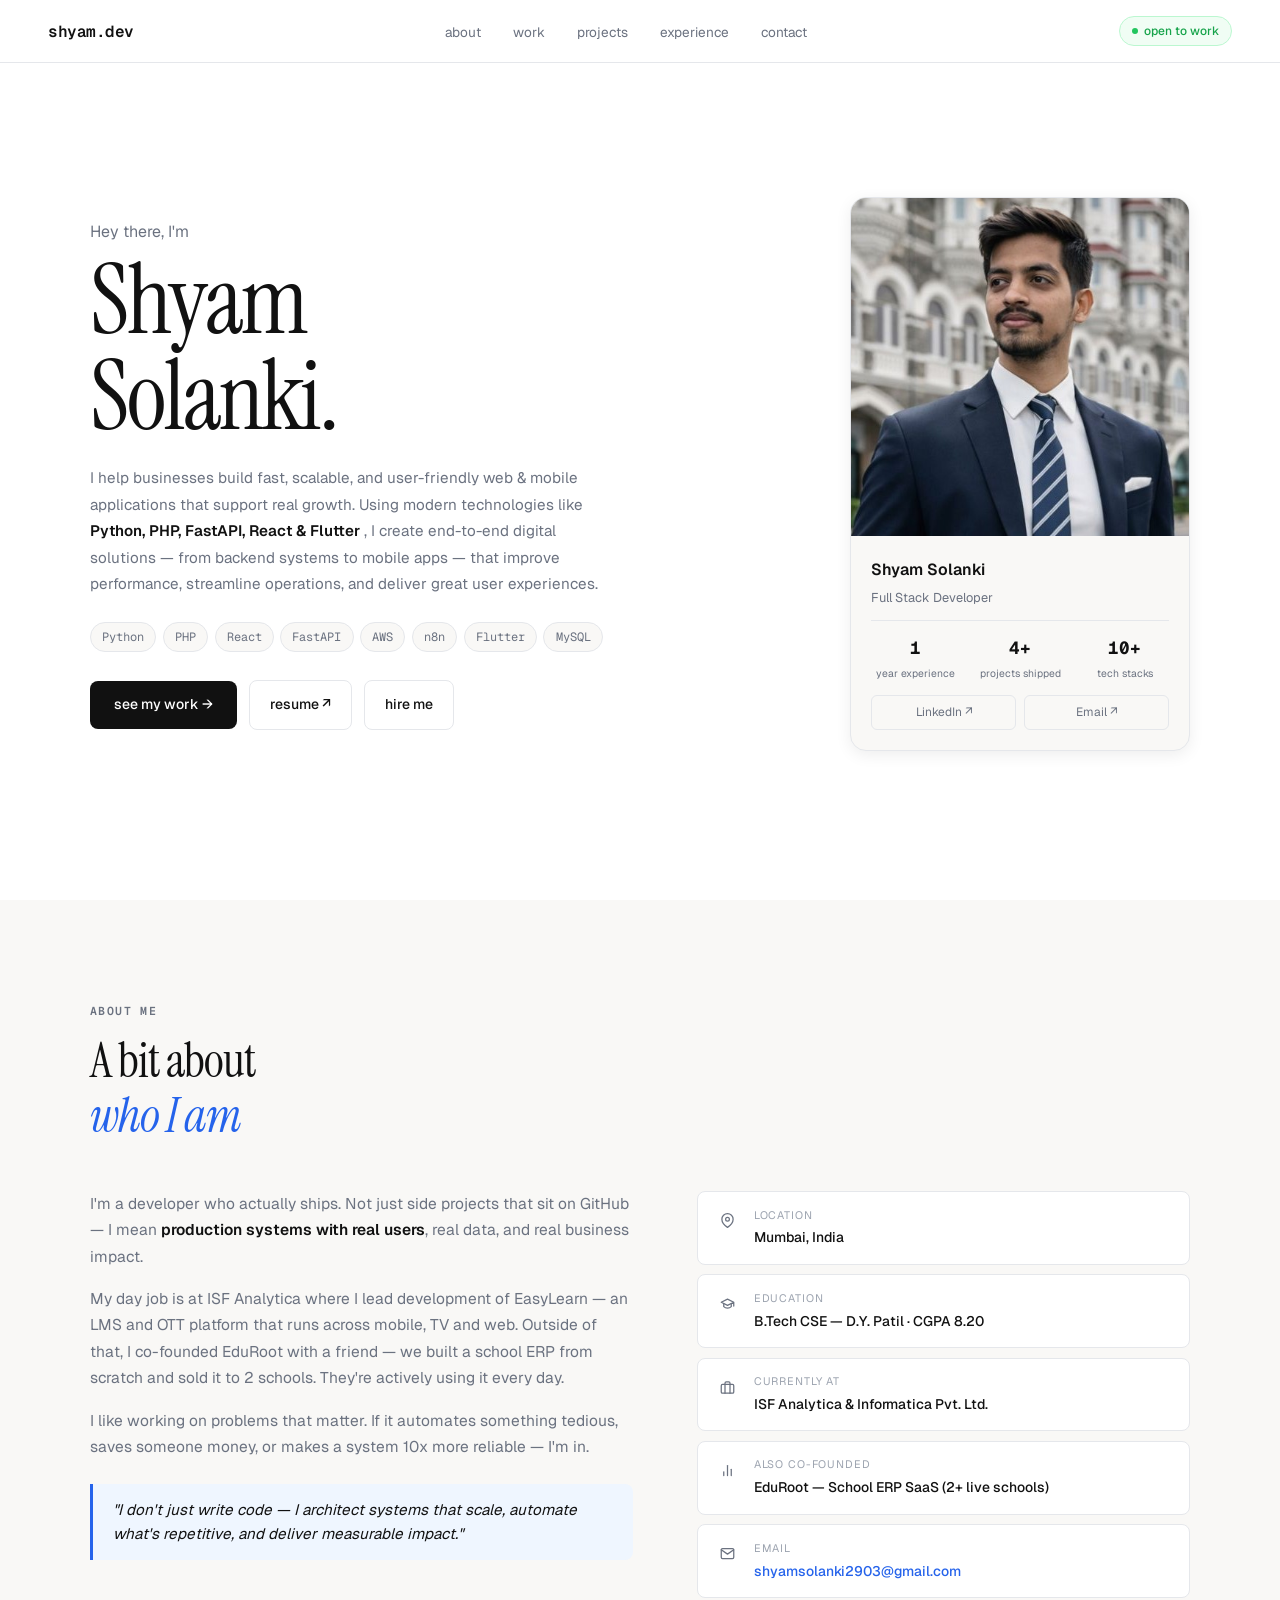
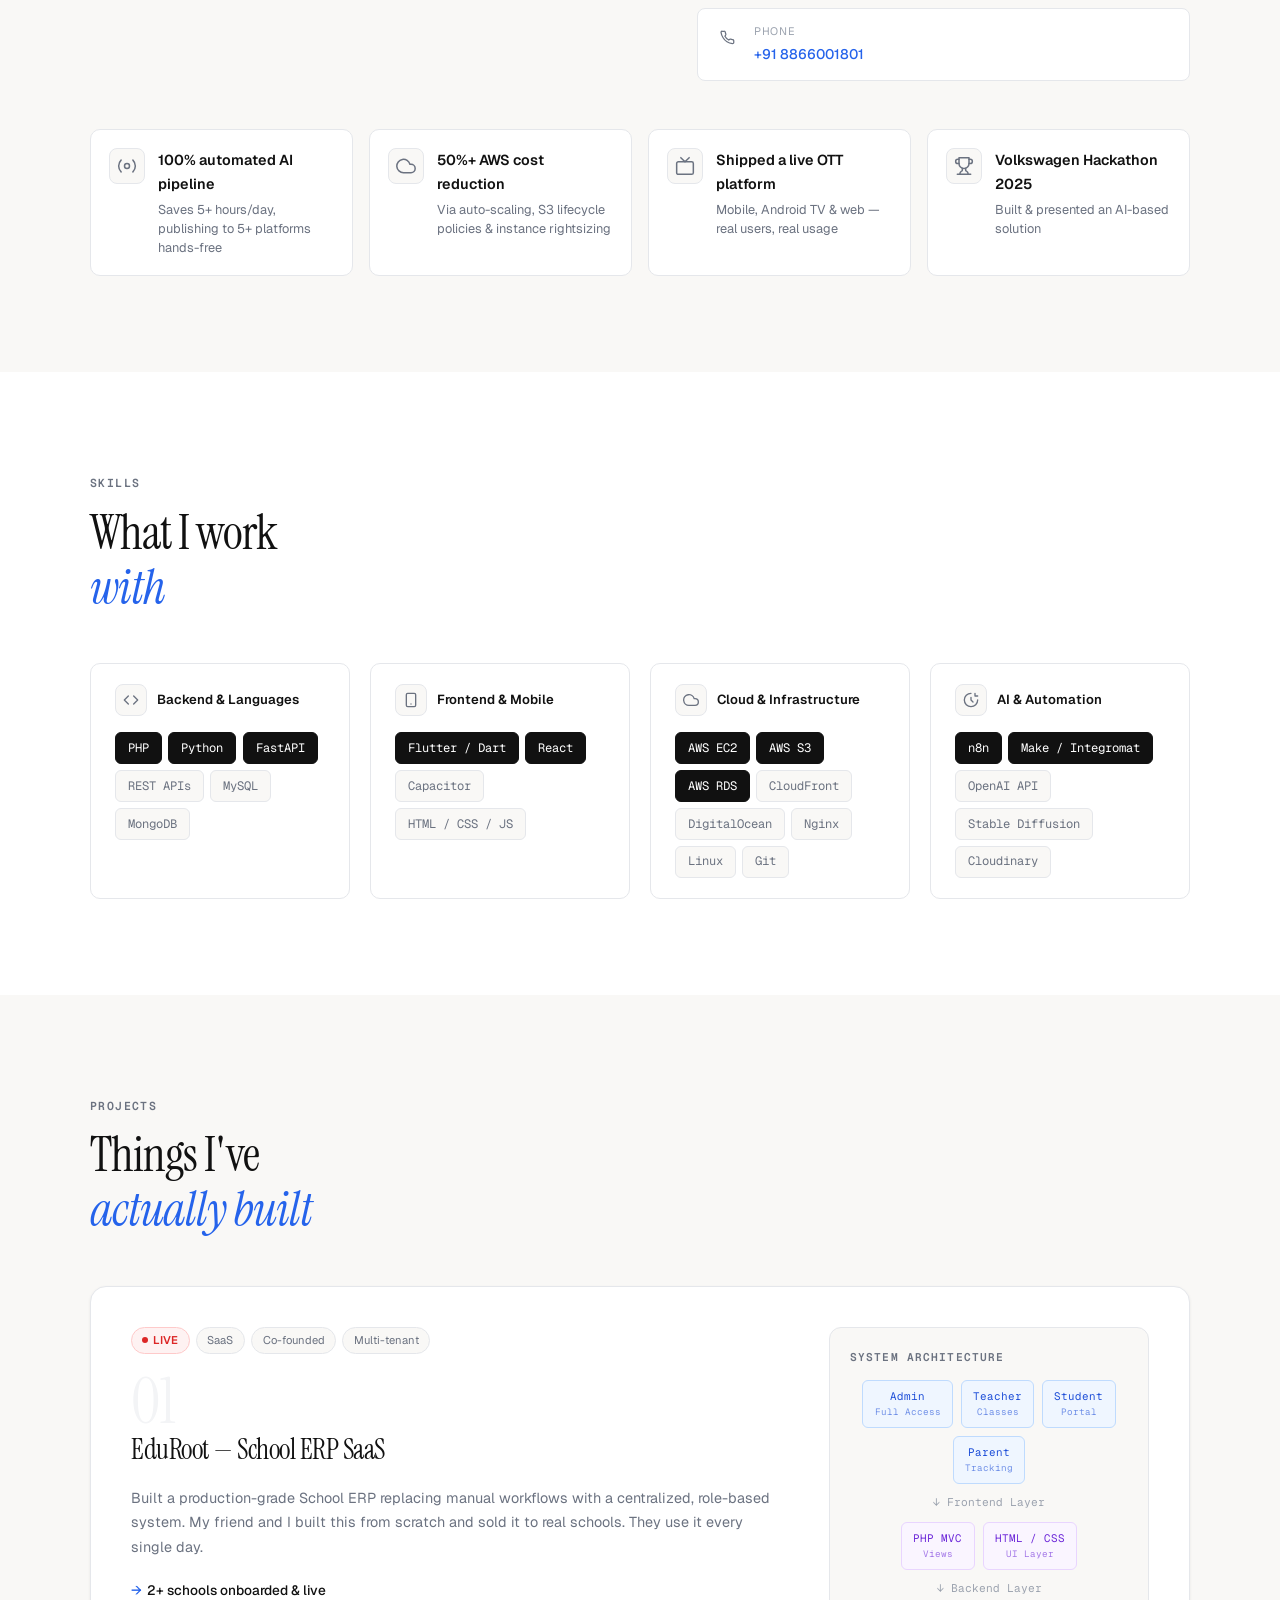
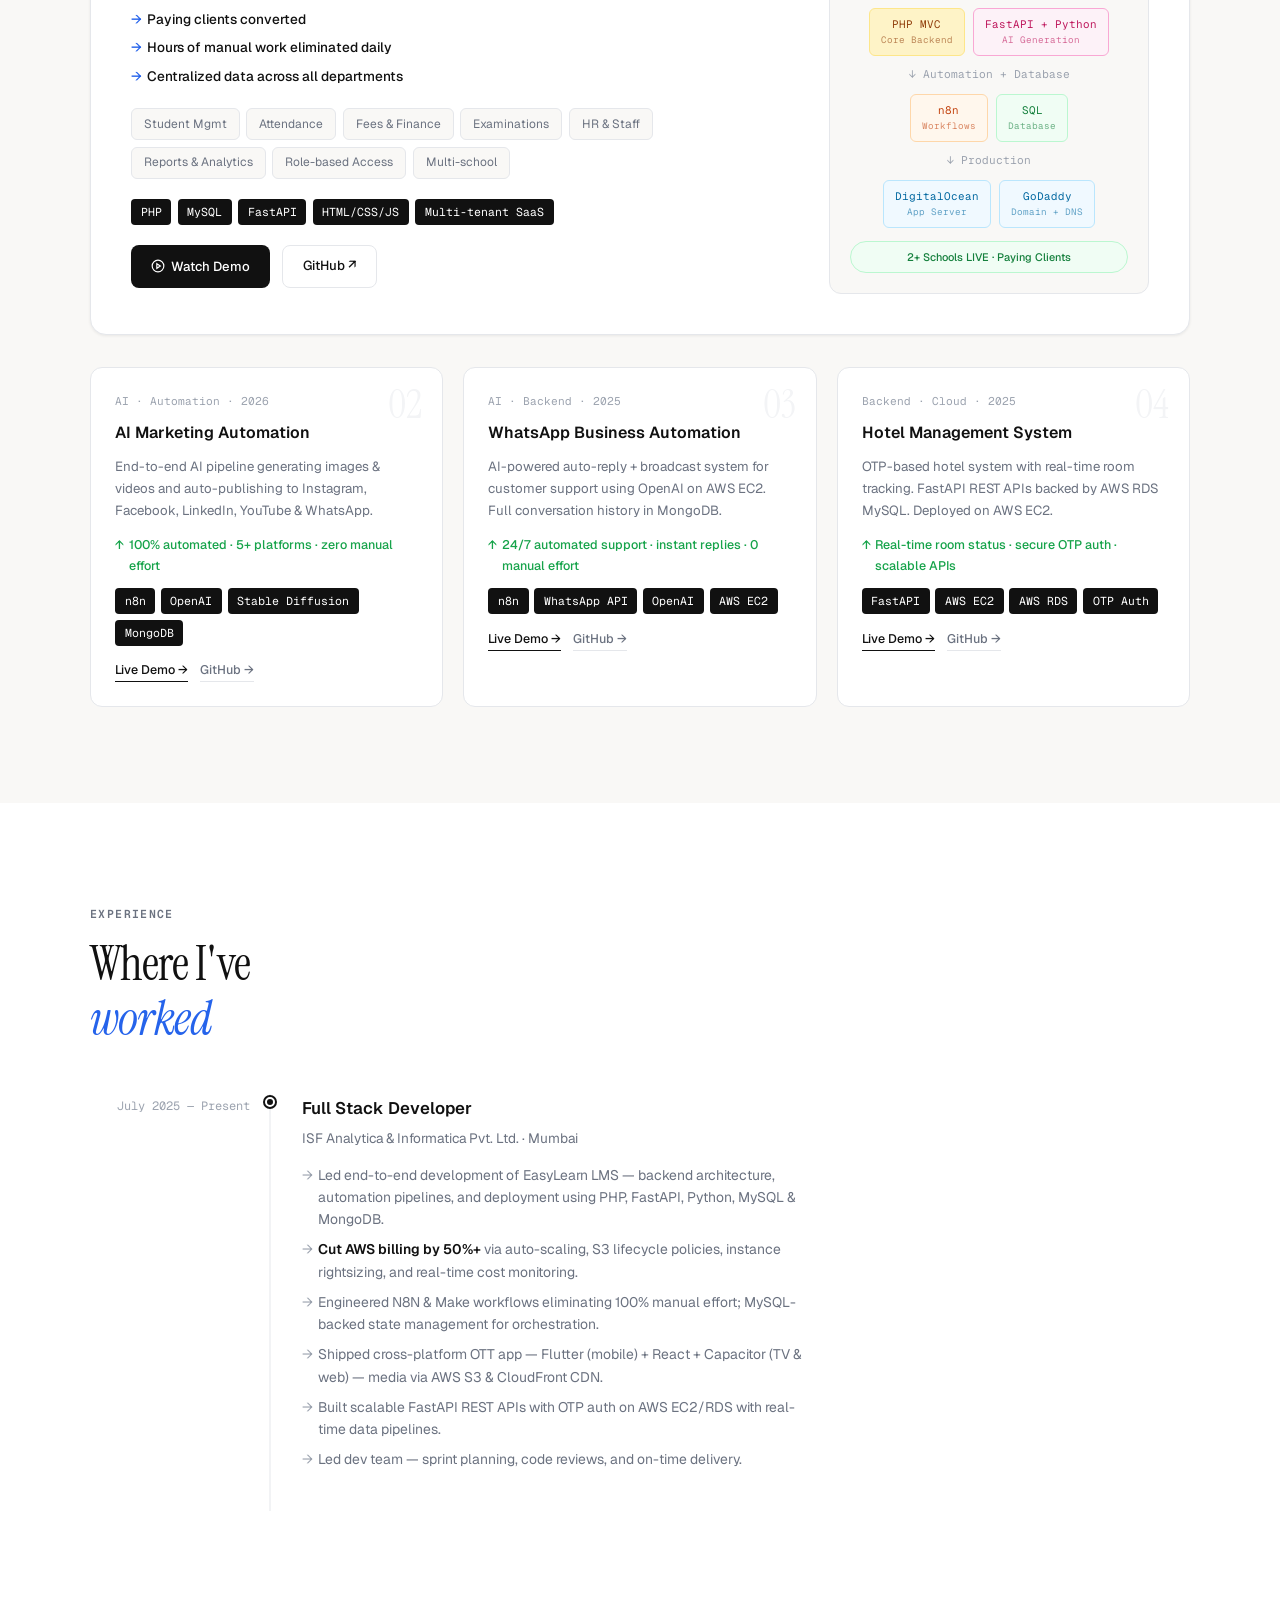
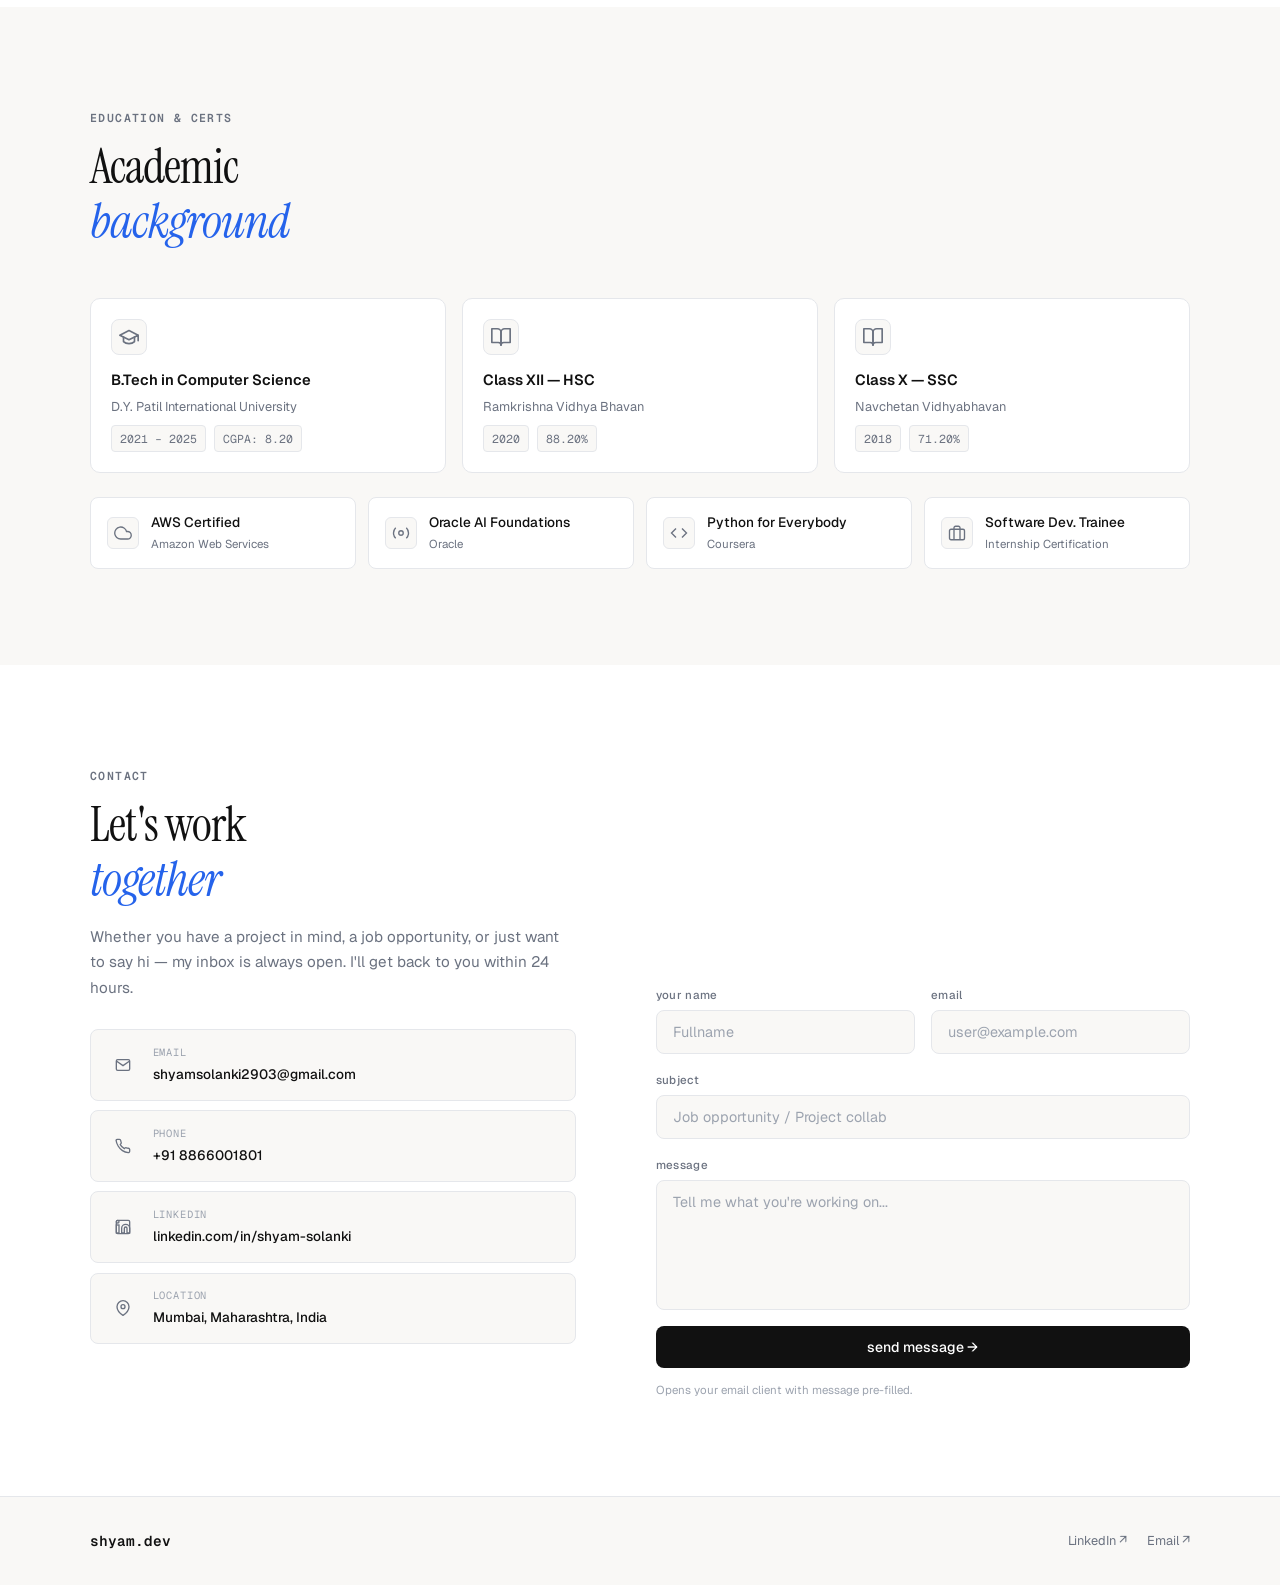
==== commit e357f80b: "changes" ====
--- a/index.html
+++ b/index.html
@@ -31,37 +31,37 @@
     <div class="hero-text fade-in">
       <p class="hero-greeting">Hey there, I'm</p>
       <h1 class="hero-name">Shyam<br>Solanki.</h1>
-      <p class="hero-tagline">I help businesses build <span class="underline-accent">fast, scalable</span> digital products<br>that drive real growth and better user experiences.</p>
       <p class="hero-bio">
-        I build web and mobile applications that are actually used in real environments — not just demos.
-        From backend systems to full products, I focus on making things reliable, scalable, and easy to use.
-        I've worked with technologies like <strong>Python, PHP, FastAPI, React &amp; Flutter</strong> to ship
-        complete solutions that solve real problems.
+        I help businesses build fast, scalable, and user-friendly web &amp; mobile applications
+        that support real growth. Using modern technologies like <strong> Python, PHP, FastAPI,
+          React &amp; Flutter</strong> , I create end-to-end digital solutions — from backend systems
+        to mobile apps — that improve performance, streamline operations, and deliver
+        great user experiences.
       </p>
       <div class="hero-chips">
-        <span class="hchip">PHP</span><span class="hchip">Python</span>
-        <span class="hchip">Flutter</span><span class="hchip">FastAPI</span>
+        <span class="hchip">Python</span><span class="hchip">PHP</span>
+        <span class="hchip">React</span><span class="hchip">FastAPI</span>
         <span class="hchip">AWS</span><span class="hchip">n8n</span>
-        <span class="hchip">React</span><span class="hchip">MySQL</span>
+        <span class="hchip">Flutter</span><span class="hchip">MySQL</span>
       </div>
       <div class="hero-cta">
-        <a href="#projects" class="btn-main">view projects →</a>
+        <a href="#projects" class="btn-main">see my work →</a>
         <a href="https://drive.google.com/file/d/1_miyXjK9NDk7Ns7r4jFU32UhHkXNwP1Z/view?usp=sharing" target="_blank" rel="noopener" class="btn-ghost">resume ↗</a>
-        <a href="#contact" class="btn-ghost">let's connect</a>
+        <a href="#contact" class="btn-ghost">hire me</a>
       </div>
     </div>
     <div class="hero-card fade-in" style="transition-delay:0.2s">
       <div class="card-photo">
-        <img src="profile.jpg" alt="Shyam Solanki" onerror="this.style.display='none';this.parentElement.innerHTML='<div class=\'card-initials\'>SS</div>'">
+        <img src="profile.jpeg" alt="Shyam Solanki" onerror="this.style.display='none';this.parentElement.innerHTML='<div class=\'card-initials\'>SS</div>'">
       </div>
       <div class="card-body">
         <div class="card-name">Shyam Solanki</div>
-        <div class="card-role">Full Stack Engineer · Open to Work</div>
+        <div class="card-role">Full Stack Developer</div>
         <div class="card-divider"></div>
         <div class="card-stats">
-          <div class="cstat"><div class="cstat-num">1+</div><div class="cstat-label">year experience</div></div>
-          <div class="cstat"><div class="cstat-num">Real</div><div class="cstat-label">apps deployed</div></div>
-          <div class="cstat"><div class="cstat-num">Full</div><div class="cstat-label">stack &amp; cloud</div></div>
+          <div class="cstat"><div class="cstat-num">1</div><div class="cstat-label">year experience</div></div>
+          <div class="cstat"><div class="cstat-num">4+</div><div class="cstat-label">projects shipped</div></div>
+          <div class="cstat"><div class="cstat-num">10+</div><div class="cstat-label">tech stacks</div></div>
         </div>
         <div class="card-links">
           <a href="https://linkedin.com/in/shyam-solanki" target="_blank" class="card-link">LinkedIn ↗</a>
@@ -111,13 +111,13 @@
           <div class="fact-icon"><svg width="15" height="15" viewBox="0 0 24 24" fill="none" stroke="currentColor" stroke-width="2" stroke-linecap="round" stroke-linejoin="round"><path d="M22 16.92v3a2 2 0 0 1-2.18 2 19.79 19.79 0 0 1-8.63-3.07A19.5 19.5 0 0 1 4.69 12 19.79 19.79 0 0 1 1.6 3.42 2 2 0 0 1 3.57 2h3a2 2 0 0 1 2 1.72 12.84 12.84 0 0 0 .7 2.81 2 2 0 0 1-.45 2.11L7.91 9.91a16 16 0 0 0 6.13 6.13l.91-.91a2 2 0 0 1 2.11-.45 12.84 12.84 0 0 0 2.81.7A2 2 0 0 1 22 16.92z"/></svg></div>
           <div><div class="fact-label">Phone</div><div class="fact-value"><a href="tel:+918866001801">+91 8866001801</a></div></div>
         </div>
-        <div class="fact-card fact-card--highlight">
-          <div class="fact-icon" style="color:#16a34a"><svg width="15" height="15" viewBox="0 0 24 24" fill="none" stroke="currentColor" stroke-width="2" stroke-linecap="round" stroke-linejoin="round"><path d="M22 11.08V12a10 10 0 1 1-5.93-9.14"/><polyline points="22 4 12 14.01 9 11.01"/></svg></div>
-          <div><div class="fact-label">Availability</div><div class="fact-value" style="color:#16a34a;font-weight:600;">Open to new opportunities</div></div>
-        </div>
       </div>
     </div>
     <div class="achievements fade-in">
+      <div class="ach-item">
+        <div class="ach-icon"><svg width="20" height="20" viewBox="0 0 24 24" fill="none" stroke="currentColor" stroke-width="1.8" stroke-linecap="round" stroke-linejoin="round"><circle cx="12" cy="12" r="3"/><path d="M19.07 4.93a10 10 0 0 1 0 14.14"/><path d="M4.93 4.93a10 10 0 0 0 0 14.14"/></svg></div>
+        <div><div class="ach-title">100% automated AI pipeline</div><div class="ach-desc">Saves 5+ hours/day, publishing to 5+ platforms hands-free</div></div>
+      </div>
       <div class="ach-item">
         <div class="ach-icon"><svg width="20" height="20" viewBox="0 0 24 24" fill="none" stroke="currentColor" stroke-width="1.8" stroke-linecap="round" stroke-linejoin="round"><path d="M18 10h-1.26A8 8 0 1 0 9 20h9a5 5 0 0 0 0-10z"/></svg></div>
         <div><div class="ach-title">50%+ AWS cost reduction</div><div class="ach-desc">Via auto-scaling, S3 lifecycle policies &amp; instance rightsizing</div></div>
@@ -125,10 +125,6 @@
       <div class="ach-item">
         <div class="ach-icon"><svg width="20" height="20" viewBox="0 0 24 24" fill="none" stroke="currentColor" stroke-width="1.8" stroke-linecap="round" stroke-linejoin="round"><rect x="2" y="7" width="20" height="15" rx="2"/><polyline points="17 2 12 7 7 2"/></svg></div>
         <div><div class="ach-title">Shipped a live OTT platform</div><div class="ach-desc">Mobile, Android TV &amp; web — real users, real usage</div></div>
-      </div>
-      <div class="ach-item">
-        <div class="ach-icon"><svg width="20" height="20" viewBox="0 0 24 24" fill="none" stroke="currentColor" stroke-width="1.8" stroke-linecap="round" stroke-linejoin="round"><circle cx="12" cy="12" r="3"/><path d="M19.07 4.93a10 10 0 0 1 0 14.14"/><path d="M4.93 4.93a10 10 0 0 0 0 14.14"/></svg></div>
-        <div><div class="ach-title">100% automated AI pipeline</div><div class="ach-desc">Saves 5+ hours/day, publishing to 5+ platforms hands-free</div></div>
       </div>
       <div class="ach-item">
         <div class="ach-icon"><svg width="20" height="20" viewBox="0 0 24 24" fill="none" stroke="currentColor" stroke-width="1.8" stroke-linecap="round" stroke-linejoin="round"><path d="M6 9H4.5a2.5 2.5 0 0 1 0-5H6"/><path d="M18 9h1.5a2.5 2.5 0 0 0 0-5H18"/><path d="M4 22h16"/><path d="M10 14.66V17c0 .55-.47.98-.97 1.21C7.85 18.75 7 20.24 7 22"/><path d="M14 14.66V17c0 .55.47.98.97 1.21C16.15 18.75 17 20.24 17 22"/><path d="M18 2H6v7a6 6 0 0 0 12 0V2z"/></svg></div>
@@ -228,12 +224,12 @@
         </div>
         <div class="ph-num">01</div>
         <h3 class="ph-title">EduRoot — School ERP SaaS</h3>
-        <p class="ph-desc">Built a school ERP system to replace manual processes with a centralized platform. Developed this from scratch with a friend and deployed it for real schools. It's currently being used daily for managing students, attendance, fees, and internal operations.</p>
+        <p class="ph-desc">Built a production-grade School ERP replacing manual workflows with a centralized, role-based system. My friend and I built this from scratch and sold it to real schools. They use it every single day.</p>
         <div class="ph-impact">
-          <div class="pi-item">2+ schools actively using the system</div>
-          <div class="pi-item">Converted into paying clients</div>
-          <div class="pi-item">Reduced manual work across operations</div>
-          <div class="pi-item">Centralized data and workflows</div>
+          <div class="pi-item">2+ schools onboarded &amp; live</div>
+          <div class="pi-item">Paying clients converted</div>
+          <div class="pi-item">Hours of manual work eliminated daily</div>
+          <div class="pi-item">Centralized data across all departments</div>
         </div>
         <div class="ph-modules">
           <span class="pm">Student Mgmt</span>
@@ -297,8 +293,8 @@
         <div class="proj-num">02</div>
         <div class="proj-type">AI · Automation · 2026</div>
         <h4 class="proj-title">AI Marketing Automation</h4>
-        <p class="proj-desc">Automated content generation and publishing across multiple platforms.</p>
-        <div class="proj-impact">Reduced manual effort and improved consistency</div>
+        <p class="proj-desc">End-to-end AI pipeline generating images &amp; videos and auto-publishing to Instagram, Facebook, LinkedIn, YouTube &amp; WhatsApp.</p>
+        <div class="proj-impact">100% automated · 5+ platforms · zero manual effort</div>
         <div class="proj-stack"><span class="stag">n8n</span><span class="stag">OpenAI</span><span class="stag">Stable Diffusion</span><span class="stag">MongoDB</span></div>
         <div class="proj-links"><a href="#" class="plink">Live Demo →</a><a href="#" class="plink plink--muted">GitHub →</a></div>
       </div>
@@ -306,8 +302,8 @@
         <div class="proj-num">03</div>
         <div class="proj-type">AI · Backend · 2025</div>
         <h4 class="proj-title">WhatsApp Business Automation</h4>
-        <p class="proj-desc">Automated customer responses and broadcast workflows using AI.</p>
-        <div class="proj-impact">Faster replies and reduced manual handling</div>
+        <p class="proj-desc">AI-powered auto-reply + broadcast system for customer support using OpenAI on AWS EC2. Full conversation history in MongoDB.</p>
+        <div class="proj-impact">24/7 automated support · instant replies · 0 manual effort</div>
         <div class="proj-stack"><span class="stag">n8n</span><span class="stag">WhatsApp API</span><span class="stag">OpenAI</span><span class="stag">AWS EC2</span></div>
         <div class="proj-links"><a href="#" class="plink">Live Demo →</a><a href="#" class="plink plink--muted">GitHub →</a></div>
       </div>
@@ -315,8 +311,8 @@
         <div class="proj-num">04</div>
         <div class="proj-type">Backend · Cloud · 2025</div>
         <h4 class="proj-title">Hotel Management System</h4>
-        <p class="proj-desc">Real-time room tracking system with secure authentication and backend APIs.</p>
-        <div class="proj-impact">Scalable backend with real-time updates</div>
+        <p class="proj-desc">OTP-based hotel system with real-time room tracking. FastAPI REST APIs backed by AWS RDS MySQL. Deployed on AWS EC2.</p>
+        <div class="proj-impact">Real-time room status · secure OTP auth · scalable APIs</div>
         <div class="proj-stack"><span class="stag">FastAPI</span><span class="stag">AWS EC2</span><span class="stag">AWS RDS</span><span class="stag">OTP Auth</span></div>
         <div class="proj-links"><a href="#" class="plink">Live Demo →</a><a href="#" class="plink plink--muted">GitHub →</a></div>
       </div>
@@ -341,7 +337,7 @@
           <div class="exp-role">Full Stack Developer</div>
           <div class="exp-company">ISF Analytica &amp; Informatica Pvt. Ltd. · Mumbai</div>
           <ul class="exp-list">
-            <li>Worked on end-to-end development of EasyLearn LMS, including backend systems, automation workflows, and deployment.</li>
+            <li>Led end-to-end development of EasyLearn LMS — backend architecture, automation pipelines, and deployment using PHP, FastAPI, Python, MySQL &amp; MongoDB.</li>
             <li><strong>Cut AWS billing by 50%+</strong> via auto-scaling, S3 lifecycle policies, instance rightsizing, and real-time cost monitoring.</li>
             <li>Engineered N8N &amp; Make workflows eliminating 100% manual effort; MySQL-backed state management for orchestration.</li>
             <li>Shipped cross-platform OTT app — Flutter (mobile) + React + Capacitor (TV &amp; web) — media via AWS S3 &amp; CloudFront CDN.</li>
@@ -372,7 +368,7 @@
         <div class="edu-icon"><svg width="22" height="22" viewBox="0 0 24 24" fill="none" stroke="currentColor" stroke-width="1.8" stroke-linecap="round" stroke-linejoin="round"><path d="M2 3h6a4 4 0 0 1 4 4v14a3 3 0 0 0-3-3H2z"/><path d="M22 3h-6a4 4 0 0 0-4 4v14a3 3 0 0 1 3-3h7z"/></svg></div>
         <div class="edu-degree">Class XII — HSC</div>
         <div class="edu-inst">Ramkrishna Vidhya Bhavan</div>
-        <div class="edu-meta"><span>2020</span><span>68.20%</span></div>
+        <div class="edu-meta"><span>2020</span><span>88.20%</span></div>
       </div>
       <div class="edu-card">
         <div class="edu-icon"><svg width="22" height="22" viewBox="0 0 24 24" fill="none" stroke="currentColor" stroke-width="1.8" stroke-linecap="round" stroke-linejoin="round"><path d="M2 3h6a4 4 0 0 1 4 4v14a3 3 0 0 0-3-3H2z"/><path d="M22 3h-6a4 4 0 0 0-4 4v14a3 3 0 0 1 3-3h7z"/></svg></div>
@@ -409,7 +405,7 @@
       <div class="contact-left fade-in">
         <span class="section-eyebrow">contact</span>
         <h2 class="section-title" style="margin-bottom:1rem">Let's work<br><em>together</em></h2>
-        <p class="contact-desc">If you have a project, job opportunity, or just want to connect — feel free to reach out.</p>
+        <p class="contact-desc">Whether you have a project in mind, a job opportunity, or just want to say hi — my inbox is always open. I'll get back to you within 24 hours.</p>
         <div class="contact-items">
           <a href="mailto:shyamsolanki2903@gmail.com" class="contact-item">
             <div class="ci-icon"><svg width="16" height="16" viewBox="0 0 24 24" fill="none" stroke="currentColor" stroke-width="2"><path d="M4 4h16c1.1 0 2 .9 2 2v12c0 1.1-.9 2-2 2H4c-1.1 0-2-.9-2-2V6c0-1.1.9-2 2-2z"/><polyline points="22,6 12,13 2,6"/></svg></div>
@@ -432,8 +428,8 @@
       <div class="contact-right fade-in" style="transition-delay:0.15s;padding-top:14rem">
         <form class="contact-form" id="contactForm">
           <div class="form-row">
-            <div class="fg"><label for="fname">your name</label><input type="text" id="fname" placeholder="John Doe" required></div>
-            <div class="fg"><label for="femail">email</label><input type="email" id="femail" placeholder="john@example.com" required></div>
+            <div class="fg"><label for="fname">your name</label><input type="text" id="fname" placeholder="Fullname" required></div>
+            <div class="fg"><label for="femail">email</label><input type="email" id="femail" placeholder="user@example.com" required></div>
           </div>
           <div class="fg"><label for="fsubject">subject</label><input type="text" id="fsubject" placeholder="Job opportunity / Project collab"></div>
           <div class="fg"><label for="fmessage">message</label><textarea id="fmessage" placeholder="Tell me what you're working on..."></textarea></div>
@@ -449,7 +445,6 @@
   <div class="container footer-inner">
     <div class="footer-left">
       <span class="footer-logo">shyam.dev</span>
-      <span class="footer-copy">Made with care in Mumbai · © 2025 Shyam Solanki</span>
     </div>
     <div class="footer-links">
       <a href="https://linkedin.com/in/shyam-solanki" target="_blank">LinkedIn ↗</a>
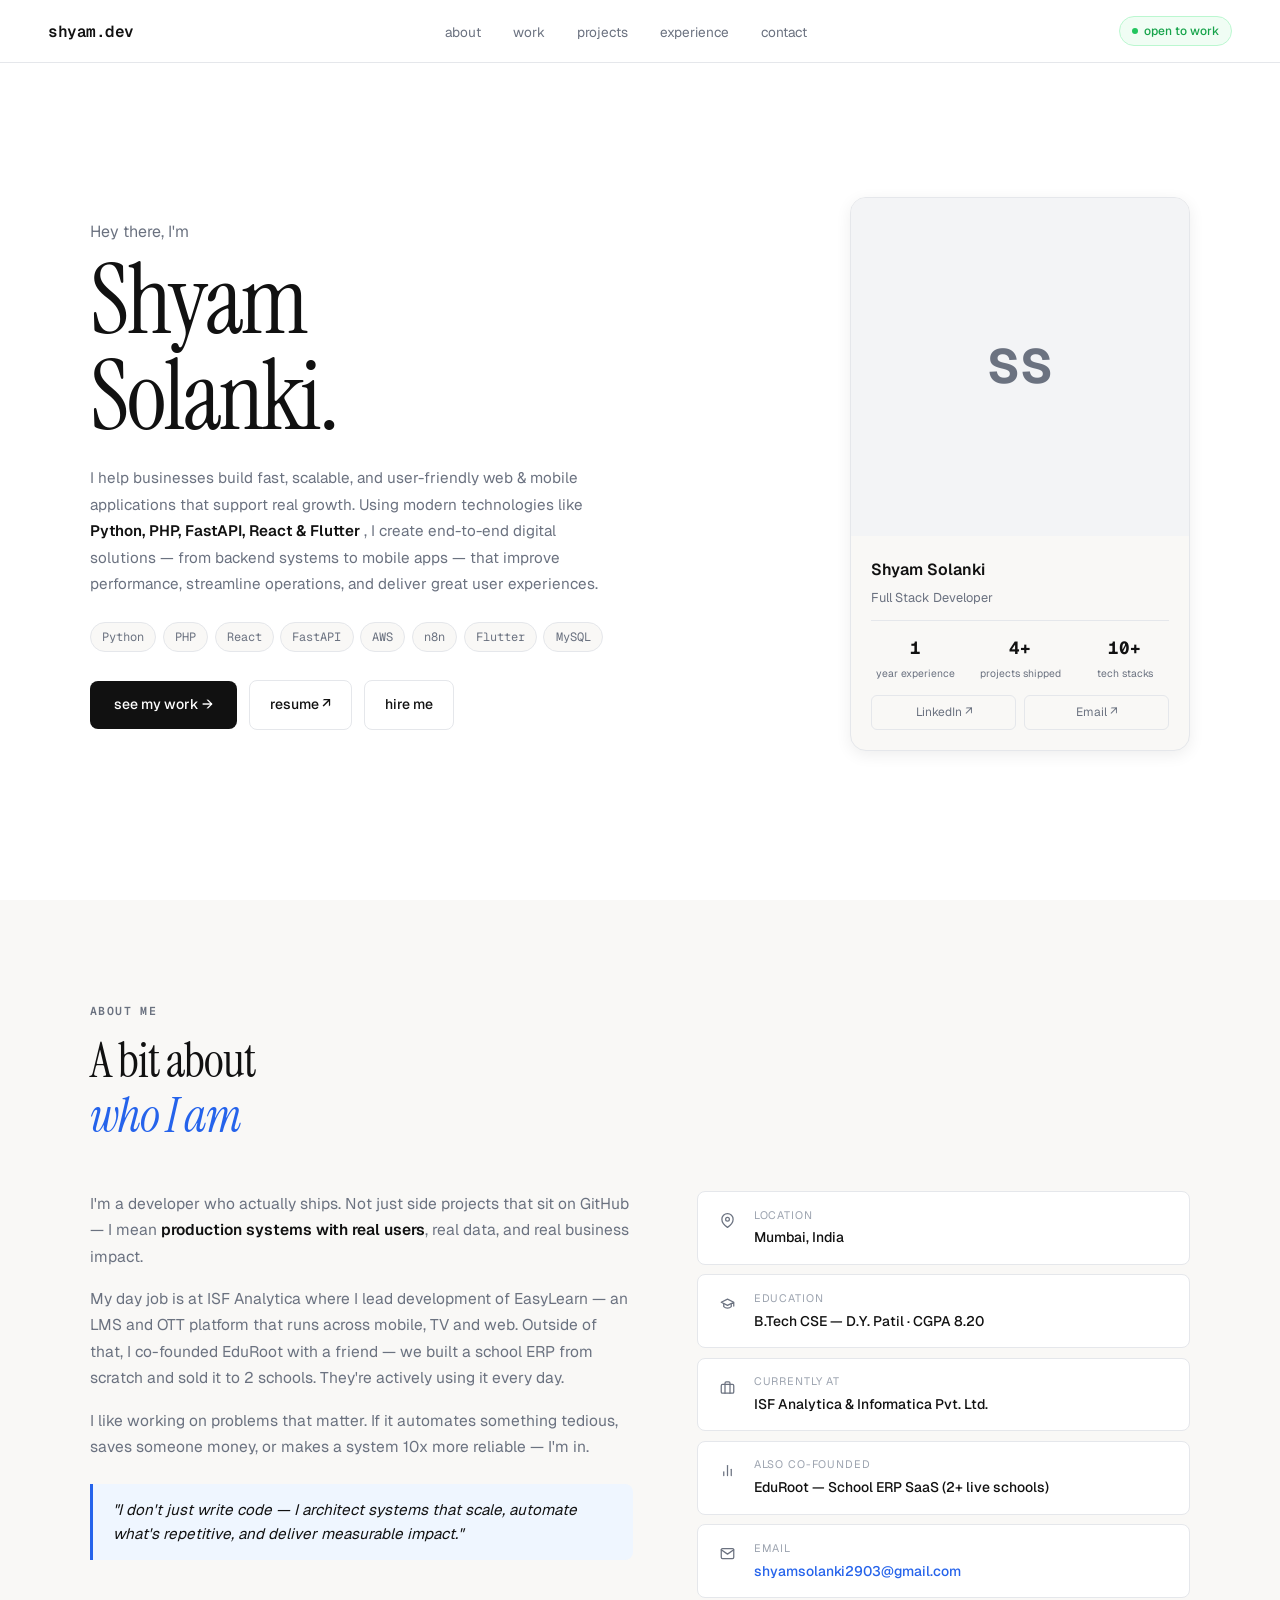
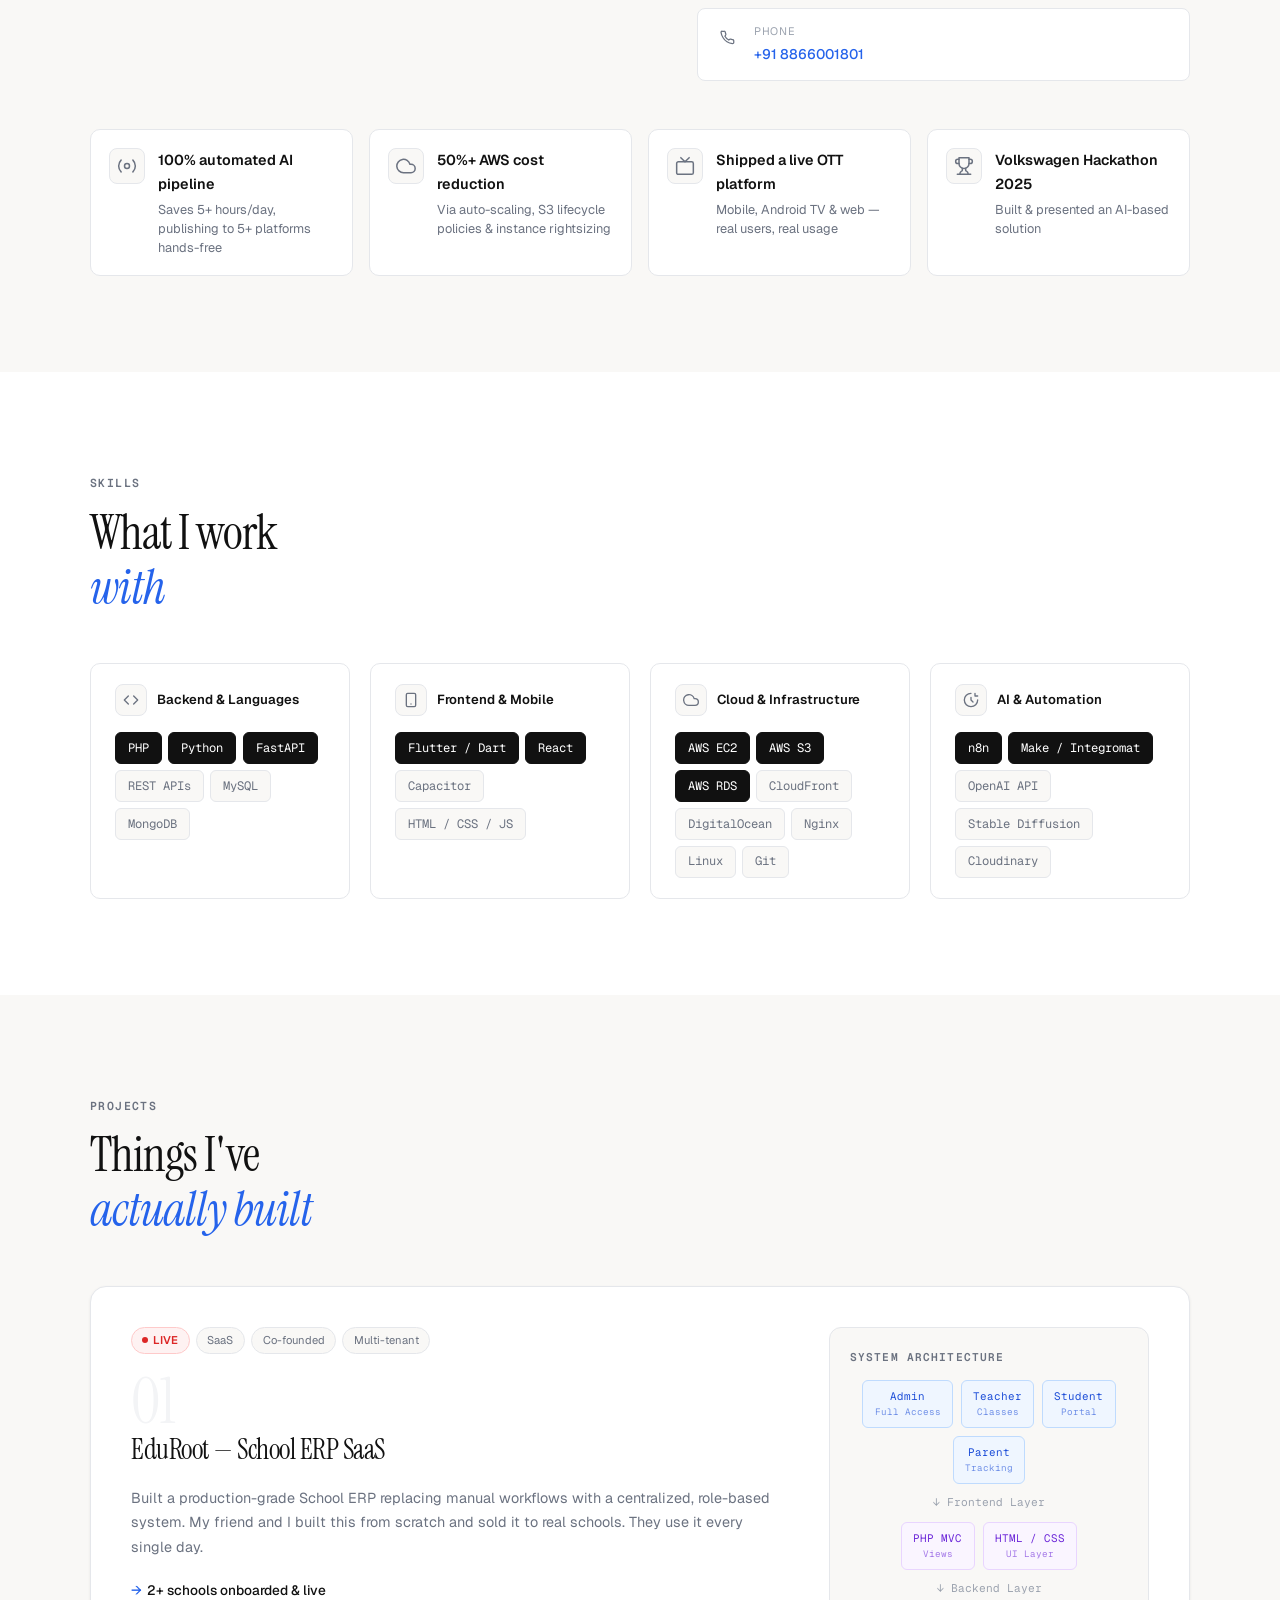
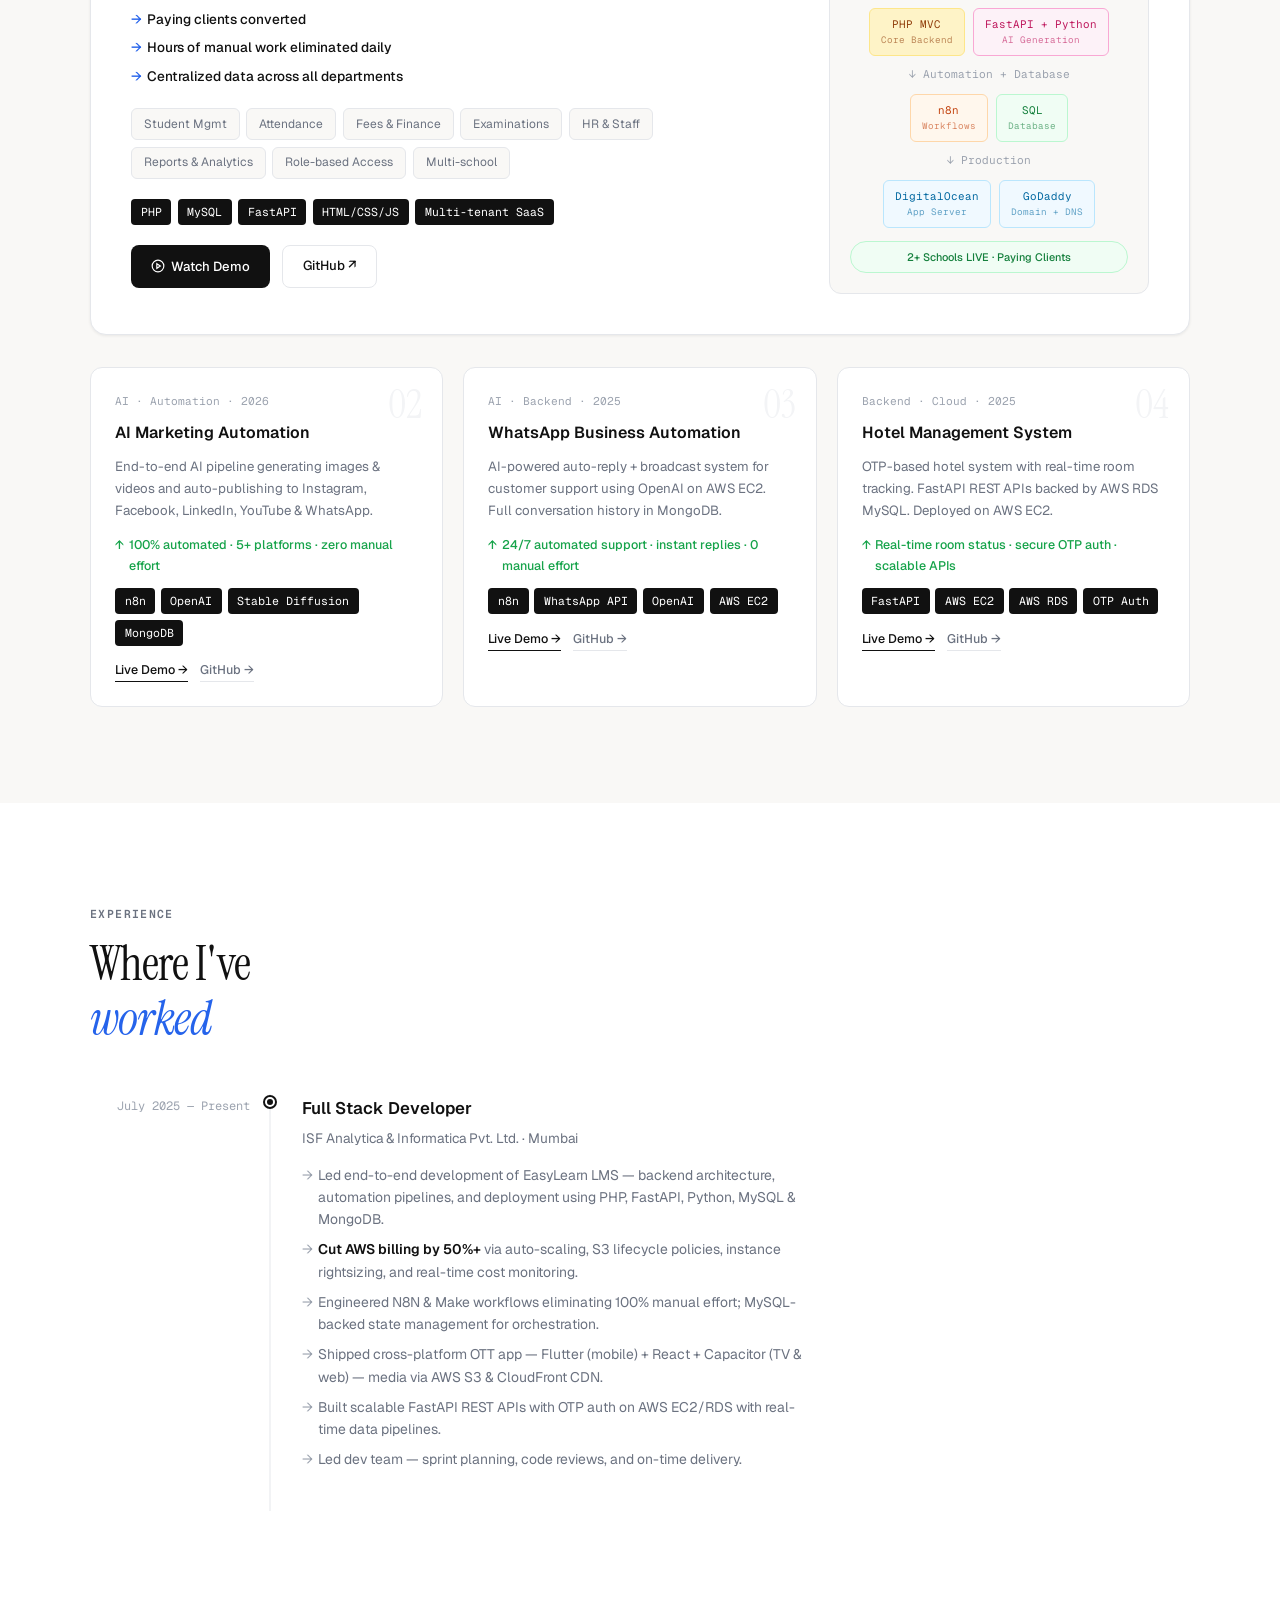
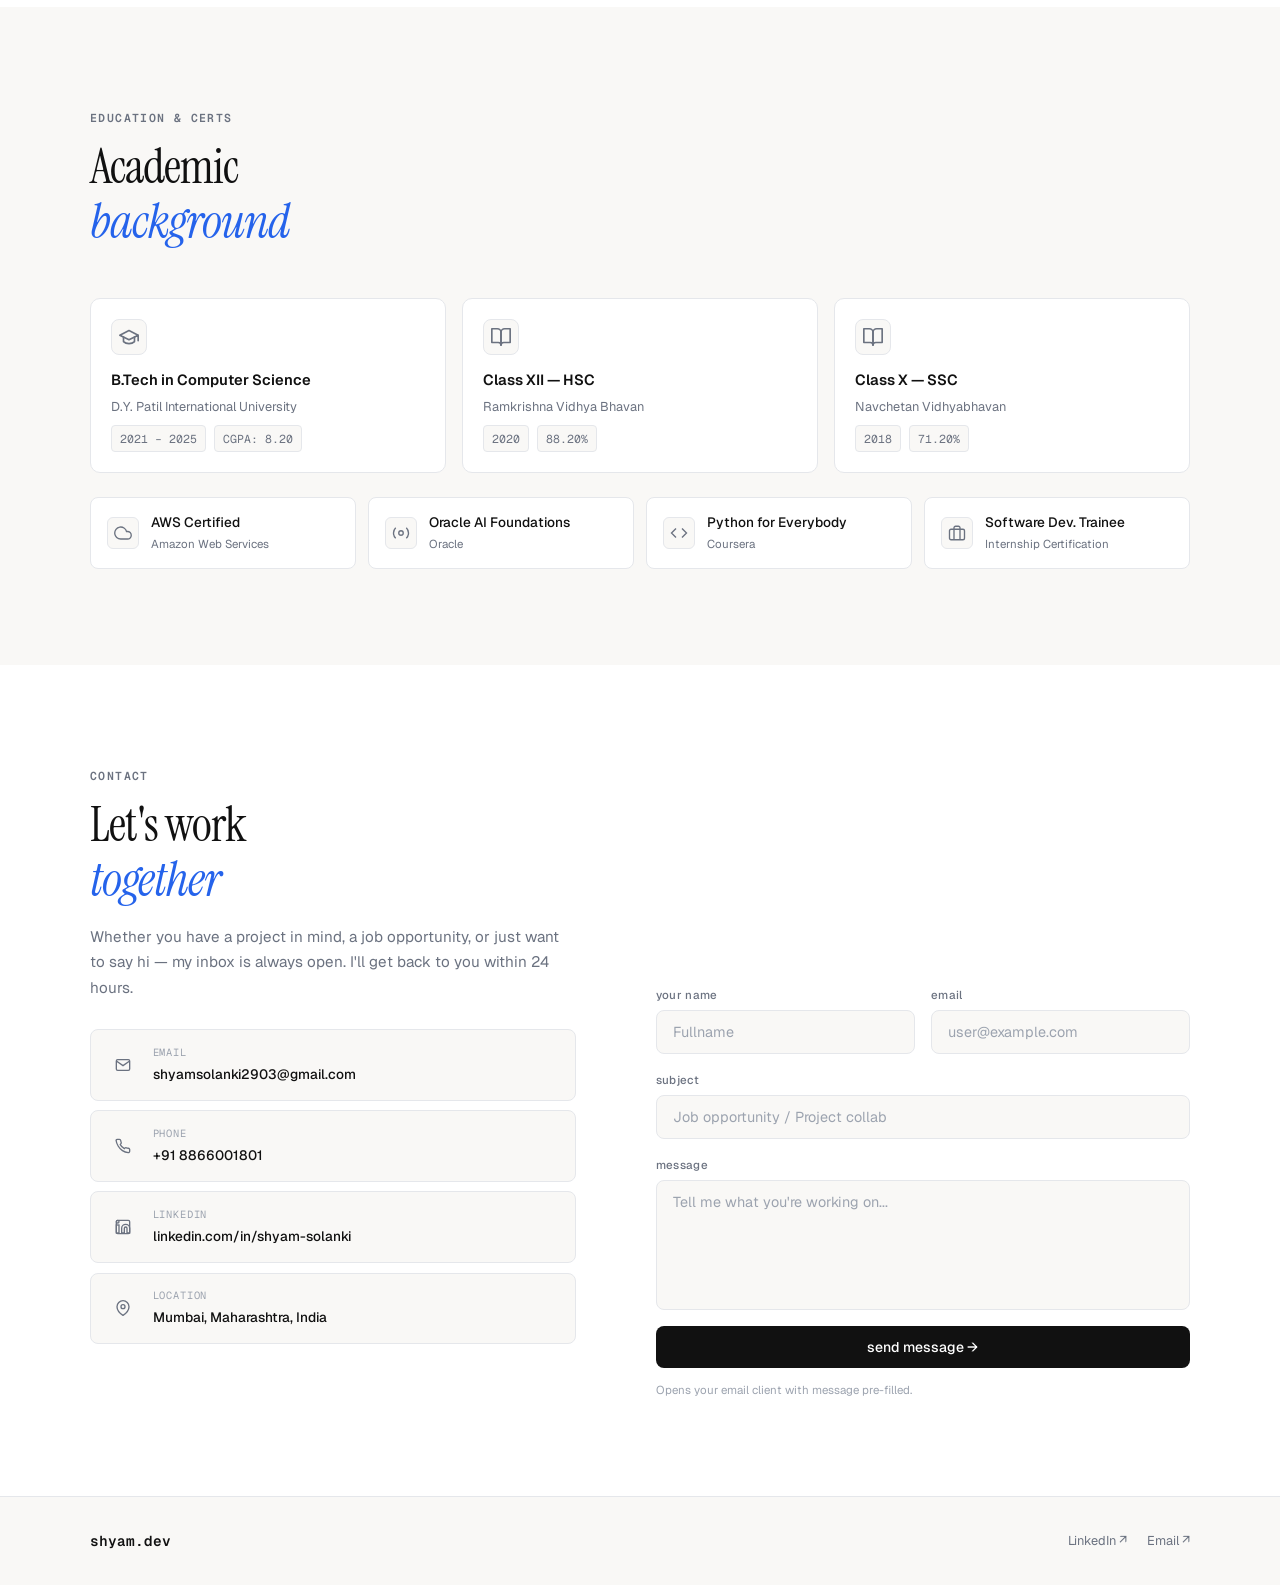
==== commit dc75aad4: "updated'" ====
--- a/index.html
+++ b/index.html
@@ -52,7 +52,7 @@
     </div>
     <div class="hero-card fade-in" style="transition-delay:0.2s">
       <div class="card-photo">
-        <img src="profile.jpeg" alt="Shyam Solanki" onerror="this.style.display='none';this.parentElement.innerHTML='<div class=\'card-initials\'>SS</div>'">
+        <img src="profile.jpg" alt="Shyam Solanki" onerror="this.style.display='none';this.parentElement.innerHTML='<div class=\'card-initials\'>SS</div>'">
       </div>
       <div class="card-body">
         <div class="card-name">Shyam Solanki</div>
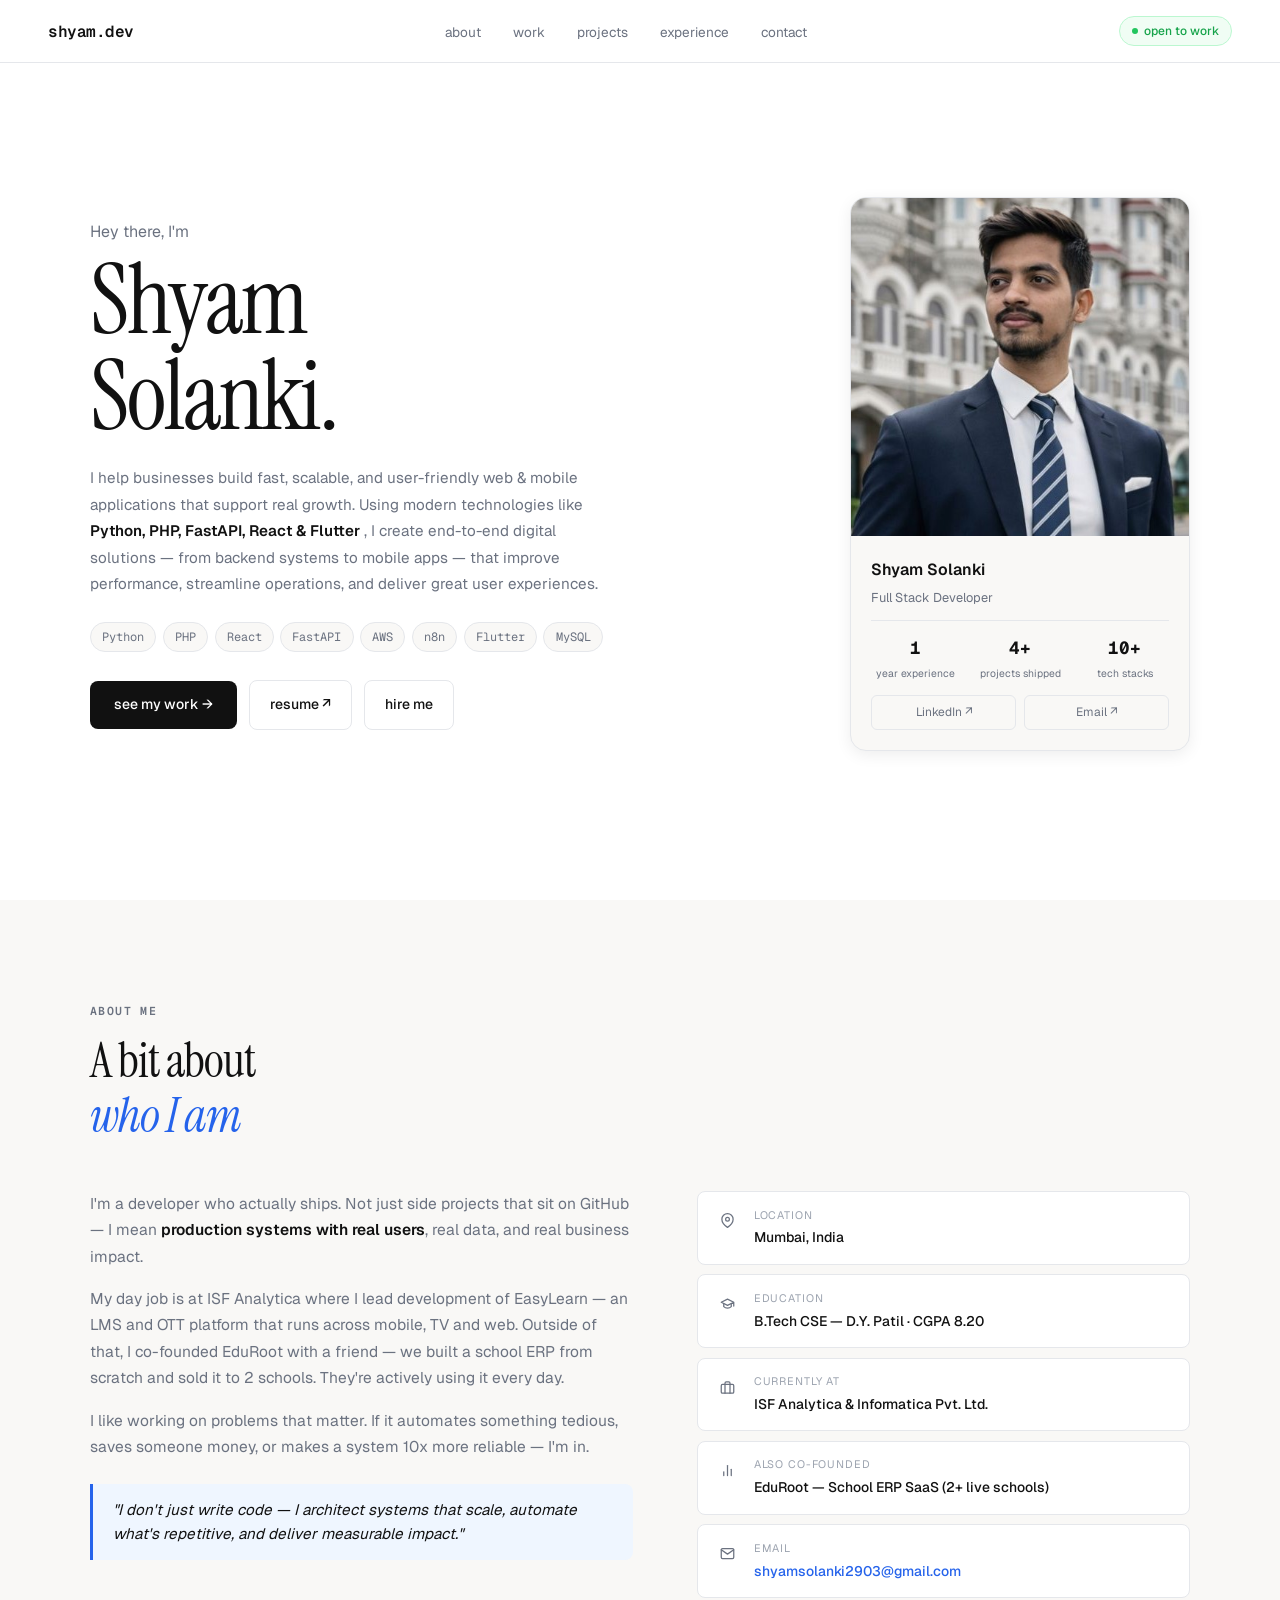
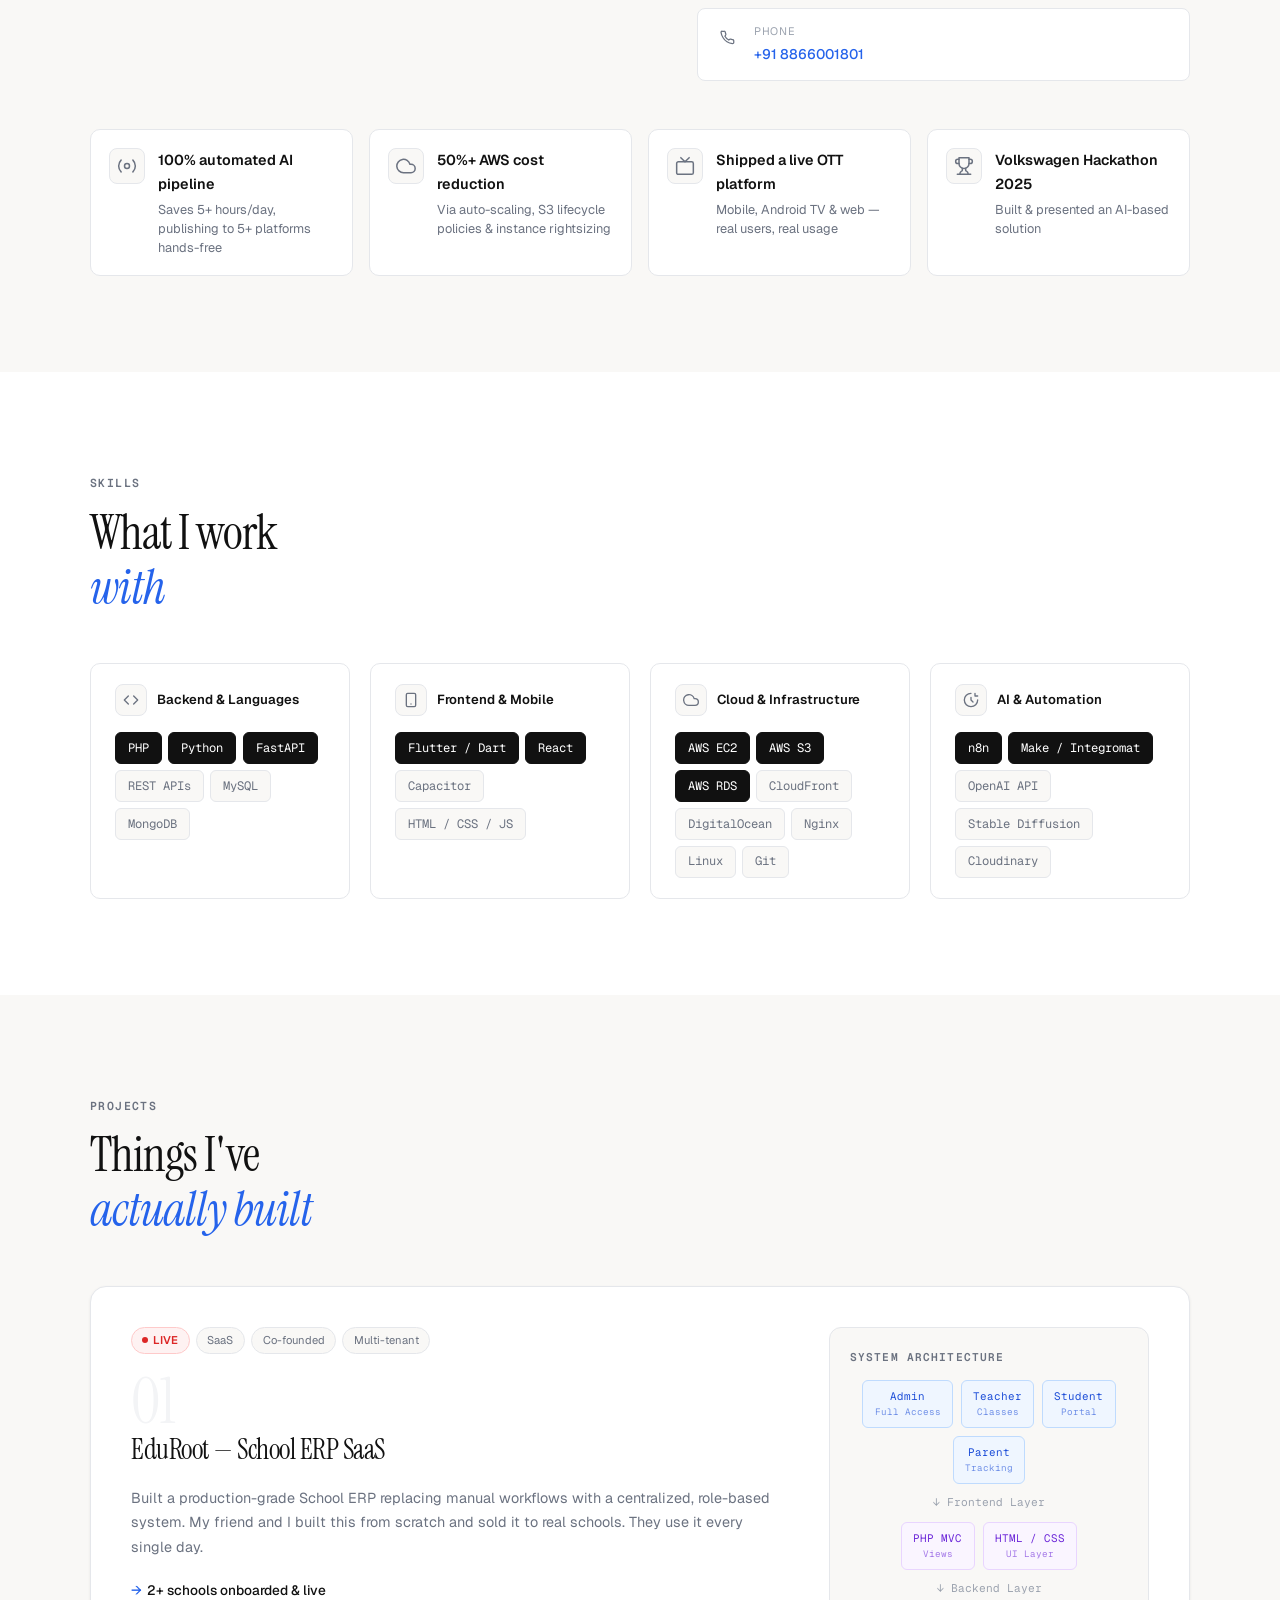
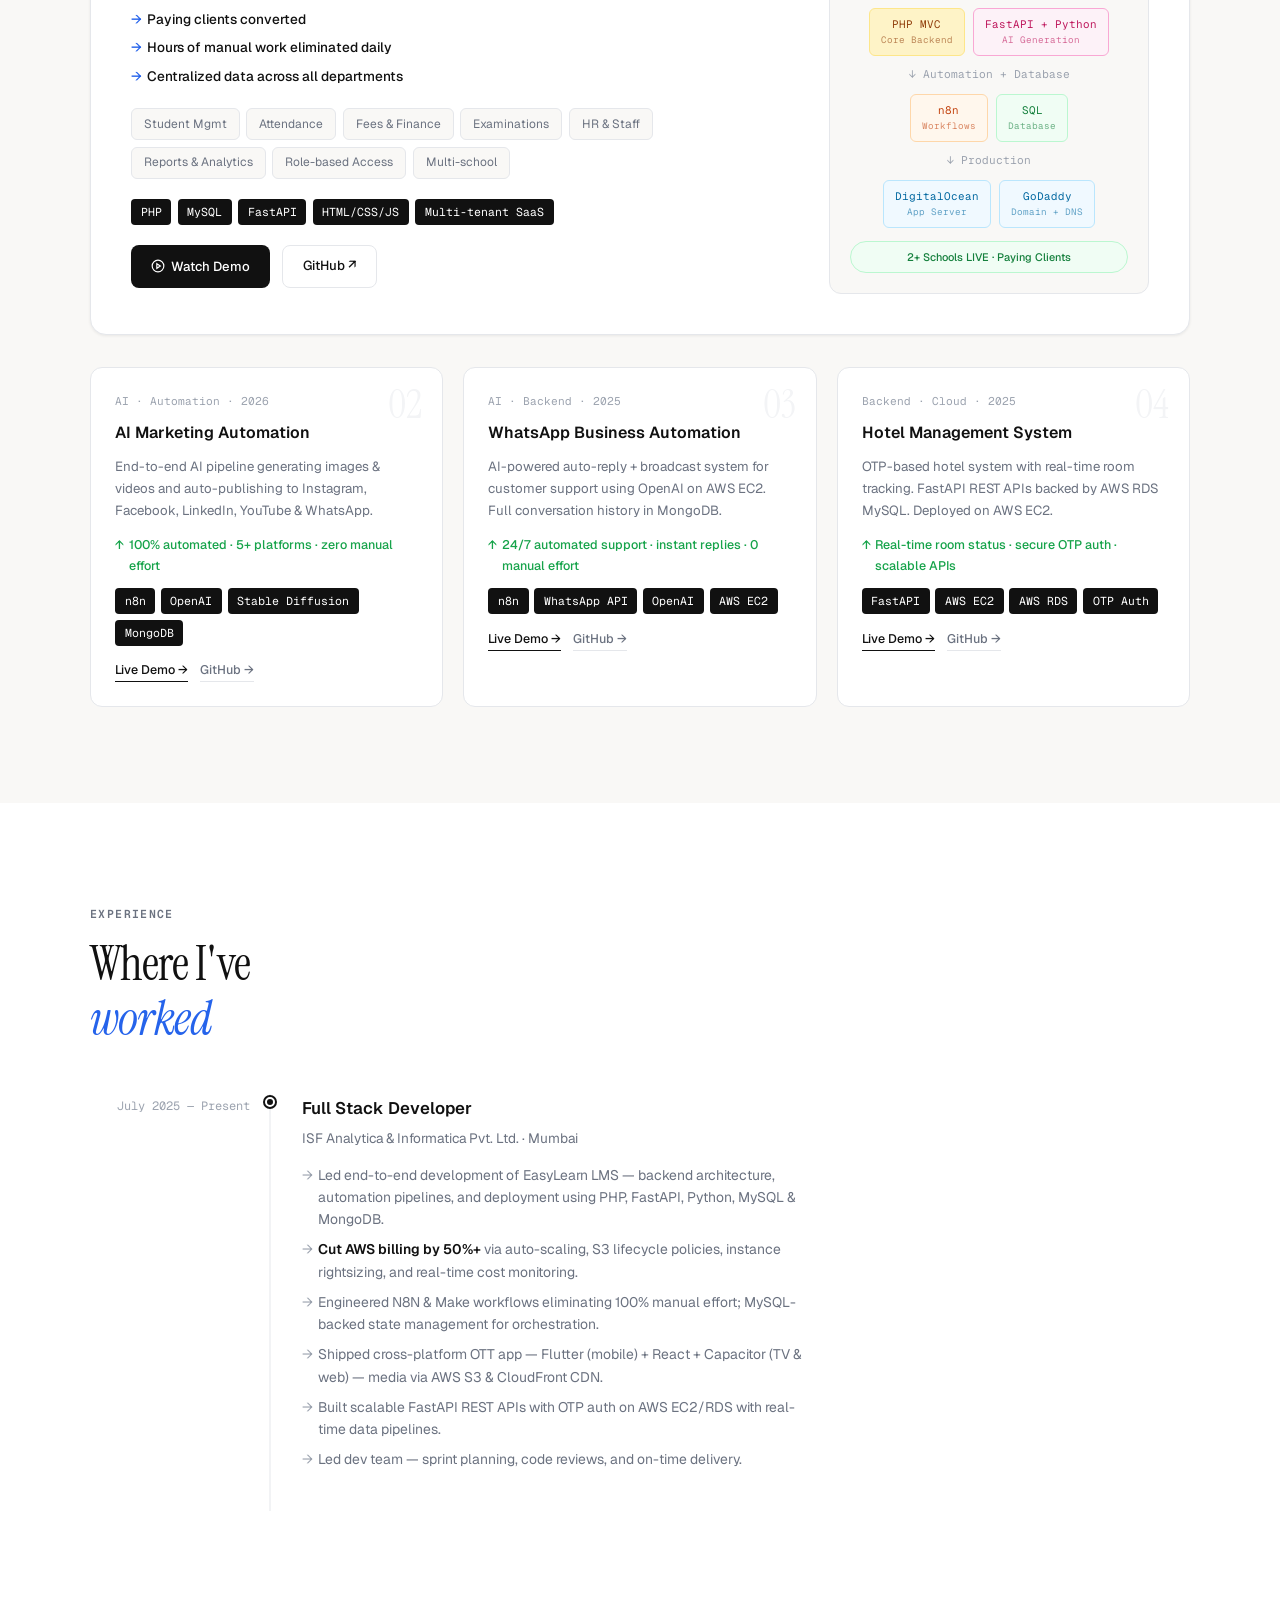
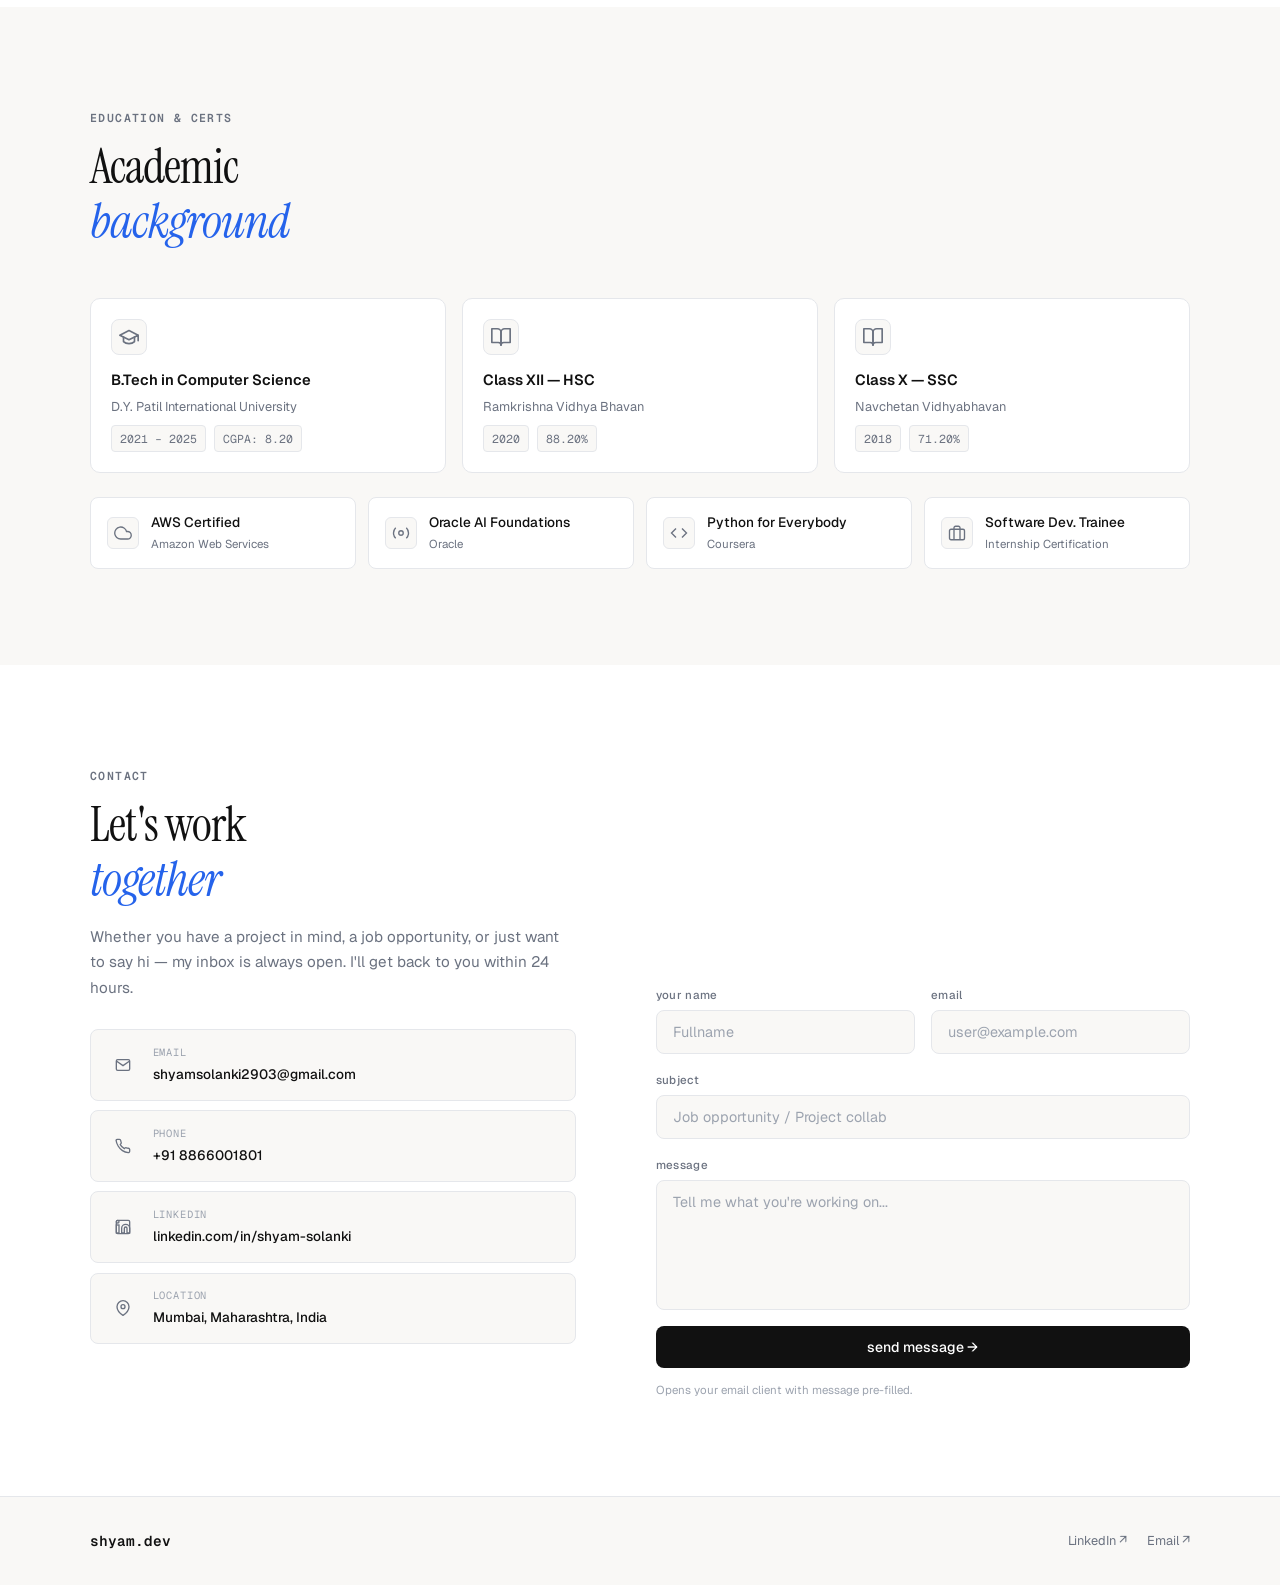
==== commit d7d0854a: "profile image" ====
--- a/index.html
+++ b/index.html
@@ -52,7 +52,7 @@
     </div>
     <div class="hero-card fade-in" style="transition-delay:0.2s">
       <div class="card-photo">
-        <img src="profile.jpg" alt="Shyam Solanki" onerror="this.style.display='none';this.parentElement.innerHTML='<div class=\'card-initials\'>SS</div>'">
+        <img src="profile.jpeg" alt="Shyam Solanki" onerror="this.style.display='none';this.parentElement.innerHTML='<div class=\'card-initials\'>SS</div>'">
       </div>
       <div class="card-body">
         <div class="card-name">Shyam Solanki</div>
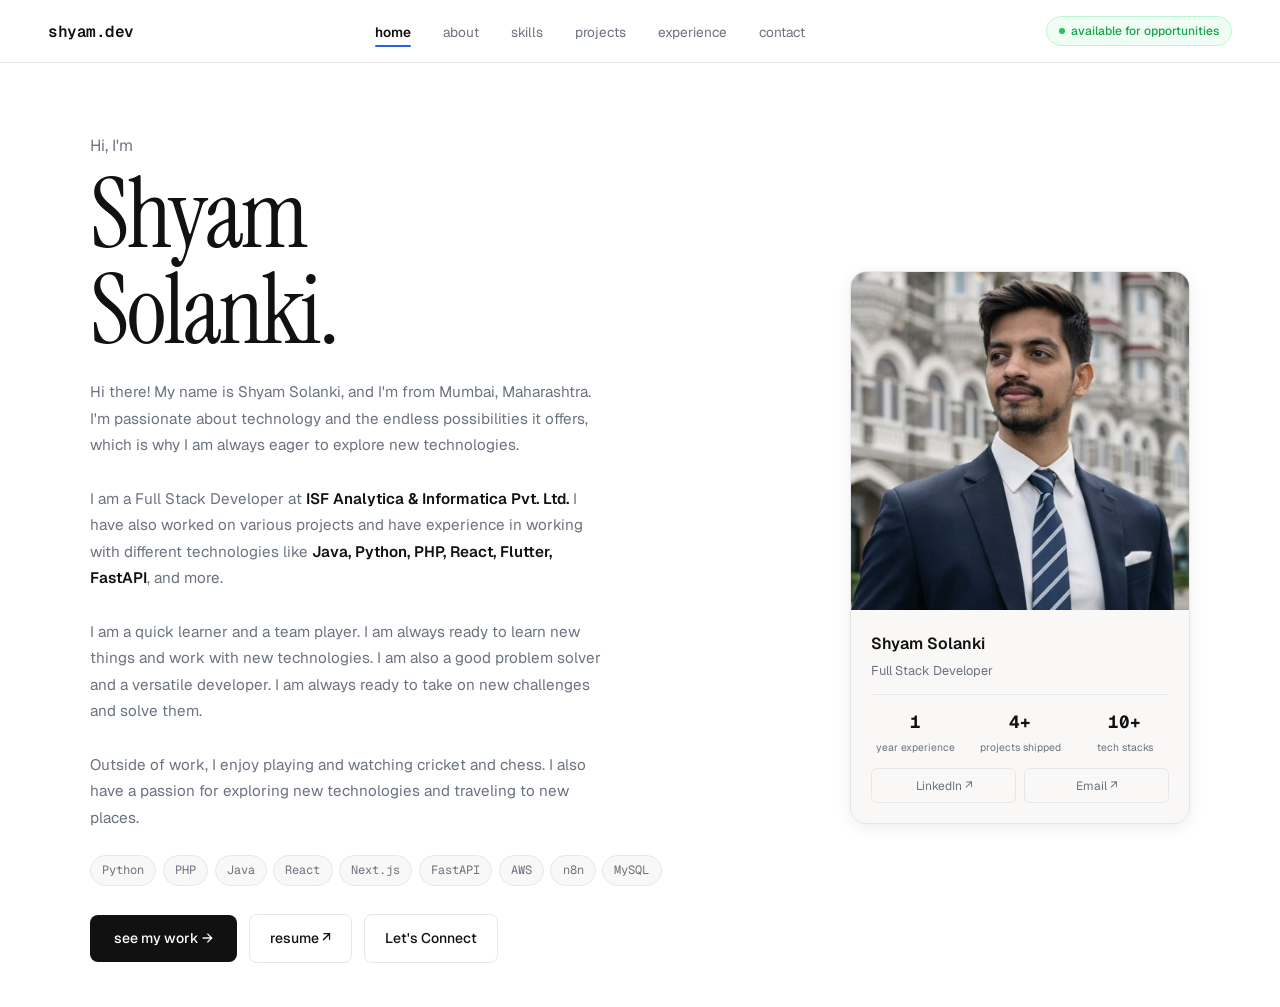
==== commit c547e7f3: "Overall changes done" ====
--- a/index.html
+++ b/index.html
@@ -3,51 +3,51 @@
 <head>
   <meta charset="UTF-8">
   <meta name="viewport" content="width=device-width, initial-scale=1.0">
-  <title>Shyam Solanki — Full Stack Engineer</title>
-  <meta name="description" content="Hey, I'm Shyam — a full stack engineer from Mumbai who builds real products used by real people.">
+  <title>Shyam Solanki — Full Stack Developer | SDE</title>
+  <meta name="description" content="Shyam Solanki — Full Stack Developer with 1+ year experience in PHP, Python, Java, React, Flutter, FastAPI & AWS. Open to SDE / Full Stack roles.">
   <link href="https://fonts.googleapis.com/css2?family=Instrument+Serif:ital@0;1&family=Geist:wght@300;400;500;600;700&family=Geist+Mono:wght@400;500&display=swap" rel="stylesheet">
   <link rel="stylesheet" href="style.css">
 </head>
 <body>
 
 <nav id="nav">
-  <a href="#" class="nav-logo">shyam.dev</a>
+  <a href="index.html" class="nav-logo">shyam.dev</a>
   <ul class="nav-links">
-    <li><a href="#about">about</a></li>
-    <li><a href="#work">work</a></li>
-    <li><a href="#projects">projects</a></li>
-    <li><a href="#experience">experience</a></li>
-    <li><a href="#contact">contact</a></li>
+    <li><a href="index.html" class="active">home</a></li>
+    <li><a href="about.html">about</a></li>
+    <li><a href="skills.html">skills</a></li>
+    <li><a href="projects.html">projects</a></li>
+    <li><a href="experience.html">experience</a></li>
+    <li><a href="contact.html">contact</a></li>
   </ul>
   <div class="nav-right">
-    <div class="status-pill"><span class="status-dot"></span>open to work</div>
+    <div class="status-pill"><span class="status-dot"></span>available for opportunities</div>
     <button class="nav-menu-btn" aria-label="Menu">☰</button>
   </div>
 </nav>
 
-<!-- HERO -->
 <section id="hero">
   <div class="hero-inner">
     <div class="hero-text fade-in">
-      <p class="hero-greeting">Hey there, I'm</p>
+      <p class="hero-greeting">Hi, I'm</p>
       <h1 class="hero-name">Shyam<br>Solanki.</h1>
       <p class="hero-bio">
-        I help businesses build fast, scalable, and user-friendly web &amp; mobile applications
-        that support real growth. Using modern technologies like <strong> Python, PHP, FastAPI,
-          React &amp; Flutter</strong> , I create end-to-end digital solutions — from backend systems
-        to mobile apps — that improve performance, streamline operations, and deliver
-        great user experiences.
+        Hi there! My name is Shyam Solanki, and I'm from Mumbai, Maharashtra. I'm passionate about technology and the endless possibilities it offers, which is why I am always eager to explore new technologies.<br><br>
+        I am a Full Stack Developer at <strong>ISF Analytica &amp; Informatica Pvt. Ltd.</strong> I have also worked on various projects and have experience in working with different technologies like <strong>Java, Python, PHP, React, Flutter, FastAPI</strong>, and more.<br><br>
+        I am a quick learner and a team player. I am always ready to learn new things and work with new technologies. I am also a good problem solver and a versatile developer. I am always ready to take on new challenges and solve them.<br><br>
+        Outside of work, I enjoy playing and watching cricket and chess. I also have a passion for exploring new technologies and traveling to new places.
       </p>
       <div class="hero-chips">
         <span class="hchip">Python</span><span class="hchip">PHP</span>
-        <span class="hchip">React</span><span class="hchip">FastAPI</span>
+        <span class="hchip">Java</span><span class="hchip">React</span>
+        <span class="hchip">Next.js</span><span class="hchip">FastAPI</span>
         <span class="hchip">AWS</span><span class="hchip">n8n</span>
-        <span class="hchip">Flutter</span><span class="hchip">MySQL</span>
+        <span class="hchip">MySQL</span>
       </div>
       <div class="hero-cta">
-        <a href="#projects" class="btn-main">see my work →</a>
+        <a href="projects.html" class="btn-main">see my work →</a>
         <a href="https://drive.google.com/file/d/1_miyXjK9NDk7Ns7r4jFU32UhHkXNwP1Z/view?usp=sharing" target="_blank" rel="noopener" class="btn-ghost">resume ↗</a>
-        <a href="#contact" class="btn-ghost">hire me</a>
+        <a href="contact.html" class="btn-ghost">Let's Connect</a>
       </div>
     </div>
     <div class="hero-card fade-in" style="transition-delay:0.2s">
@@ -72,418 +72,6 @@
   </div>
 </section>
 
-<!-- ABOUT -->
-<section id="about" class="section-alt">
-  <div class="container">
-    <div class="section-header fade-in">
-      <span class="section-eyebrow">about me</span>
-      <h2 class="section-title">A bit about<br><em>who I am</em></h2>
-    </div>
-    <div class="about-grid">
-      <div class="about-text fade-in">
-        <p>I'm a developer who actually ships. Not just side projects that sit on GitHub — I mean <strong>production systems with real users</strong>, real data, and real business impact.</p>
-        <p>My day job is at ISF Analytica where I lead development of EasyLearn — an LMS and OTT platform that runs across mobile, TV and web. Outside of that, I co-founded EduRoot with a friend — we built a school ERP from scratch and sold it to 2 schools. They're actively using it every day.</p>
-        <p>I like working on problems that matter. If it automates something tedious, saves someone money, or makes a system 10x more reliable — I'm in.</p>
-        <blockquote class="about-quote">"I don't just write code — I architect systems that scale, automate what's repetitive, and deliver measurable impact."</blockquote>
-      </div>
-      <div class="about-facts fade-in" style="transition-delay:0.15s">
-        <div class="fact-card">
-          <div class="fact-icon"><svg width="15" height="15" viewBox="0 0 24 24" fill="none" stroke="currentColor" stroke-width="2" stroke-linecap="round" stroke-linejoin="round"><path d="M21 10c0 7-9 13-9 13s-9-6-9-13a9 9 0 0 1 18 0z"/><circle cx="12" cy="10" r="3"/></svg></div>
-          <div><div class="fact-label">Location</div><div class="fact-value">Mumbai, India</div></div>
-        </div>
-        <div class="fact-card">
-          <div class="fact-icon"><svg width="15" height="15" viewBox="0 0 24 24" fill="none" stroke="currentColor" stroke-width="2" stroke-linecap="round" stroke-linejoin="round"><path d="M22 10v6M2 10l10-5 10 5-10 5z"/><path d="M6 12v5c3 3 9 3 12 0v-5"/></svg></div>
-          <div><div class="fact-label">Education</div><div class="fact-value">B.Tech CSE — D.Y. Patil · CGPA 8.20</div></div>
-        </div>
-        <div class="fact-card">
-          <div class="fact-icon"><svg width="15" height="15" viewBox="0 0 24 24" fill="none" stroke="currentColor" stroke-width="2" stroke-linecap="round" stroke-linejoin="round"><rect x="2" y="7" width="20" height="14" rx="2"/><path d="M16 21V5a2 2 0 0 0-2-2h-4a2 2 0 0 0-2 2v16"/></svg></div>
-          <div><div class="fact-label">Currently at</div><div class="fact-value">ISF Analytica &amp; Informatica Pvt. Ltd.</div></div>
-        </div>
-        <div class="fact-card">
-          <div class="fact-icon"><svg width="15" height="15" viewBox="0 0 24 24" fill="none" stroke="currentColor" stroke-width="2" stroke-linecap="round" stroke-linejoin="round"><path d="M18 20V10"/><path d="M12 20V4"/><path d="M6 20v-6"/></svg></div>
-          <div><div class="fact-label">Also co-founded</div><div class="fact-value">EduRoot — School ERP SaaS (2+ live schools)</div></div>
-        </div>
-        <div class="fact-card">
-          <div class="fact-icon"><svg width="15" height="15" viewBox="0 0 24 24" fill="none" stroke="currentColor" stroke-width="2" stroke-linecap="round" stroke-linejoin="round"><path d="M4 4h16c1.1 0 2 .9 2 2v12c0 1.1-.9 2-2 2H4c-1.1 0-2-.9-2-2V6c0-1.1.9-2 2-2z"/><polyline points="22,6 12,13 2,6"/></svg></div>
-          <div><div class="fact-label">Email</div><div class="fact-value"><a href="mailto:shyamsolanki2903@gmail.com">shyamsolanki2903@gmail.com</a></div></div>
-        </div>
-        <div class="fact-card">
-          <div class="fact-icon"><svg width="15" height="15" viewBox="0 0 24 24" fill="none" stroke="currentColor" stroke-width="2" stroke-linecap="round" stroke-linejoin="round"><path d="M22 16.92v3a2 2 0 0 1-2.18 2 19.79 19.79 0 0 1-8.63-3.07A19.5 19.5 0 0 1 4.69 12 19.79 19.79 0 0 1 1.6 3.42 2 2 0 0 1 3.57 2h3a2 2 0 0 1 2 1.72 12.84 12.84 0 0 0 .7 2.81 2 2 0 0 1-.45 2.11L7.91 9.91a16 16 0 0 0 6.13 6.13l.91-.91a2 2 0 0 1 2.11-.45 12.84 12.84 0 0 0 2.81.7A2 2 0 0 1 22 16.92z"/></svg></div>
-          <div><div class="fact-label">Phone</div><div class="fact-value"><a href="tel:+918866001801">+91 8866001801</a></div></div>
-        </div>
-      </div>
-    </div>
-    <div class="achievements fade-in">
-      <div class="ach-item">
-        <div class="ach-icon"><svg width="20" height="20" viewBox="0 0 24 24" fill="none" stroke="currentColor" stroke-width="1.8" stroke-linecap="round" stroke-linejoin="round"><circle cx="12" cy="12" r="3"/><path d="M19.07 4.93a10 10 0 0 1 0 14.14"/><path d="M4.93 4.93a10 10 0 0 0 0 14.14"/></svg></div>
-        <div><div class="ach-title">100% automated AI pipeline</div><div class="ach-desc">Saves 5+ hours/day, publishing to 5+ platforms hands-free</div></div>
-      </div>
-      <div class="ach-item">
-        <div class="ach-icon"><svg width="20" height="20" viewBox="0 0 24 24" fill="none" stroke="currentColor" stroke-width="1.8" stroke-linecap="round" stroke-linejoin="round"><path d="M18 10h-1.26A8 8 0 1 0 9 20h9a5 5 0 0 0 0-10z"/></svg></div>
-        <div><div class="ach-title">50%+ AWS cost reduction</div><div class="ach-desc">Via auto-scaling, S3 lifecycle policies &amp; instance rightsizing</div></div>
-      </div>
-      <div class="ach-item">
-        <div class="ach-icon"><svg width="20" height="20" viewBox="0 0 24 24" fill="none" stroke="currentColor" stroke-width="1.8" stroke-linecap="round" stroke-linejoin="round"><rect x="2" y="7" width="20" height="15" rx="2"/><polyline points="17 2 12 7 7 2"/></svg></div>
-        <div><div class="ach-title">Shipped a live OTT platform</div><div class="ach-desc">Mobile, Android TV &amp; web — real users, real usage</div></div>
-      </div>
-      <div class="ach-item">
-        <div class="ach-icon"><svg width="20" height="20" viewBox="0 0 24 24" fill="none" stroke="currentColor" stroke-width="1.8" stroke-linecap="round" stroke-linejoin="round"><path d="M6 9H4.5a2.5 2.5 0 0 1 0-5H6"/><path d="M18 9h1.5a2.5 2.5 0 0 0 0-5H18"/><path d="M4 22h16"/><path d="M10 14.66V17c0 .55-.47.98-.97 1.21C7.85 18.75 7 20.24 7 22"/><path d="M14 14.66V17c0 .55.47.98.97 1.21C16.15 18.75 17 20.24 17 22"/><path d="M18 2H6v7a6 6 0 0 0 12 0V2z"/></svg></div>
-        <div><div class="ach-title">Volkswagen Hackathon 2025</div><div class="ach-desc">Built &amp; presented an AI-based solution</div></div>
-      </div>
-    </div>
-  </div>
-</section>
-
-<!-- SKILLS -->
-<section id="work">
-  <div class="container">
-    <div class="section-header fade-in">
-      <span class="section-eyebrow">skills</span>
-      <h2 class="section-title">What I work<br><em>with</em></h2>
-    </div>
-    <div class="skills-grid fade-in">
-
-      <div class="skill-card">
-        <div class="skill-card-header">
-          <div class="skill-card-icon"><svg width="16" height="16" viewBox="0 0 24 24" fill="none" stroke="currentColor" stroke-width="2" stroke-linecap="round" stroke-linejoin="round"><polyline points="16 18 22 12 16 6"/><polyline points="8 6 2 12 8 18"/></svg></div>
-          <div class="skill-card-title">Backend &amp; Languages</div>
-        </div>
-        <div class="skill-tags">
-          <span class="stag-pro stag-core">PHP</span>
-          <span class="stag-pro stag-core">Python</span>
-          <span class="stag-pro stag-core">FastAPI</span>
-          <span class="stag-pro">REST APIs</span>
-          <span class="stag-pro">MySQL</span>
-          <span class="stag-pro">MongoDB</span>
-        </div>
-      </div>
-
-      <div class="skill-card">
-        <div class="skill-card-header">
-          <div class="skill-card-icon"><svg width="16" height="16" viewBox="0 0 24 24" fill="none" stroke="currentColor" stroke-width="2" stroke-linecap="round" stroke-linejoin="round"><rect x="5" y="2" width="14" height="20" rx="2"/><line x1="12" y1="18" x2="12.01" y2="18"/></svg></div>
-          <div class="skill-card-title">Frontend &amp; Mobile</div>
-        </div>
-        <div class="skill-tags">
-          <span class="stag-pro stag-core">Flutter / Dart</span>
-          <span class="stag-pro stag-core">React</span>
-          <span class="stag-pro">Capacitor</span>
-          <span class="stag-pro">HTML / CSS / JS</span>
-        </div>
-      </div>
-
-      <div class="skill-card">
-        <div class="skill-card-header">
-          <div class="skill-card-icon"><svg width="16" height="16" viewBox="0 0 24 24" fill="none" stroke="currentColor" stroke-width="2" stroke-linecap="round" stroke-linejoin="round"><path d="M18 10h-1.26A8 8 0 1 0 9 20h9a5 5 0 0 0 0-10z"/></svg></div>
-          <div class="skill-card-title">Cloud &amp; Infrastructure</div>
-        </div>
-        <div class="skill-tags">
-          <span class="stag-pro stag-core">AWS EC2</span>
-          <span class="stag-pro stag-core">AWS S3</span>
-          <span class="stag-pro stag-core">AWS RDS</span>
-          <span class="stag-pro">CloudFront</span>
-          <span class="stag-pro">DigitalOcean</span>
-          <span class="stag-pro">Nginx</span>
-          <span class="stag-pro">Linux</span>
-          <span class="stag-pro">Git</span>
-        </div>
-      </div>
-
-      <div class="skill-card">
-        <div class="skill-card-header">
-          <div class="skill-card-icon"><svg width="16" height="16" viewBox="0 0 24 24" fill="none" stroke="currentColor" stroke-width="2" stroke-linecap="round" stroke-linejoin="round"><path d="M12 2a10 10 0 1 0 10 10"/><path d="M12 8v4l3 3"/><path d="M18 2v4h4"/></svg></div>
-          <div class="skill-card-title">AI &amp; Automation</div>
-        </div>
-        <div class="skill-tags">
-          <span class="stag-pro stag-core">n8n</span>
-          <span class="stag-pro stag-core">Make / Integromat</span>
-          <span class="stag-pro">OpenAI API</span>
-          <span class="stag-pro">Stable Diffusion</span>
-          <span class="stag-pro">Cloudinary</span>
-        </div>
-      </div>
-
-    </div>
-  </div>
-</section>
-
-<!-- PROJECTS -->
-<section id="projects" class="section-alt">
-  <div class="container">
-    <div class="section-header fade-in">
-      <span class="section-eyebrow">projects</span>
-      <h2 class="section-title">Things I've<br><em>actually built</em></h2>
-    </div>
-
-    <div class="project-hero fade-in">
-      <div class="ph-left">
-        <div class="ph-badges">
-          <span class="badge-live"><span class="live-dot"></span> LIVE</span>
-          <span class="badge-tag">SaaS</span>
-          <span class="badge-tag">Co-founded</span>
-          <span class="badge-tag">Multi-tenant</span>
-        </div>
-        <div class="ph-num">01</div>
-        <h3 class="ph-title">EduRoot — School ERP SaaS</h3>
-        <p class="ph-desc">Built a production-grade School ERP replacing manual workflows with a centralized, role-based system. My friend and I built this from scratch and sold it to real schools. They use it every single day.</p>
-        <div class="ph-impact">
-          <div class="pi-item">2+ schools onboarded &amp; live</div>
-          <div class="pi-item">Paying clients converted</div>
-          <div class="pi-item">Hours of manual work eliminated daily</div>
-          <div class="pi-item">Centralized data across all departments</div>
-        </div>
-        <div class="ph-modules">
-          <span class="pm">Student Mgmt</span>
-          <span class="pm">Attendance</span>
-          <span class="pm">Fees &amp; Finance</span>
-          <span class="pm">Examinations</span>
-          <span class="pm">HR &amp; Staff</span>
-          <span class="pm">Reports &amp; Analytics</span>
-          <span class="pm">Role-based Access</span>
-          <span class="pm">Multi-school</span>
-        </div>
-        <div class="ph-stack">
-          <span class="stag">PHP</span><span class="stag">MySQL</span>
-          <span class="stag">FastAPI</span><span class="stag">HTML/CSS/JS</span>
-          <span class="stag">Multi-tenant SaaS</span>
-        </div>
-        <div class="ph-links">
-          <button onclick="openDemoModal()" class="btn-main" style="font-size:0.82rem;padding:0.6rem 1.25rem;display:inline-flex;align-items:center;gap:0.4rem;border:none;cursor:pointer;">
-            <svg width="14" height="14" viewBox="0 0 24 24" fill="none" stroke="currentColor" stroke-width="2"><circle cx="12" cy="12" r="10"/><polygon points="10 8 16 12 10 16 10 8"/></svg>
-            Watch Demo
-          </button>
-          <a href="#" class="btn-ghost" style="font-size:0.82rem;padding:0.6rem 1.25rem;">GitHub ↗</a>
-        </div>
-      </div>
-      <div class="ph-right">
-        <div class="ph-arch">
-          <div class="pa-label">System Architecture</div>
-          <div class="pa-row">
-            <div class="pa-node pa-client">Admin<br><span>Full Access</span></div>
-            <div class="pa-node pa-client">Teacher<br><span>Classes</span></div>
-            <div class="pa-node pa-client">Student<br><span>Portal</span></div>
-            <div class="pa-node pa-client">Parent<br><span>Tracking</span></div>
-          </div>
-          <div class="pa-arrow">↓ Frontend Layer</div>
-          <div class="pa-row">
-            <div class="pa-node pa-frontend">PHP MVC<br><span>Views</span></div>
-            <div class="pa-node pa-frontend">HTML / CSS<br><span>UI Layer</span></div>
-          </div>
-          <div class="pa-arrow">↓ Backend Layer</div>
-          <div class="pa-row">
-            <div class="pa-node pa-api">PHP MVC<br><span>Core Backend</span></div>
-            <div class="pa-node pa-ai">FastAPI + Python<br><span>AI Generation</span></div>
-          </div>
-          <div class="pa-arrow">↓ Automation + Database</div>
-          <div class="pa-row">
-            <div class="pa-node pa-workflow">n8n<br><span>Workflows</span></div>
-            <div class="pa-node pa-db">SQL<br><span>Database</span></div>
-          </div>
-          <div class="pa-arrow">↓ Production</div>
-          <div class="pa-row">
-            <div class="pa-node pa-infra">DigitalOcean<br><span>App Server</span></div>
-            <div class="pa-node pa-infra">GoDaddy<br><span>Domain + DNS</span></div>
-          </div>
-          <div class="pa-badge">2+ Schools LIVE · Paying Clients</div>
-        </div>
-      </div>
-    </div>
-
-    <div class="proj-grid">
-      <div class="proj-card fade-in">
-        <div class="proj-num">02</div>
-        <div class="proj-type">AI · Automation · 2026</div>
-        <h4 class="proj-title">AI Marketing Automation</h4>
-        <p class="proj-desc">End-to-end AI pipeline generating images &amp; videos and auto-publishing to Instagram, Facebook, LinkedIn, YouTube &amp; WhatsApp.</p>
-        <div class="proj-impact">100% automated · 5+ platforms · zero manual effort</div>
-        <div class="proj-stack"><span class="stag">n8n</span><span class="stag">OpenAI</span><span class="stag">Stable Diffusion</span><span class="stag">MongoDB</span></div>
-        <div class="proj-links"><a href="#" class="plink">Live Demo →</a><a href="#" class="plink plink--muted">GitHub →</a></div>
-      </div>
-      <div class="proj-card fade-in" style="transition-delay:0.1s">
-        <div class="proj-num">03</div>
-        <div class="proj-type">AI · Backend · 2025</div>
-        <h4 class="proj-title">WhatsApp Business Automation</h4>
-        <p class="proj-desc">AI-powered auto-reply + broadcast system for customer support using OpenAI on AWS EC2. Full conversation history in MongoDB.</p>
-        <div class="proj-impact">24/7 automated support · instant replies · 0 manual effort</div>
-        <div class="proj-stack"><span class="stag">n8n</span><span class="stag">WhatsApp API</span><span class="stag">OpenAI</span><span class="stag">AWS EC2</span></div>
-        <div class="proj-links"><a href="#" class="plink">Live Demo →</a><a href="#" class="plink plink--muted">GitHub →</a></div>
-      </div>
-      <div class="proj-card fade-in" style="transition-delay:0.2s">
-        <div class="proj-num">04</div>
-        <div class="proj-type">Backend · Cloud · 2025</div>
-        <h4 class="proj-title">Hotel Management System</h4>
-        <p class="proj-desc">OTP-based hotel system with real-time room tracking. FastAPI REST APIs backed by AWS RDS MySQL. Deployed on AWS EC2.</p>
-        <div class="proj-impact">Real-time room status · secure OTP auth · scalable APIs</div>
-        <div class="proj-stack"><span class="stag">FastAPI</span><span class="stag">AWS EC2</span><span class="stag">AWS RDS</span><span class="stag">OTP Auth</span></div>
-        <div class="proj-links"><a href="#" class="plink">Live Demo →</a><a href="#" class="plink plink--muted">GitHub →</a></div>
-      </div>
-    </div>
-  </div>
-</section>
-
-<!-- EXPERIENCE -->
-<section id="experience">
-  <div class="container">
-    <div class="section-header fade-in">
-      <span class="section-eyebrow">experience</span>
-      <h2 class="section-title">Where I've<br><em>worked</em></h2>
-    </div>
-    <div class="exp-wrap fade-in">
-      <div class="exp-item">
-        <div class="exp-left">
-          <div class="exp-period">July 2025 — Present</div>
-          <div class="exp-dot"></div>
-        </div>
-        <div class="exp-right">
-          <div class="exp-role">Full Stack Developer</div>
-          <div class="exp-company">ISF Analytica &amp; Informatica Pvt. Ltd. · Mumbai</div>
-          <ul class="exp-list">
-            <li>Led end-to-end development of EasyLearn LMS — backend architecture, automation pipelines, and deployment using PHP, FastAPI, Python, MySQL &amp; MongoDB.</li>
-            <li><strong>Cut AWS billing by 50%+</strong> via auto-scaling, S3 lifecycle policies, instance rightsizing, and real-time cost monitoring.</li>
-            <li>Engineered N8N &amp; Make workflows eliminating 100% manual effort; MySQL-backed state management for orchestration.</li>
-            <li>Shipped cross-platform OTT app — Flutter (mobile) + React + Capacitor (TV &amp; web) — media via AWS S3 &amp; CloudFront CDN.</li>
-            <li>Built scalable FastAPI REST APIs with OTP auth on AWS EC2/RDS with real-time data pipelines.</li>
-            <li>Led dev team — sprint planning, code reviews, and on-time delivery.</li>
-          </ul>
-        </div>
-      </div>
-    </div>
-  </div>
-</section>
-
-<!-- EDUCATION -->
-<section class="section-alt" id="education">
-  <div class="container">
-    <div class="section-header fade-in">
-      <span class="section-eyebrow">education &amp; certs</span>
-      <h2 class="section-title">Academic<br><em>background</em></h2>
-    </div>
-    <div class="edu-grid fade-in">
-      <div class="edu-card">
-        <div class="edu-icon"><svg width="22" height="22" viewBox="0 0 24 24" fill="none" stroke="currentColor" stroke-width="1.8" stroke-linecap="round" stroke-linejoin="round"><path d="M22 10v6M2 10l10-5 10 5-10 5z"/><path d="M6 12v5c3 3 9 3 12 0v-5"/></svg></div>
-        <div class="edu-degree">B.Tech in Computer Science</div>
-        <div class="edu-inst">D.Y. Patil International University</div>
-        <div class="edu-meta"><span>2021 – 2025</span><span>CGPA: 8.20</span></div>
-      </div>
-      <div class="edu-card">
-        <div class="edu-icon"><svg width="22" height="22" viewBox="0 0 24 24" fill="none" stroke="currentColor" stroke-width="1.8" stroke-linecap="round" stroke-linejoin="round"><path d="M2 3h6a4 4 0 0 1 4 4v14a3 3 0 0 0-3-3H2z"/><path d="M22 3h-6a4 4 0 0 0-4 4v14a3 3 0 0 1 3-3h7z"/></svg></div>
-        <div class="edu-degree">Class XII — HSC</div>
-        <div class="edu-inst">Ramkrishna Vidhya Bhavan</div>
-        <div class="edu-meta"><span>2020</span><span>88.20%</span></div>
-      </div>
-      <div class="edu-card">
-        <div class="edu-icon"><svg width="22" height="22" viewBox="0 0 24 24" fill="none" stroke="currentColor" stroke-width="1.8" stroke-linecap="round" stroke-linejoin="round"><path d="M2 3h6a4 4 0 0 1 4 4v14a3 3 0 0 0-3-3H2z"/><path d="M22 3h-6a4 4 0 0 0-4 4v14a3 3 0 0 1 3-3h7z"/></svg></div>
-        <div class="edu-degree">Class X — SSC</div>
-        <div class="edu-inst">Navchetan Vidhyabhavan</div>
-        <div class="edu-meta"><span>2018</span><span>71.20%</span></div>
-      </div>
-    </div>
-    <div class="cert-grid fade-in" style="transition-delay:0.1s">
-      <div class="cert-item">
-        <div class="cert-icon"><svg width="18" height="18" viewBox="0 0 24 24" fill="none" stroke="currentColor" stroke-width="1.8"><path d="M18 10h-1.26A8 8 0 1 0 9 20h9a5 5 0 0 0 0-10z"/></svg></div>
-        <div><div class="cert-name">AWS Certified</div><div class="cert-by">Amazon Web Services</div></div>
-      </div>
-      <div class="cert-item">
-        <div class="cert-icon"><svg width="18" height="18" viewBox="0 0 24 24" fill="none" stroke="currentColor" stroke-width="1.8"><circle cx="12" cy="12" r="3"/><path d="M19.07 4.93a10 10 0 0 1 0 14.14"/><path d="M4.93 4.93a10 10 0 0 0 0 14.14"/></svg></div>
-        <div><div class="cert-name">Oracle AI Foundations</div><div class="cert-by">Oracle</div></div>
-      </div>
-      <div class="cert-item">
-        <div class="cert-icon"><svg width="18" height="18" viewBox="0 0 24 24" fill="none" stroke="currentColor" stroke-width="1.8"><polyline points="16 18 22 12 16 6"/><polyline points="8 6 2 12 8 18"/></svg></div>
-        <div><div class="cert-name">Python for Everybody</div><div class="cert-by">Coursera</div></div>
-      </div>
-      <div class="cert-item">
-        <div class="cert-icon"><svg width="18" height="18" viewBox="0 0 24 24" fill="none" stroke="currentColor" stroke-width="1.8"><rect x="2" y="7" width="20" height="14" rx="2"/><path d="M16 21V5a2 2 0 0 0-2-2h-4a2 2 0 0 0-2 2v16"/></svg></div>
-        <div><div class="cert-name">Software Dev. Trainee</div><div class="cert-by">Internship Certification</div></div>
-      </div>
-    </div>
-  </div>
-</section>
-
-<!-- CONTACT -->
-<section id="contact">
-  <div class="container">
-    <div class="contact-wrap">
-      <div class="contact-left fade-in">
-        <span class="section-eyebrow">contact</span>
-        <h2 class="section-title" style="margin-bottom:1rem">Let's work<br><em>together</em></h2>
-        <p class="contact-desc">Whether you have a project in mind, a job opportunity, or just want to say hi — my inbox is always open. I'll get back to you within 24 hours.</p>
-        <div class="contact-items">
-          <a href="mailto:shyamsolanki2903@gmail.com" class="contact-item">
-            <div class="ci-icon"><svg width="16" height="16" viewBox="0 0 24 24" fill="none" stroke="currentColor" stroke-width="2"><path d="M4 4h16c1.1 0 2 .9 2 2v12c0 1.1-.9 2-2 2H4c-1.1 0-2-.9-2-2V6c0-1.1.9-2 2-2z"/><polyline points="22,6 12,13 2,6"/></svg></div>
-            <div><div class="ci-label">email</div><div class="ci-val">shyamsolanki2903@gmail.com</div></div>
-          </a>
-          <a href="tel:+918866001801" class="contact-item">
-            <div class="ci-icon"><svg width="16" height="16" viewBox="0 0 24 24" fill="none" stroke="currentColor" stroke-width="2"><path d="M22 16.92v3a2 2 0 0 1-2.18 2 19.79 19.79 0 0 1-8.63-3.07A19.5 19.5 0 0 1 4.69 12 19.79 19.79 0 0 1 1.6 3.42 2 2 0 0 1 3.57 2h3a2 2 0 0 1 2 1.72 12.84 12.84 0 0 0 .7 2.81 2 2 0 0 1-.45 2.11L7.91 9.91a16 16 0 0 0 6.13 6.13l.91-.91a2 2 0 0 1 2.11-.45 12.84 12.84 0 0 0 2.81.7A2 2 0 0 1 22 16.92z"/></svg></div>
-            <div><div class="ci-label">phone</div><div class="ci-val">+91 8866001801</div></div>
-          </a>
-          <a href="https://linkedin.com/in/shyam-solanki" target="_blank" class="contact-item">
-            <div class="ci-icon"><svg width="16" height="16" viewBox="0 0 24 24" fill="none" stroke="currentColor" stroke-width="2"><rect x="2" y="2" width="20" height="20" rx="2"/><path d="M16 8a6 6 0 0 1 6 6v7h-4v-7a2 2 0 0 0-2-2 2 2 0 0 0-2 2v7h-4v-7a6 6 0 0 1 6-6z"/><rect x="2" y="9" width="4" height="12"/><circle cx="4" cy="4" r="2"/></svg></div>
-            <div><div class="ci-label">linkedin</div><div class="ci-val">linkedin.com/in/shyam-solanki</div></div>
-          </a>
-          <div class="contact-item">
-            <div class="ci-icon"><svg width="16" height="16" viewBox="0 0 24 24" fill="none" stroke="currentColor" stroke-width="2"><path d="M21 10c0 7-9 13-9 13s-9-6-9-13a9 9 0 0 1 18 0z"/><circle cx="12" cy="10" r="3"/></svg></div>
-            <div><div class="ci-label">location</div><div class="ci-val">Mumbai, Maharashtra, India</div></div>
-          </div>
-        </div>
-      </div>
-      <div class="contact-right fade-in" style="transition-delay:0.15s;padding-top:14rem">
-        <form class="contact-form" id="contactForm">
-          <div class="form-row">
-            <div class="fg"><label for="fname">your name</label><input type="text" id="fname" placeholder="Fullname" required></div>
-            <div class="fg"><label for="femail">email</label><input type="email" id="femail" placeholder="user@example.com" required></div>
-          </div>
-          <div class="fg"><label for="fsubject">subject</label><input type="text" id="fsubject" placeholder="Job opportunity / Project collab"></div>
-          <div class="fg"><label for="fmessage">message</label><textarea id="fmessage" placeholder="Tell me what you're working on..."></textarea></div>
-          <button type="submit" class="btn-main" style="width:100%;justify-content:center;">send message →</button>
-          <p class="form-note">Opens your email client with message pre-filled.</p>
-        </form>
-      </div>
-    </div>
-  </div>
-</section>
-
-<footer>
-  <div class="container footer-inner">
-    <div class="footer-left">
-      <span class="footer-logo">shyam.dev</span>
-    </div>
-    <div class="footer-links">
-      <a href="https://linkedin.com/in/shyam-solanki" target="_blank">LinkedIn ↗</a>
-      <a href="mailto:shyamsolanki2903@gmail.com">Email ↗</a>
-    </div>
-  </div>
-</footer>
-
-<!-- VIDEO DEMO MODAL -->
-<div id="demoModal" class="demo-modal-overlay">
-  <div class="demo-modal-box">
-    <div class="demo-modal-header">
-      <div class="demo-modal-title">
-        <span class="badge-preview">▶ Preview</span>
-        <span class="demo-title-text">EduRoot — School ERP SaaS (Live System Demo)</span>
-      </div>
-      <button class="demo-close-btn" id="demoCloseBtn">✕</button>
-    </div>
-    <div class="demo-video-wrap" id="demoVideoWrap">
-      <div class="demo-intro-overlay" id="demoIntro">
-        <div class="demo-intro-content">
-          <div class="demo-intro-line1">School ERP SaaS Platform</div>
-          <div class="demo-intro-line2">Built for Real Institutions · 2+ Schools Live</div>
-        </div>
-      </div>
-      <video id="demoVideo" controls muted style="width:100%;height:100%;background:#000;display:block;" preload="auto">
-        <source src="final_merged.mp4" type="video/mp4">
-      </video>
-    </div>
-    <div class="demo-modal-footer">
-      <span class="demo-footer-info">Multi-tenant SaaS · 2+ Schools Live · Real-time Analytics · Role-based Access</span>
-      <div class="demo-footer-actions">
-        <a href="#contact" class="demo-cta-btn" id="demoRequestBtn">Request Full Access</a>
-        <button class="demo-ctrl-btn" onclick="goFullscreen()">Fullscreen</button>
-      </div>
-    </div>
-  </div>
-</div>
-
 <script src="script.js"></script>
 </body>
 </html>
--- a/style.css
+++ b/style.css
@@ -11,47 +11,68 @@
   --shadow-sm: 0 1px 3px rgba(0,0,0,0.07);
   --shadow: 0 4px 16px rgba(0,0,0,0.07);
   --shadow-lg: 0 12px 40px rgba(0,0,0,0.1);
+  --accent: #2563eb;
 }
 *,*::before,*::after{box-sizing:border-box;margin:0;padding:0}
 html{scroll-behavior:smooth}
 body{background:var(--bg);color:var(--text);font-family:'Geist',-apple-system,sans-serif;font-size:16px;line-height:1.7;overflow-x:hidden}
 ::selection{background:#dbeafe;color:#1e40af}
-::-webkit-scrollbar{width:4px}
-::-webkit-scrollbar-track{background:var(--bg)}
-::-webkit-scrollbar-thumb{background:#d1d5db;border-radius:2px}
+::-webkit-scrollbar{width:10px}
+::-webkit-scrollbar-track{background:#f1f1f1;border-radius:10px}
+::-webkit-scrollbar-thumb{background:#aab0bb;border-radius:10px;border:2px solid #f1f1f1}
+::-webkit-scrollbar-thumb:hover{background:#888}
+/* Firefox */
+*{scrollbar-width:thin;scrollbar-color:#aab0bb #f1f1f1}
 
 /* NAV */
 nav{position:fixed;top:0;left:0;right:0;z-index:100;display:flex;align-items:center;justify-content:space-between;padding:1rem 3rem;background:rgba(255,255,255,0.92);backdrop-filter:blur(12px);border-bottom:1px solid var(--border);transition:padding 0.3s}
 nav.scrolled{padding:0.7rem 3rem}
 .nav-logo{font-family:'Geist Mono',monospace;font-size:1rem;font-weight:600;color:var(--text);text-decoration:none;letter-spacing:-0.5px}
 .nav-links{display:flex;gap:2rem;list-style:none}
-.nav-links a{font-size:0.85rem;color:var(--text-muted);text-decoration:none;transition:color 0.2s}
+.nav-links a{font-size:0.85rem;color:var(--text-muted);text-decoration:none;transition:color 0.2s;position:relative;padding-bottom:2px}
 .nav-links a:hover{color:var(--text)}
+.nav-links a.active{color:var(--text);font-weight:600}
+.nav-links a.active::after{content:'';position:absolute;bottom:-4px;left:0;right:0;height:2px;background:var(--accent);border-radius:1px}
 .nav-right{display:flex;align-items:center;gap:0.75rem}
 .status-pill{display:flex;align-items:center;gap:0.4rem;font-size:0.75rem;color:#16a34a;font-weight:500;padding:0.25rem 0.75rem;background:#f0fdf4;border:1px solid #bbf7d0;border-radius:20px}
 .status-dot{width:6px;height:6px;border-radius:50%;background:#22c55e;animation:pulse-green 2s infinite}
 @keyframes pulse-green{0%,100%{opacity:1;transform:scale(1)}50%{opacity:0.7;transform:scale(1.2)}}
 .nav-menu-btn{display:none;background:none;border:1px solid var(--border);color:var(--text-muted);padding:0.3rem 0.65rem;font-size:1rem;cursor:pointer;border-radius:6px}
 
+/* PAGE HEADER */
+.page-header{padding:8rem 3rem 4rem;border-bottom:1px solid var(--border);background:var(--bg-alt)}
+.page-header .container{max-width:1100px;margin:0 auto}
+.page-eyebrow{display:inline-block;font-size:0.72rem;font-weight:600;color:var(--text-muted);letter-spacing:0.12em;text-transform:uppercase;margin-bottom:0.75rem;font-family:'Geist Mono',monospace}
+.page-title{font-family:'Instrument Serif',serif;font-size:clamp(2.5rem,5vw,4rem);font-weight:400;line-height:1.1;color:var(--text);letter-spacing:-1.5px}
+.page-title em{font-style:italic;color:var(--accent)}
+.page-subtitle{font-size:1rem;color:var(--text-muted);margin-top:0.75rem;max-width:540px;line-height:1.7}
+
+/* BUTTONS */
+.btn-main{display:inline-flex;align-items:center;gap:0.3rem;padding:0.75rem 1.5rem;background:var(--text);color:#fff;font-size:0.875rem;font-weight:500;text-decoration:none;border:none;cursor:pointer;border-radius:8px;transition:all 0.2s;font-family:'Geist',sans-serif}
+.btn-main:hover{background:#333;transform:translateY(-1px);box-shadow:var(--shadow)}
+.btn-ghost{display:inline-flex;align-items:center;padding:0.75rem 1.25rem;background:transparent;color:var(--text);font-size:0.875rem;font-weight:500;text-decoration:none;border:1px solid var(--border);cursor:pointer;border-radius:8px;transition:all 0.2s}
+.btn-ghost:hover{border-color:var(--text);background:var(--bg-alt)}
+
+/* SECTIONS */
+section{padding:0.2rem 3rem}
+.section-alt{background:var(--bg-alt)}
+.container{max-width:1100px;margin:0 auto}
+.section-header{margin-bottom:3rem}
+.section-eyebrow{display:inline-block;font-size:0.72rem;font-weight:600;color:var(--text-muted);letter-spacing:0.12em;text-transform:uppercase;margin-bottom:0.75rem;font-family:'Geist Mono',monospace}
+.section-title{font-family:'Instrument Serif',serif;font-size:clamp(2rem,4vw,3rem);font-weight:400;line-height:1.15;color:var(--text);letter-spacing:-1px}
+.section-title em{font-style:italic;color:var(--accent)}
+
 /* HERO */
 #hero{min-height:100vh;display:flex;align-items:center;padding:7rem 3rem 4rem}
 .hero-inner{max-width:1100px;margin:0 auto;width:100%;display:grid;grid-template-columns:1fr 340px;gap:5rem;align-items:center}
 .hero-greeting{font-size:1rem;color:var(--text-muted);margin-bottom:0.5rem}
 .hero-name{font-family:'Instrument Serif',serif;font-size:clamp(3.5rem,8vw,6rem);font-weight:400;line-height:1.0;letter-spacing:-2px;color:var(--text);margin-bottom:1.25rem}
-.hero-tagline{font-size:1.15rem;color:var(--text-muted);margin-bottom:1.25rem;line-height:1.6}
-.underline-accent{text-decoration-line:underline;text-decoration-style:wavy;text-decoration-color:#2563eb;text-decoration-thickness:2px;text-underline-offset:4px}
 .hero-bio{font-size:0.95rem;color:var(--text-muted);line-height:1.75;margin-bottom:1.5rem;max-width:520px}
 .hero-bio strong{color:var(--text);font-weight:600}
 .hero-chips{display:flex;flex-wrap:wrap;gap:0.4rem;margin-bottom:1.75rem}
 .hchip{font-size:0.75rem;padding:0.25rem 0.7rem;background:var(--bg-alt);border:1px solid var(--border);border-radius:20px;color:var(--text-muted);font-family:'Geist Mono',monospace;transition:all 0.2s}
-.hchip:hover{border-color:#2563eb;color:#2563eb;background:#eff6ff}
+.hchip:hover{border-color:var(--accent);color:var(--accent);background:#eff6ff}
 .hero-cta{display:flex;gap:0.75rem;flex-wrap:wrap;align-items:center}
-
-/* BUTTONS */
-.btn-main{display:inline-flex;align-items:center;gap:0.3rem;padding:0.75rem 1.5rem;background:var(--text);color:#fff;font-size:0.875rem;font-weight:500;text-decoration:none;border:none;cursor:pointer;border-radius:8px;transition:all 0.2s;font-family:'Geist',sans-serif}
-.btn-main:hover{background:#333;transform:translateY(-1px);box-shadow:var(--shadow)}
-.btn-ghost{display:inline-flex;align-items:center;padding:0.75rem 1.25rem;background:transparent;color:var(--text);font-size:0.875rem;font-weight:500;text-decoration:none;border:1px solid var(--border);cursor:pointer;border-radius:8px;transition:all 0.2s}
-.btn-ghost:hover{border-color:var(--text);background:var(--bg-alt)}
 
 /* HERO CARD */
 .hero-card{background:var(--bg-alt);border:1px solid var(--border);border-radius:16px;overflow:hidden;box-shadow:var(--shadow)}
@@ -68,30 +89,20 @@
 .cstat-label{font-size:0.65rem;color:var(--text-muted);margin-top:0.1rem}
 .card-links{display:flex;gap:0.5rem}
 .card-link{flex:1;text-align:center;font-size:0.75rem;padding:0.4rem;border:1px solid var(--border);border-radius:6px;color:var(--text-muted);text-decoration:none;transition:all 0.2s}
-.card-link:hover{border-color:#2563eb;color:#2563eb}
-
-/* SECTIONS */
-section{padding:6rem 3rem}
-.section-alt{background:var(--bg-alt)}
-.container{max-width:1100px;margin:0 auto}
-.section-header{margin-bottom:3rem}
-.section-eyebrow{display:inline-block;font-size:0.72rem;font-weight:600;color:var(--text-muted);letter-spacing:0.12em;text-transform:uppercase;margin-bottom:0.75rem;font-family:'Geist Mono',monospace}
-.section-title{font-family:'Instrument Serif',serif;font-size:clamp(2rem,4vw,3rem);font-weight:400;line-height:1.15;color:var(--text);letter-spacing:-1px}
-.section-title em{font-style:italic;color:#2563eb}
+.card-link:hover{border-color:var(--accent);color:var(--accent)}
 
 /* ABOUT */
 .about-grid{display:grid;grid-template-columns:1.1fr 1fr;gap:4rem;align-items:start;margin-bottom:3rem}
 .about-text p{color:var(--text-muted);margin-bottom:1rem;font-size:0.97rem}
 .about-text strong{color:var(--text);font-weight:600}
-.about-quote{border-left:3px solid #2563eb;padding:0.85rem 1.25rem;margin:1.5rem 0;font-style:italic;color:var(--text);background:#eff6ff;border-radius:0 8px 8px 0;font-size:0.95rem;line-height:1.6}
+.about-quote{border-left:3px solid var(--accent);padding:0.85rem 1.25rem;margin:1.5rem 0;font-style:italic;color:var(--text);background:#eff6ff;border-radius:0 8px 8px 0;font-size:0.95rem;line-height:1.6}
 .about-facts{display:flex;flex-direction:column;gap:0.6rem}
 .fact-card{display:flex;align-items:flex-start;gap:0.75rem;padding:0.85rem 1rem;background:var(--bg-card);border:1px solid var(--border);border-radius:8px;transition:border-color 0.2s,box-shadow 0.2s}
 .fact-card:hover{border-color:var(--border-hover);box-shadow:var(--shadow-sm)}
-.fact-card--highlight{border-color:#bbf7d0;background:#f0fdf4}
 .fact-icon{width:28px;height:28px;display:flex;align-items:center;justify-content:center;color:var(--text-muted);flex-shrink:0;margin-top:1px}
 .fact-label{font-size:0.68rem;color:var(--text-dim);text-transform:uppercase;letter-spacing:0.08em;margin-bottom:0.15rem}
 .fact-value{font-size:0.87rem;color:var(--text);font-weight:500}
-.fact-value a{color:#2563eb;text-decoration:none}
+.fact-value a{color:var(--accent);text-decoration:none}
 .achievements{display:grid;grid-template-columns:repeat(auto-fit,minmax(240px,1fr));gap:1rem}
 .ach-item{display:flex;gap:0.85rem;align-items:flex-start;padding:1.1rem;background:var(--bg-card);border:1px solid var(--border);border-radius:10px;transition:box-shadow 0.2s}
 .ach-item:hover{box-shadow:var(--shadow)}
@@ -99,18 +110,32 @@
 .ach-title{font-size:0.9rem;font-weight:600;color:var(--text);margin-bottom:0.2rem}
 .ach-desc{font-size:0.8rem;color:var(--text-muted);line-height:1.5}
 
-/* SKILLS — Professional Cards */
-.skills-grid{display:grid;grid-template-columns:repeat(auto-fit,minmax(240px,1fr));gap:1.25rem}
-.skill-card{background:var(--bg-card);border:1px solid var(--border);border-radius:var(--radius);padding:1.25rem 1.5rem;transition:border-color 0.2s,box-shadow 0.2s}
-.skill-card:hover{border-color:var(--border-hover);box-shadow:var(--shadow-sm)}
-.skill-card-header{display:flex;align-items:center;gap:0.6rem;margin-bottom:1rem}
-.skill-card-icon{width:32px;height:32px;border-radius:8px;background:var(--bg-alt);border:1px solid var(--border);display:flex;align-items:center;justify-content:center;color:var(--text-muted);flex-shrink:0}
-.skill-card-title{font-size:0.82rem;font-weight:600;color:var(--text)}
-.skill-tags{display:flex;flex-wrap:wrap;gap:0.4rem}
-.stag-pro{font-size:0.76rem;padding:0.28rem 0.75rem;background:var(--bg-alt);border:1px solid var(--border);border-radius:6px;color:var(--text-muted);transition:all 0.15s;cursor:default;font-family:'Geist Mono',monospace}
-.stag-pro:hover{border-color:var(--border-hover);color:var(--text)}
-.stag-core{background:var(--text) !important;color:#fff !important;border-color:var(--text) !important}
-.stag-core:hover{background:#333 !important;border-color:#333 !important}
+/* =============================================
+   SKILLS — Dharmesh style colorful badges
+   ============================================= */
+.skills-page-wrap{max-width:1100px;margin:0 auto;padding:4rem 3rem 5rem}
+.skill-category{margin-bottom:3.5rem}
+.skill-category-header{display:flex;align-items:center;gap:0.75rem;margin-bottom:1.5rem;padding-bottom:0.75rem;border-bottom:2px solid var(--border)}
+.skill-category-icon{font-size:1.2rem}
+.skill-category-title{font-size:1.1rem;font-weight:600;color:var(--text);font-family:'Geist',sans-serif}
+.skill-badges{display:flex;flex-wrap:wrap;gap:0.65rem}
+.sbadge{display:inline-flex;align-items:center;gap:0.45rem;padding:0.5rem 1.1rem;border-radius:8px;font-size:0.78rem;font-weight:600;font-family:'Geist Mono',monospace;letter-spacing:0.02em;border:1.5px solid;transition:transform 0.15s,box-shadow 0.15s;cursor:default;user-select:none}
+.sbadge:hover{transform:translateY(-2px);box-shadow:0 4px 14px rgba(0,0,0,0.1)}
+.sbadge-dot{width:7px;height:7px;border-radius:50%;flex-shrink:0}
+/* Languages — blue */
+.sb-lang{background:#eff6ff;border-color:#bfdbfe;color:#1d4ed8}.sb-lang .sbadge-dot{background:#3b82f6}
+/* Frontend — purple */
+.sb-front{background:#faf5ff;border-color:#e9d5ff;color:#6d28d9}.sb-front .sbadge-dot{background:#8b5cf6}
+/* Backend — orange */
+.sb-back{background:#fff7ed;border-color:#fed7aa;color:#c2410c}.sb-back .sbadge-dot{background:#f97316}
+/* Database — green */
+.sb-db{background:#f0fdf4;border-color:#bbf7d0;color:#15803d}.sb-db .sbadge-dot{background:#22c55e}
+/* Cloud — cyan */
+.sb-cloud{background:#ecfeff;border-color:#a5f3fc;color:#0e7490}.sb-cloud .sbadge-dot{background:#06b6d4}
+/* AI/Auto — pink */
+.sb-ai{background:#fdf2f8;border-color:#f9a8d4;color:#be185d}.sb-ai .sbadge-dot{background:#ec4899}
+/* Tools — slate */
+.sb-tools{background:#f8fafc;border-color:#cbd5e1;color:#475569}.sb-tools .sbadge-dot{background:#64748b}
 
 /* PROJECT HERO */
 .project-hero{display:grid;grid-template-columns:1fr 320px;gap:3rem;background:var(--bg-card);border:1px solid var(--border);border-radius:16px;padding:2.5rem;margin-bottom:2rem;box-shadow:var(--shadow-sm)}
@@ -119,12 +144,12 @@
 .live-dot{display:inline-block;width:6px;height:6px;border-radius:50%;background:#dc2626;animation:pulse-red 2s infinite;flex-shrink:0}
 @keyframes pulse-red{50%{opacity:0.6}}
 .badge-tag{font-size:0.7rem;padding:0.2rem 0.65rem;border-radius:20px;background:var(--bg-alt);border:1px solid var(--border);color:var(--text-muted)}
-.ph-num{font-family:'Instrument Serif',serif;font-size:4rem;color:#f3f4f6;line-height:1;margin-bottom:-0.5rem}
+.ph-num{font-family:'Instrument Serif',serif;font-size:4rem;color:#d2d5da96;line-height:1;margin-bottom:-0.5rem}
 .ph-title{font-family:'Instrument Serif',serif;font-size:1.75rem;font-weight:400;color:var(--text);margin-bottom:0.75rem;letter-spacing:-0.5px}
 .ph-desc{font-size:0.9rem;color:var(--text-muted);line-height:1.7;margin-bottom:1.25rem}
 .ph-impact{display:flex;flex-direction:column;gap:0.35rem;margin-bottom:1.25rem}
 .pi-item{font-size:0.85rem;color:var(--text);font-weight:500;padding-left:1rem;position:relative}
-.pi-item::before{content:'→';position:absolute;left:0;color:#2563eb}
+.pi-item::before{content:'→';position:absolute;left:0;color:var(--accent)}
 .ph-modules{display:flex;flex-wrap:wrap;gap:0.4rem;margin-bottom:1.25rem}
 .pm{font-size:0.75rem;padding:0.3rem 0.75rem;background:var(--bg-alt);border:1px solid var(--border);border-radius:6px;color:var(--text-muted);transition:all 0.2s}
 .pm:hover{color:var(--text);border-color:var(--border-hover)}
@@ -141,12 +166,16 @@
 .pa-db{background:#f0fdf4;border-color:#bbf7d0;color:#15803d}
 .pa-arrow{font-size:0.7rem;color:var(--text-dim);text-align:center;font-family:'Geist Mono',monospace}
 .pa-badge{font-size:0.68rem;text-align:center;padding:0.35rem 0.75rem;background:#f0fdf4;border:1px solid #bbf7d0;color:#15803d;border-radius:20px;margin-top:0.25rem;font-weight:500}
+.pa-frontend{background:#faf5ff;border-color:#e9d5ff;color:#6d28d9}
+.pa-ai{background:#fdf2f8;border-color:#f9a8d4;color:#be185d}
+.pa-workflow{background:#fff7ed;border-color:#fed7aa;color:#c2410c}
+.pa-infra{background:#f0f9ff;border-color:#bae6fd;color:#0369a1}
 
 /* PROJECT GRID */
 .proj-grid{display:grid;grid-template-columns:repeat(auto-fit,minmax(270px,1fr));gap:1.25rem}
 .proj-card{background:var(--bg-card);border:1px solid var(--border);border-radius:12px;padding:1.5rem;transition:border-color 0.2s,box-shadow 0.2s,transform 0.2s;position:relative;overflow:hidden}
 .proj-card:hover{border-color:var(--border-hover);box-shadow:var(--shadow);transform:translateY(-3px)}
-.proj-num{font-family:'Instrument Serif',serif;font-size:2.5rem;color:#f3f4f6;line-height:1;position:absolute;top:1rem;right:1.25rem}
+.proj-num{font-family:'Instrument Serif',serif;font-size:2.5rem;color:#d2d5da96;line-height:1;position:absolute;top:1rem;right:1.25rem}
 .proj-type{font-size:0.7rem;color:var(--text-dim);margin-bottom:0.5rem;font-family:'Geist Mono',monospace}
 .proj-title{font-size:1rem;font-weight:600;color:var(--text);margin-bottom:0.6rem}
 .proj-desc{font-size:0.83rem;color:var(--text-muted);line-height:1.65;margin-bottom:0.75rem}
@@ -155,12 +184,11 @@
 .proj-stack{display:flex;flex-wrap:wrap;gap:0.35rem;margin-bottom:0.85rem}
 .proj-links{display:flex;gap:0.75rem}
 .plink{font-size:0.78rem;color:var(--text);font-weight:500;text-decoration:none;border-bottom:1px solid var(--text);padding-bottom:1px;transition:all 0.2s}
-.plink:hover{color:#2563eb;border-color:#2563eb}
+.plink:hover{color:var(--accent);border-color:var(--accent)}
 .plink--muted{color:var(--text-muted);border-color:var(--border)}
 
 /* EXPERIENCE */
 .exp-wrap{max-width:720px}
-.exp-item{display:grid;grid-template-columns:180px 1fr;gap:0;padding-bottom:2.5rem;position:relative}
 .exp-item{display:grid;grid-template-columns:180px 1fr;gap:0;padding-bottom:2.5rem;position:relative}
 .exp-item::before{content:'';position:absolute;left:180px;top:0;bottom:0;width:1px;background:var(--border);transform:translateX(-50%)}
 .exp-left{text-align:right;padding-top:0.1rem;padding-right:1.25rem;position:relative}
@@ -205,7 +233,7 @@
 .fg{display:flex;flex-direction:column;gap:0.35rem}
 label{font-size:0.72rem;color:var(--text-muted);font-weight:500;letter-spacing:0.03em}
 input,textarea{padding:0.75rem 1rem;background:var(--bg-alt);border:1px solid var(--border);color:var(--text);font-family:'Geist',sans-serif;font-size:0.9rem;outline:none;resize:none;transition:border-color 0.2s;border-radius:8px}
-input:focus,textarea:focus{border-color:#2563eb;background:var(--bg)}
+input:focus,textarea:focus{border-color:var(--accent);background:var(--bg)}
 input::placeholder,textarea::placeholder{color:var(--text-dim)}
 textarea{height:130px}
 .form-note{font-size:0.72rem;color:var(--text-dim);margin-top:-0.25rem}
@@ -213,7 +241,6 @@
 /* FOOTER */
 footer{padding:2rem 3rem;border-top:1px solid var(--border);background:var(--bg-alt)}
 .footer-inner{max-width:1100px;margin:0 auto;display:flex;justify-content:space-between;align-items:center}
-.footer-left{display:flex;flex-direction:column;gap:0.25rem}
 .footer-logo{font-family:'Geist Mono',monospace;font-size:0.9rem;font-weight:600;color:var(--text)}
 .footer-copy{font-size:0.78rem;color:var(--text-muted)}
 .footer-links{display:flex;gap:1.25rem}
@@ -222,7 +249,7 @@
 
 /* ANIMATIONS */
 .fade-in{opacity:0;transform:translateY(20px);transition:opacity 0.6s,transform 0.6s}
-.fade-in.visible{opacity:1;transform:translateY(0)}
+.fade-in.visible{opacity:1}
 
 /* VIDEO MODAL */
 .demo-modal-overlay{display:none;position:fixed;inset:0;z-index:999;background:rgba(0,0,0,0.65);backdrop-filter:blur(4px);align-items:center;justify-content:center;padding:1.5rem}
@@ -273,6 +300,8 @@
   .exp-right{padding-left:0}
   footer{padding:2rem 1.5rem}
   .footer-inner{flex-direction:column;gap:1rem;text-align:center}
+  .page-header{padding:7rem 1.5rem 3rem}
+  .skills-page-wrap{padding:2rem 1.5rem 4rem}
 }
 @media(max-width:600px){
   section{padding:4rem 1.25rem}
@@ -288,10 +317,4 @@
 @media(max-width:960px){
   .nav-links.open{display:flex;flex-direction:column;position:fixed;top:57px;left:0;right:0;background:rgba(255,255,255,0.97);border-bottom:1px solid var(--border);padding:0.5rem 0;z-index:99;box-shadow:var(--shadow)}
   .nav-links.open li a{display:block;padding:0.85rem 1.5rem;border-bottom:1px solid var(--border)}
-}
-
-/* ARCH — New node types */
-.pa-frontend { background:#faf5ff; border-color:#e9d5ff; color:#6d28d9; }
-.pa-ai       { background:#fdf2f8; border-color:#f9a8d4; color:#be185d; }
-.pa-workflow { background:#fff7ed; border-color:#fed7aa; color:#c2410c; }
-.pa-infra    { background:#f0f9ff; border-color:#bae6fd; color:#0369a1; }+}
